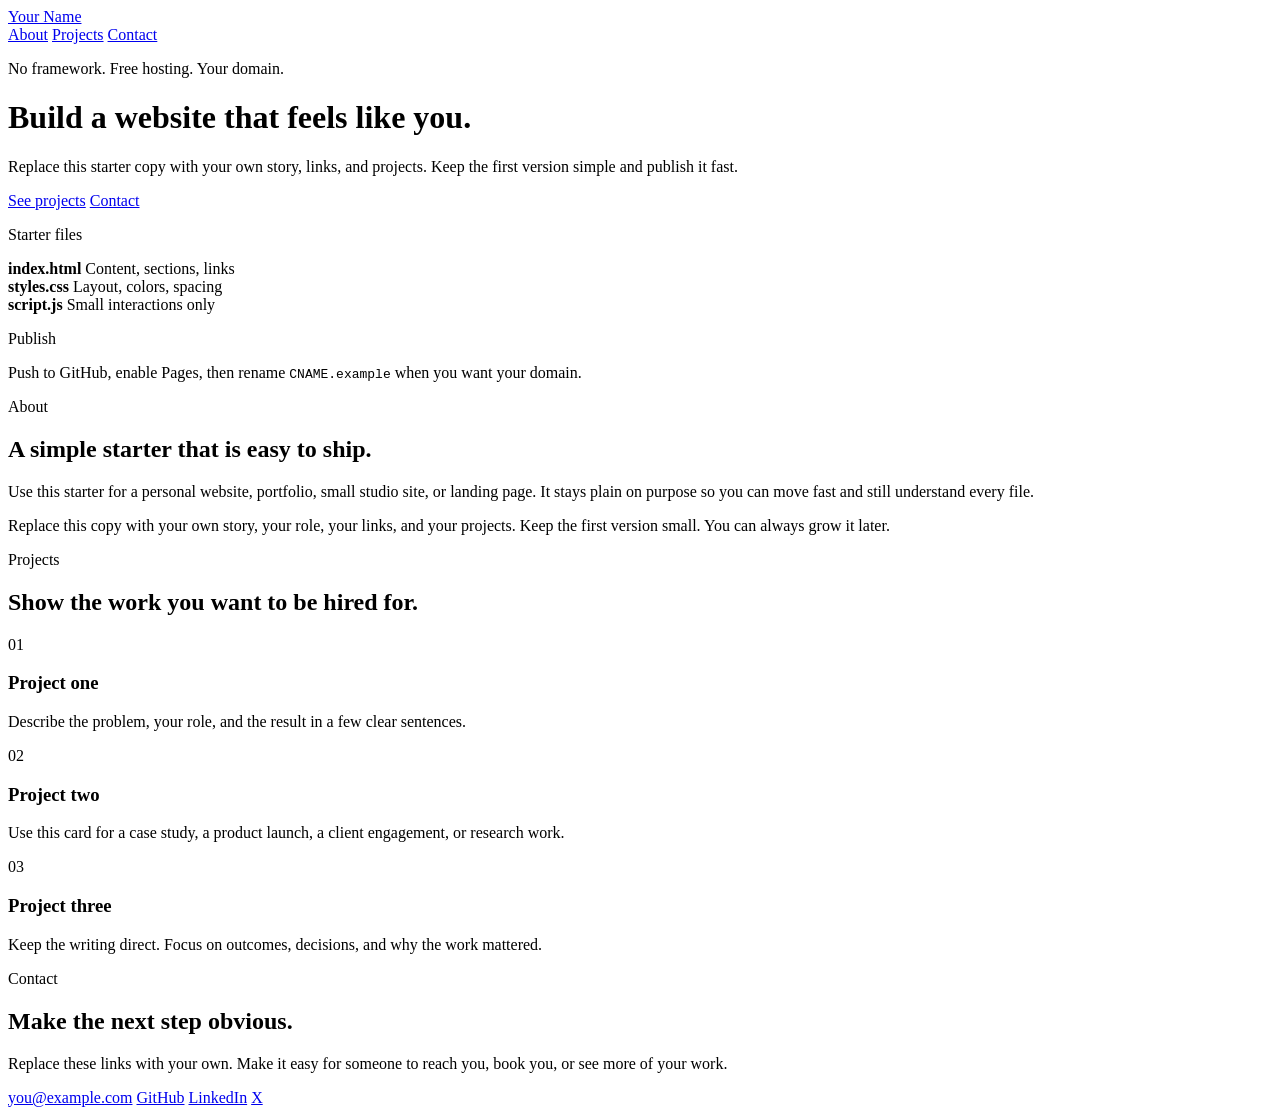
==== index.html @ 346dd12e "Simplify starter and docs further" ====
<!DOCTYPE html>
<html lang="en">
  <head>
    <meta charset="UTF-8" />
    <meta name="viewport" content="width=device-width, initial-scale=1.0" />
    <title>Your Name | Personal Website</title>
    <meta
      name="description"
      content="A simple personal website hosted for free with GitHub Pages."
    />
    <meta name="theme-color" content="#f5f5f7" />
    <meta property="og:title" content="Your Name | Personal Website" />
    <meta
      property="og:description"
      content="A simple personal website starter you can customize and host for free on GitHub Pages."
    />
    <meta property="og:type" content="website" />
    <meta property="og:url" content="https://danlex.github.io/codex-free-website/" />
    <meta
      property="og:image"
      content="https://danlex.github.io/codex-free-website/og-image.png"
    />
    <meta name="twitter:card" content="summary_large_image" />
    <meta name="twitter:title" content="Your Name | Personal Website" />
    <meta
      name="twitter:description"
      content="A simple personal website starter you can customize and host for free on GitHub Pages."
    />
    <meta
      name="twitter:image"
      content="https://danlex.github.io/codex-free-website/og-image.png"
    />
    <link rel="icon" href="favicon.svg" type="image/svg+xml" />
    <link rel="icon" href="favicon-32.png" sizes="32x32" type="image/png" />
    <link rel="icon" href="favicon-192.png" sizes="192x192" type="image/png" />
    <link rel="apple-touch-icon" href="apple-touch-icon.png" />
    <link rel="manifest" href="site.webmanifest" />
    <link rel="preconnect" href="https://fonts.googleapis.com" />
    <link rel="preconnect" href="https://fonts.gstatic.com" crossorigin />
    <link
      href="https://fonts.googleapis.com/css2?family=Inter:wght@400;500;600;700;800&amp;family=JetBrains+Mono:wght@400;500&amp;display=swap"
      rel="stylesheet"
    />
    <link rel="stylesheet" href="styles.css" />
  </head>
  <body>
    <div class="page-shell">
      <header class="hero" id="top">
        <nav class="topbar">
          <a class="brand" href="#top">Your Name</a>
          <div class="nav-links">
            <a href="#about">About</a>
            <a href="#projects">Projects</a>
            <a href="#contact">Contact</a>
          </div>
        </nav>

        <div class="hero-grid">
          <div class="hero-copy">
            <p class="eyebrow">No framework. Free hosting. Your domain.</p>
            <h1>Build a website that feels like you.</h1>
            <p class="lead">
              Replace this starter copy with your own story, links, and
              projects. Keep the first version simple and publish it fast.
            </p>
            <div class="hero-actions">
              <a class="button primary" href="#projects">See projects</a>
              <a class="button secondary" href="#contact">Contact</a>
            </div>
          </div>

          <aside class="starter-card">
            <p class="card-label">Starter files</p>
            <div class="file-list">
              <div class="file-row">
                <strong>index.html</strong>
                <span>Content, sections, links</span>
              </div>
              <div class="file-row">
                <strong>styles.css</strong>
                <span>Layout, colors, spacing</span>
              </div>
              <div class="file-row">
                <strong>script.js</strong>
                <span>Small interactions only</span>
              </div>
            </div>
            <div class="starter-note">
              <p class="card-label">Publish</p>
              <p>Push to GitHub, enable Pages, then rename <code>CNAME.example</code> when you want your domain.</p>
            </div>
          </aside>
        </div>
      </header>

      <main>
        <section class="panel reveal" id="about">
          <p class="section-label">About</p>
          <h2>A simple starter that is easy to ship.</h2>
          <div class="two-column">
            <p>
              Use this starter for a personal website, portfolio, small studio
              site, or landing page. It stays plain on purpose so you can move
              fast and still understand every file.
            </p>
            <p>
              Replace this copy with your own story, your role, your links, and
              your projects. Keep the first version small. You can always grow
              it later.
            </p>
          </div>
        </section>

        <section class="panel accent reveal" id="projects">
          <p class="section-label">Projects</p>
          <h2>Show the work you want to be hired for.</h2>
          <div class="cards">
            <article class="card">
              <p class="card-index">01</p>
              <h3>Project one</h3>
              <p>Describe the problem, your role, and the result in a few clear sentences.</p>
            </article>
            <article class="card">
              <p class="card-index">02</p>
              <h3>Project two</h3>
              <p>Use this card for a case study, a product launch, a client engagement, or research work.</p>
            </article>
            <article class="card">
              <p class="card-index">03</p>
              <h3>Project three</h3>
              <p>Keep the writing direct. Focus on outcomes, decisions, and why the work mattered.</p>
            </article>
          </div>
        </section>

        <section class="panel reveal" id="contact">
          <p class="section-label">Contact</p>
          <h2>Make the next step obvious.</h2>
          <div class="contact-box">
            <p>
              Replace these links with your own. Make it easy for someone to
              reach you, book you, or see more of your work.
            </p>
            <div class="contact-links">
              <a href="mailto:you@example.com">you@example.com</a>
              <a href="https://github.com/">GitHub</a>
              <a href="https://www.linkedin.com/">LinkedIn</a>
              <a href="https://x.com/">X</a>
            </div>
          </div>
        </section>
      </main>
    </div>

    <script src="script.js"></script>
  </body>
</html>
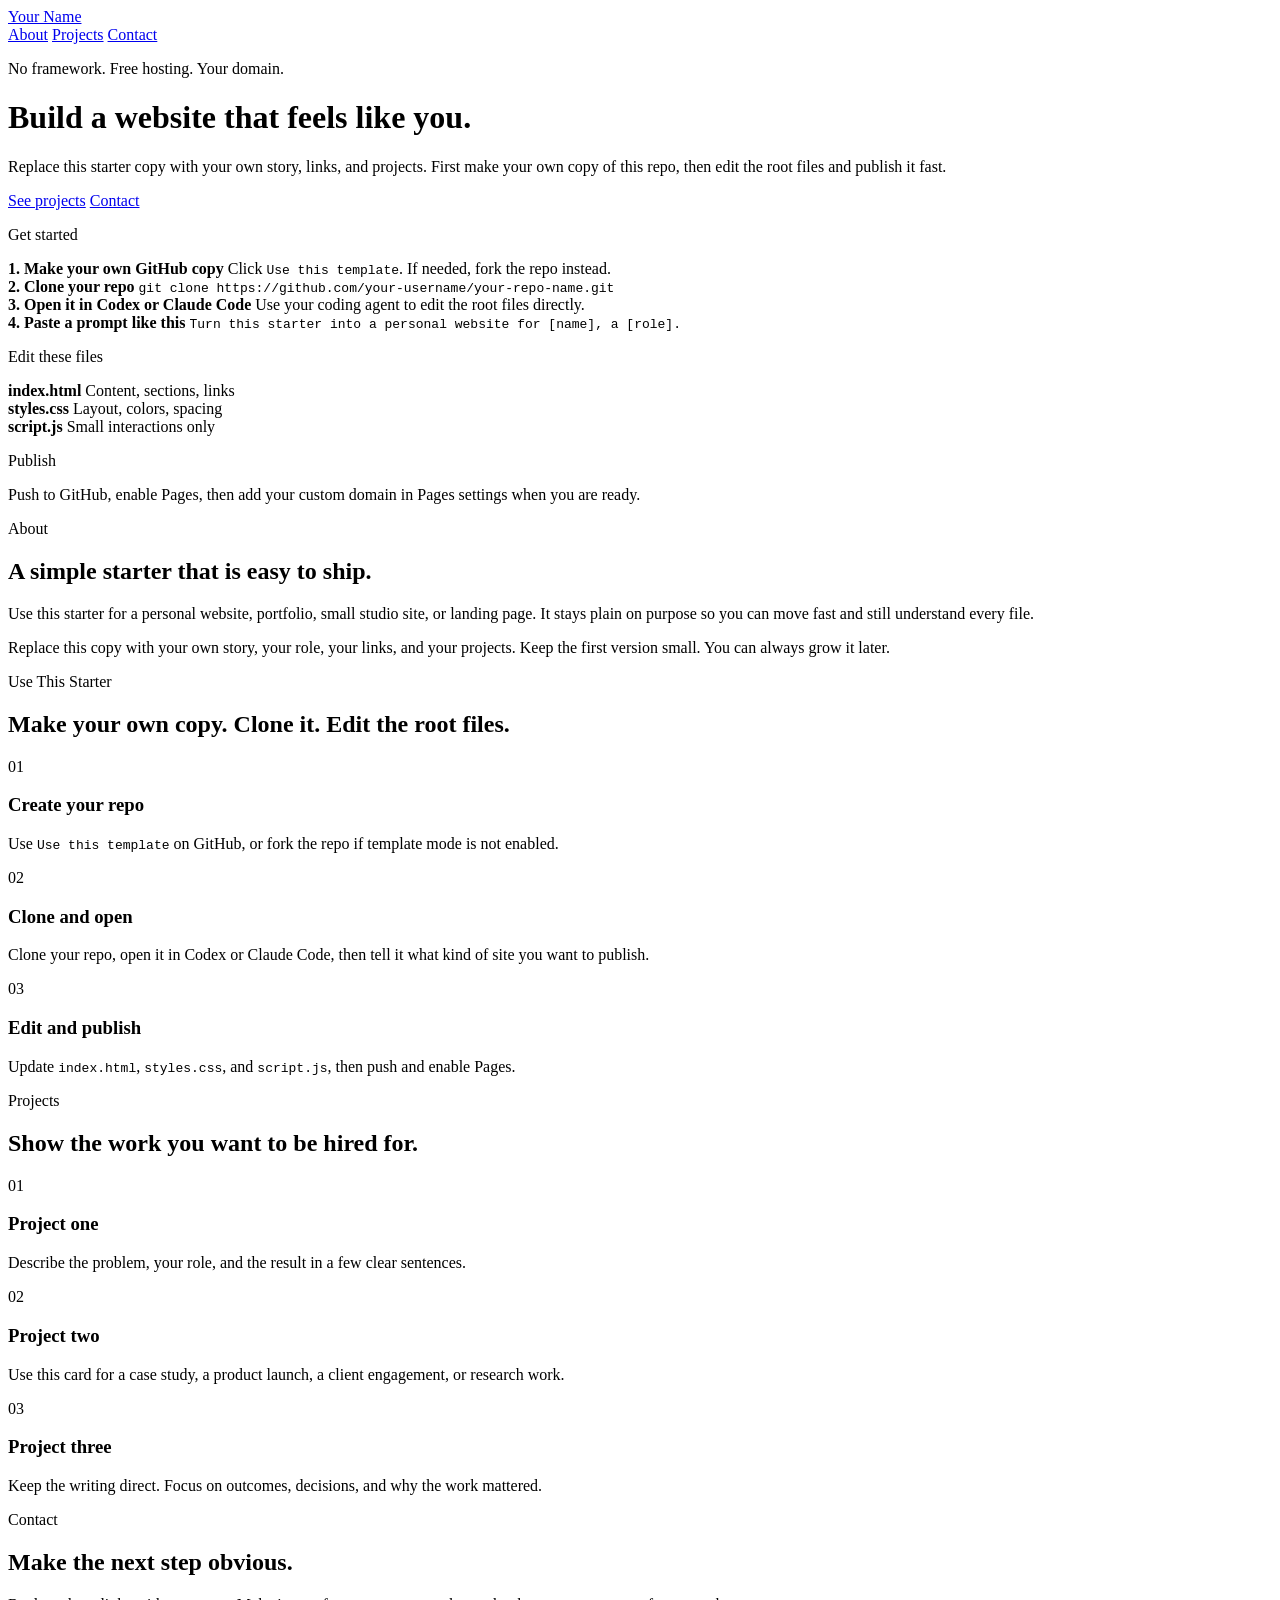
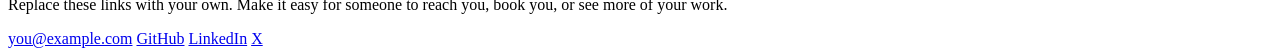
==== commit 9fd43c6f: "Simplify onboarding and fix repo flow" ====
--- a/index.html
+++ b/index.html
@@ -61,7 +61,8 @@
             <h1>Build a website that feels like you.</h1>
             <p class="lead">
               Replace this starter copy with your own story, links, and
-              projects. Keep the first version simple and publish it fast.
+              projects. First make your own copy of this repo, then edit the
+              root files and publish it fast.
             </p>
             <div class="hero-actions">
               <a class="button primary" href="#projects">See projects</a>
@@ -70,7 +71,26 @@
           </div>
 
           <aside class="starter-card">
-            <p class="card-label">Starter files</p>
+            <p class="card-label">Get started</p>
+            <div class="file-list">
+              <div class="file-row">
+                <strong>1. Make your own GitHub copy</strong>
+                <span>Click <code>Use this template</code>. If needed, fork the repo instead.</span>
+              </div>
+              <div class="file-row">
+                <strong>2. Clone your repo</strong>
+                <span><code>git clone https://github.com/your-username/your-repo-name.git</code></span>
+              </div>
+              <div class="file-row">
+                <strong>3. Open it in Codex or Claude Code</strong>
+                <span>Use your coding agent to edit the root files directly.</span>
+              </div>
+              <div class="file-row">
+                <strong>4. Paste a prompt like this</strong>
+                <span><code>Turn this starter into a personal website for [name], a [role].</code></span>
+              </div>
+            </div>
+            <p class="card-label card-label-files">Edit these files</p>
             <div class="file-list">
               <div class="file-row">
                 <strong>index.html</strong>
@@ -87,7 +107,7 @@
             </div>
             <div class="starter-note">
               <p class="card-label">Publish</p>
-              <p>Push to GitHub, enable Pages, then rename <code>CNAME.example</code> when you want your domain.</p>
+              <p>Push to GitHub, enable Pages, then add your custom domain in Pages settings when you are ready.</p>
             </div>
           </aside>
         </div>
@@ -108,6 +128,28 @@
               your projects. Keep the first version small. You can always grow
               it later.
             </p>
+          </div>
+        </section>
+
+        <section class="panel reveal" id="start">
+          <p class="section-label">Use This Starter</p>
+          <h2>Make your own copy. Clone it. Edit the root files.</h2>
+          <div class="cards onboarding-cards">
+            <article class="card">
+              <p class="card-index">01</p>
+              <h3>Create your repo</h3>
+              <p>Use <code>Use this template</code> on GitHub, or fork the repo if template mode is not enabled.</p>
+            </article>
+            <article class="card">
+              <p class="card-index">02</p>
+              <h3>Clone and open</h3>
+              <p>Clone your repo, open it in Codex or Claude Code, then tell it what kind of site you want to publish.</p>
+            </article>
+            <article class="card">
+              <p class="card-index">03</p>
+              <h3>Edit and publish</h3>
+              <p>Update <code>index.html</code>, <code>styles.css</code>, and <code>script.js</code>, then push and enable Pages.</p>
+            </article>
           </div>
         </section>
 
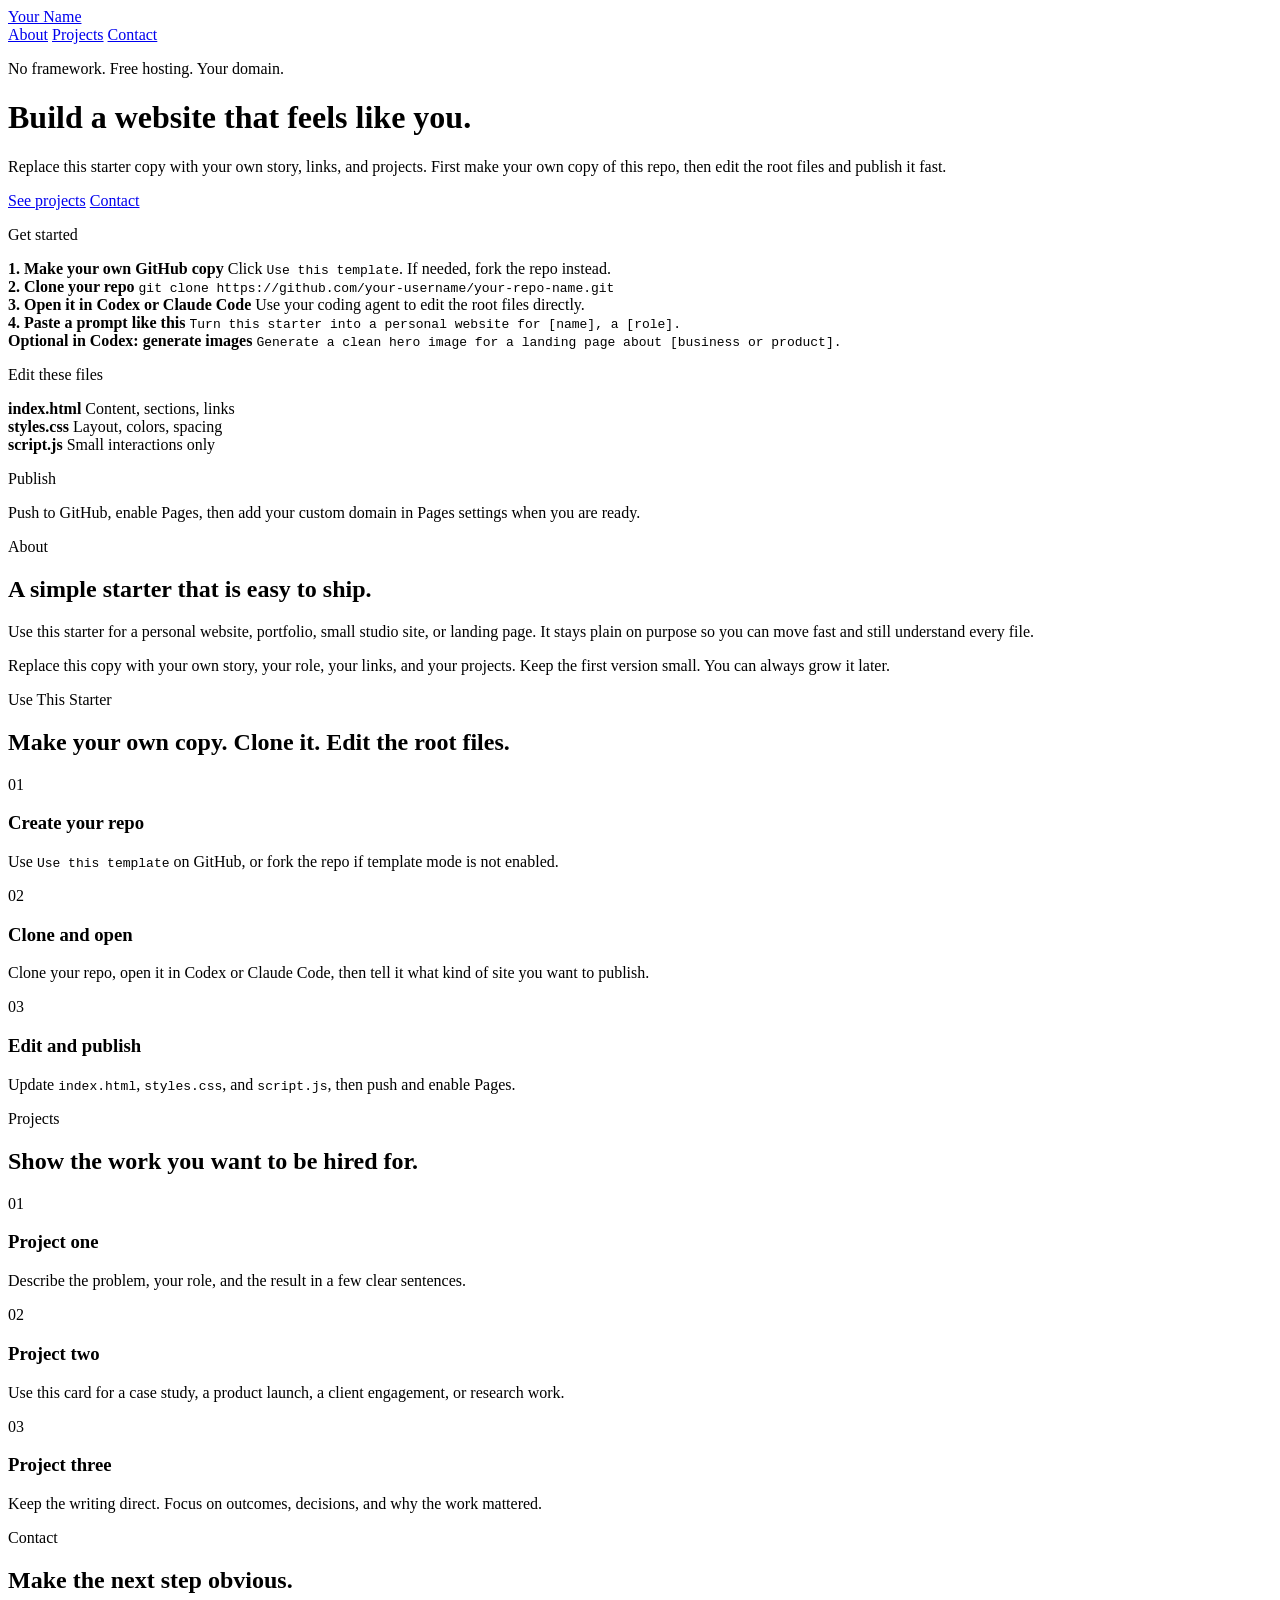
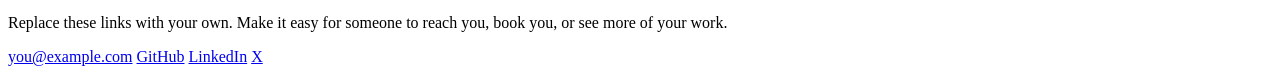
==== commit fecda235: "Mention Codex image generation" ====
--- a/index.html
+++ b/index.html
@@ -89,6 +89,10 @@
                 <strong>4. Paste a prompt like this</strong>
                 <span><code>Turn this starter into a personal website for [name], a [role].</code></span>
               </div>
+              <div class="file-row">
+                <strong>Optional in Codex: generate images</strong>
+                <span><code>Generate a clean hero image for a landing page about [business or product].</code></span>
+              </div>
             </div>
             <p class="card-label card-label-files">Edit these files</p>
             <div class="file-list">
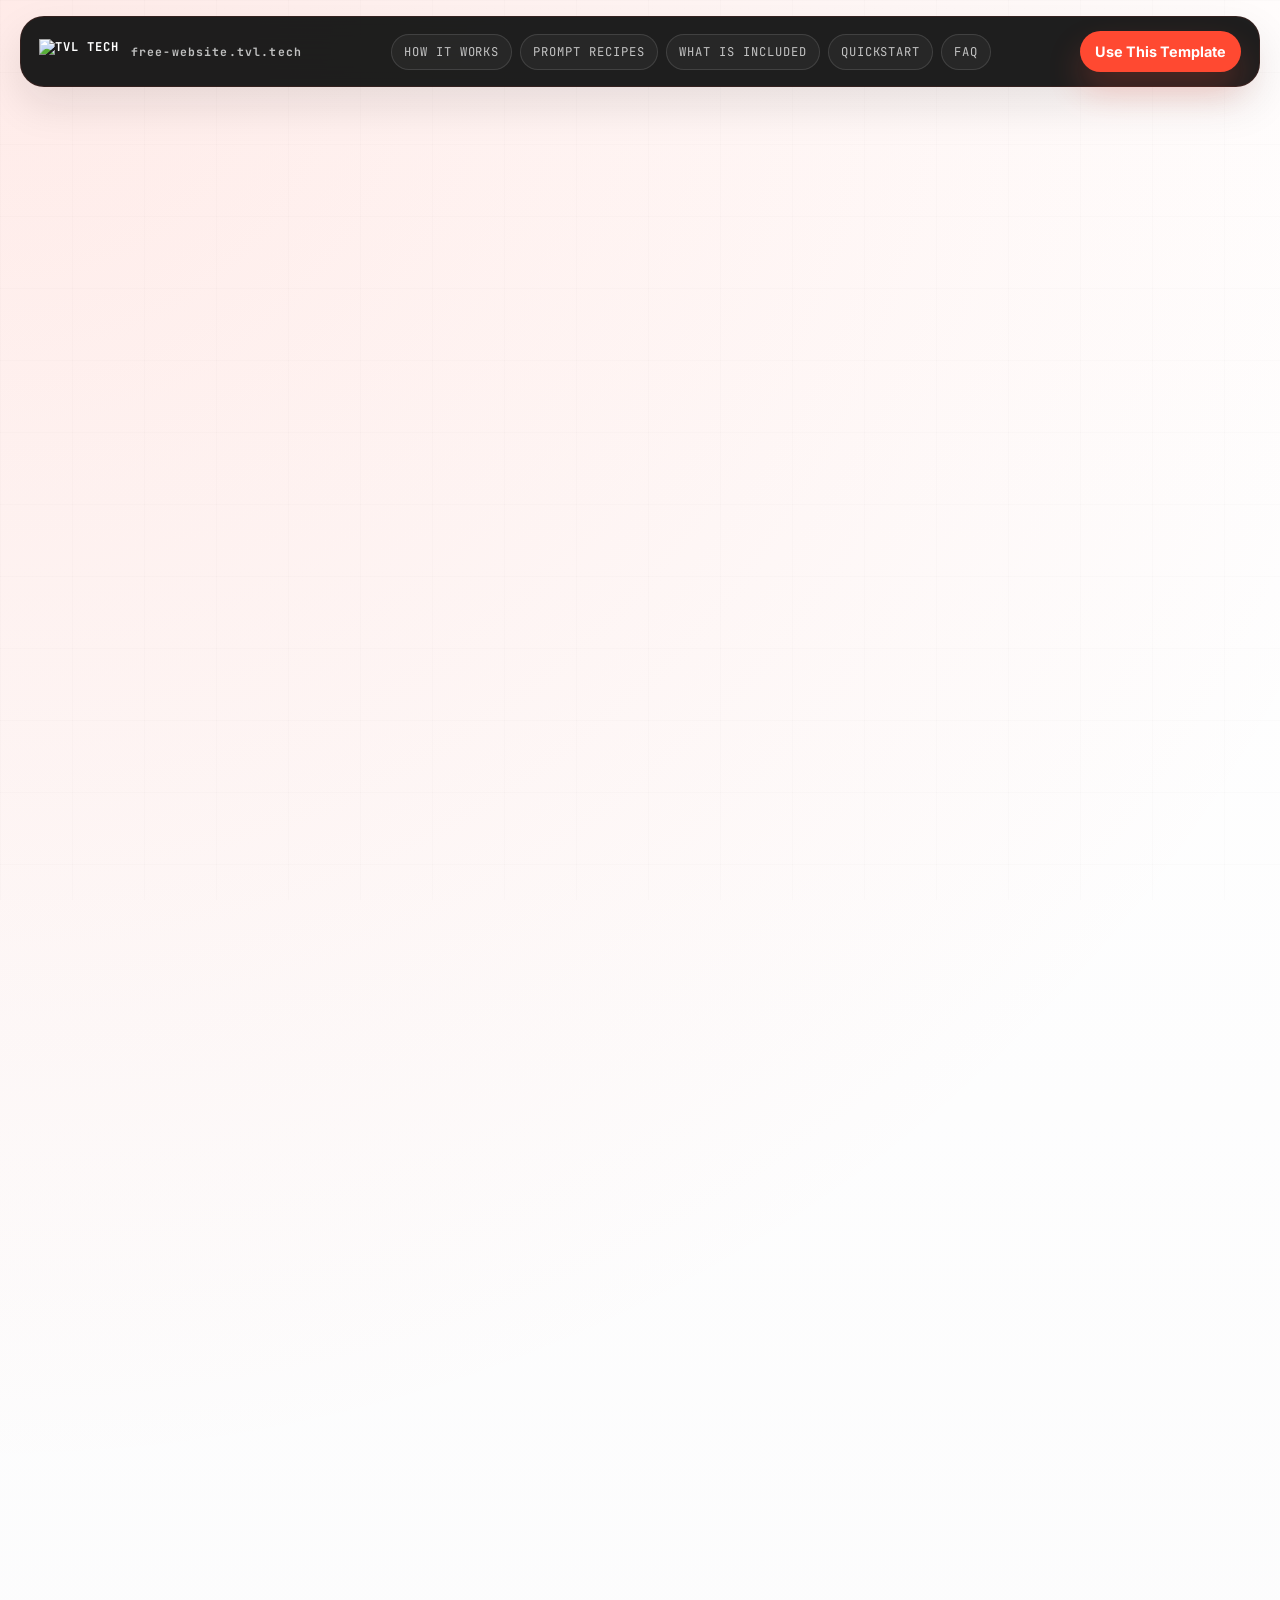
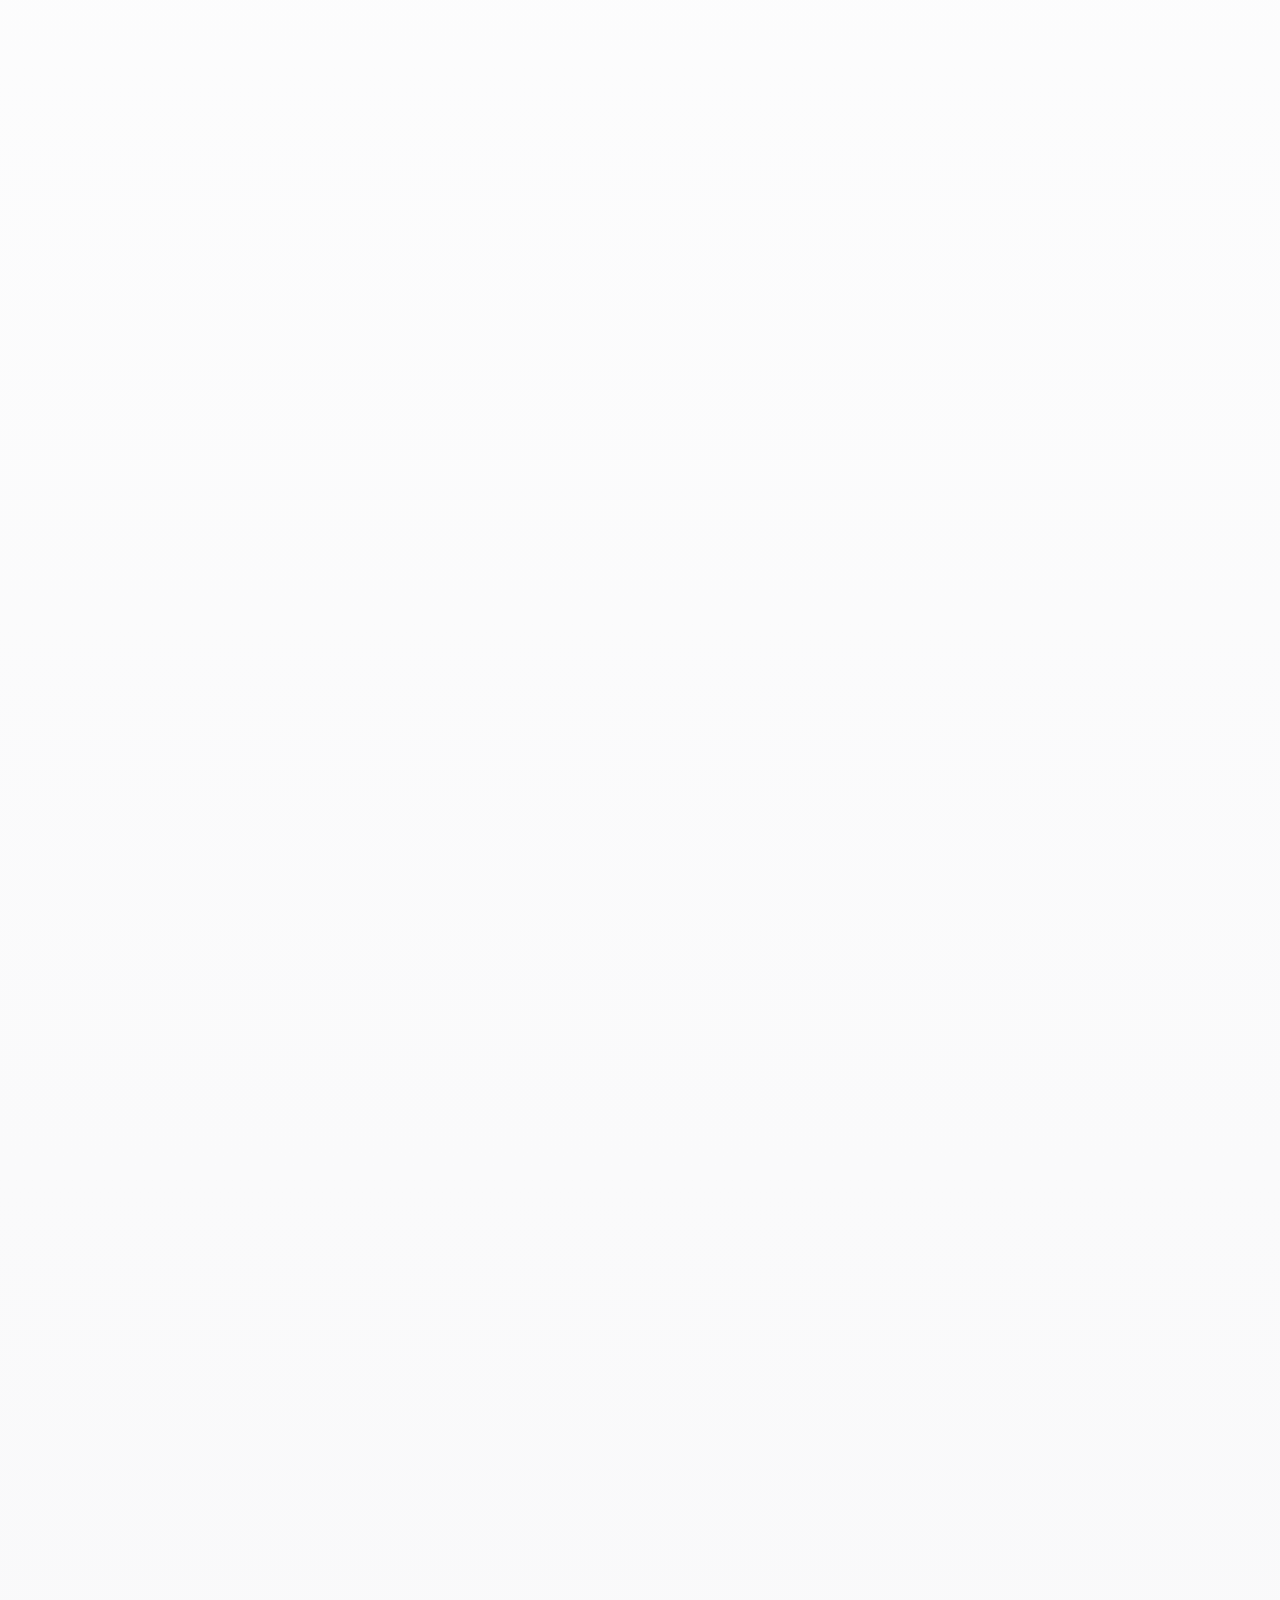
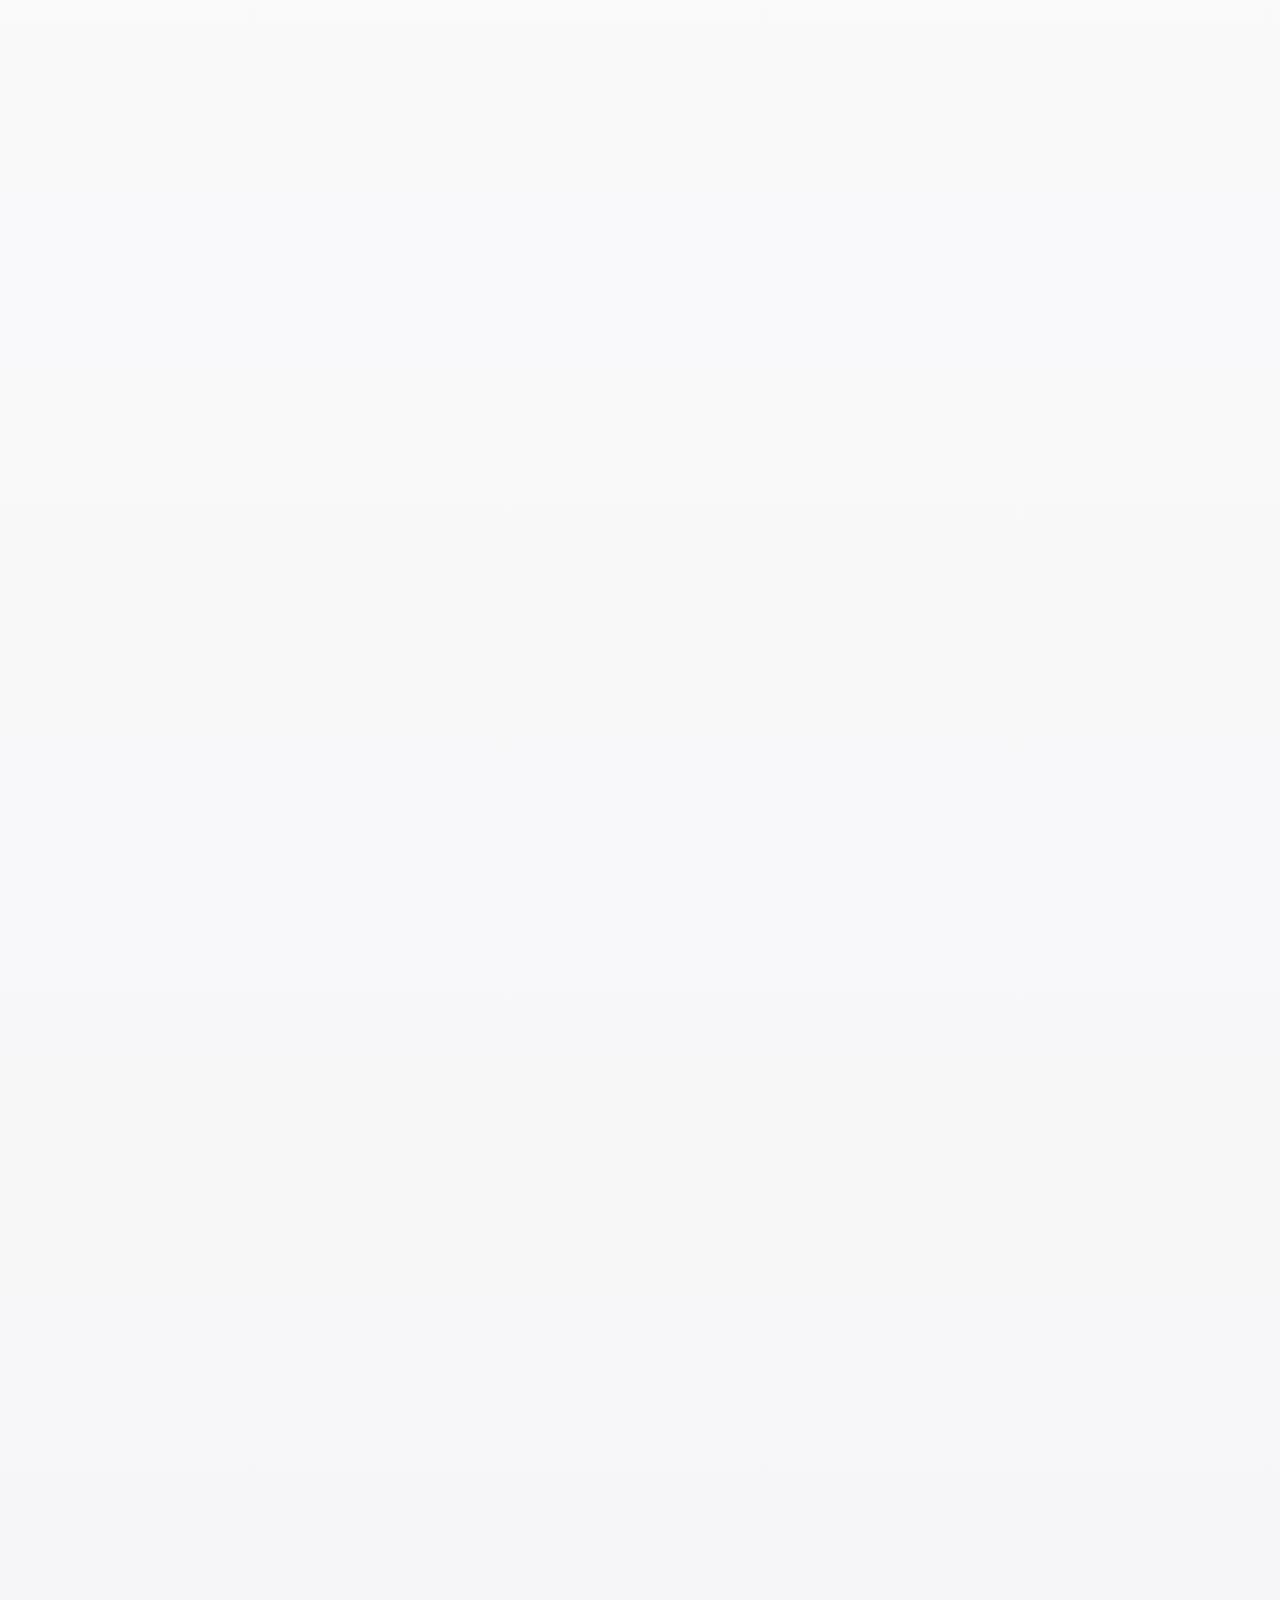
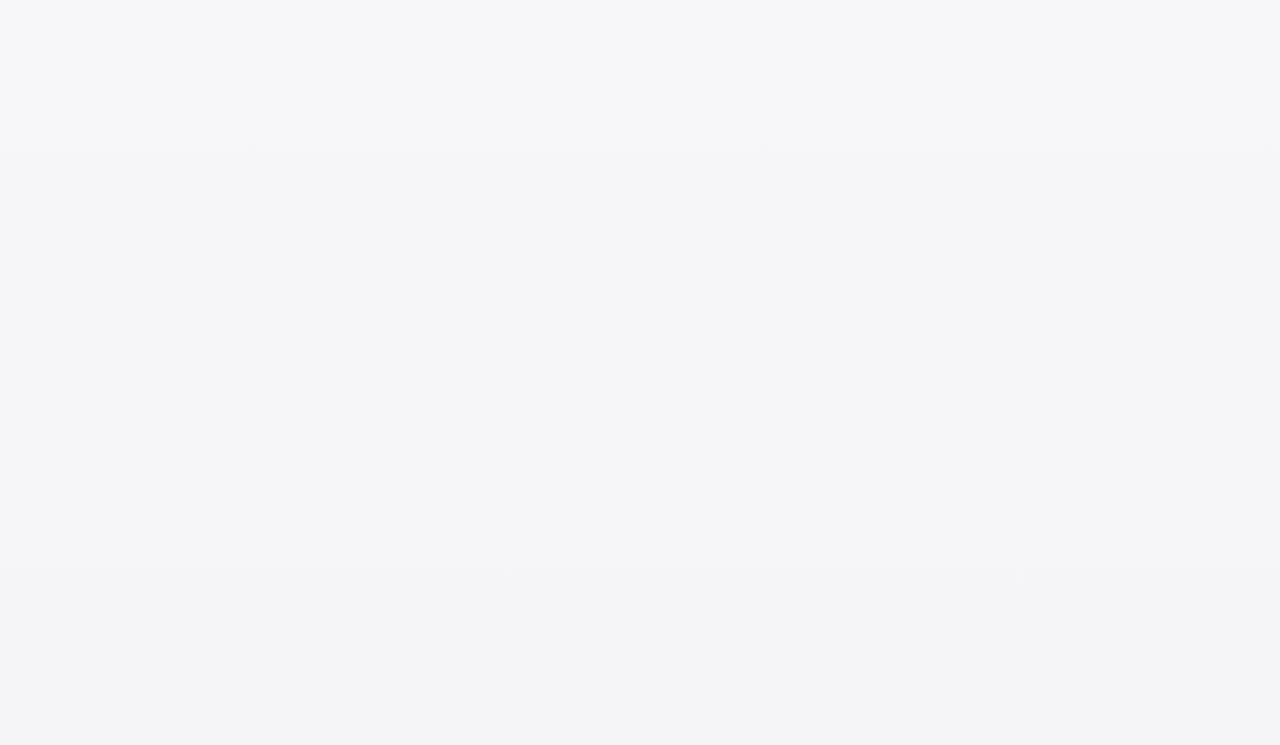
==== commit eb405956: "Add TVL Tech branding and domain" ====
--- a/index.html
+++ b/index.html
@@ -3,33 +3,40 @@
   <head>
     <meta charset="UTF-8" />
     <meta name="viewport" content="width=device-width, initial-scale=1.0" />
-    <title>Your Name | Personal Website</title>
+    <title>Build a Free Website with AI | TVL Tech</title>
     <meta
       name="description"
-      content="A simple personal website hosted for free with GitHub Pages."
-    />
-    <meta name="theme-color" content="#f5f5f7" />
-    <meta property="og:title" content="Your Name | Personal Website" />
+      content="Build a free website with AI using a static Codex-ready template, local preview, GitHub Pages publishing, and a custom domain."
+    />
+    <meta name="theme-color" content="#101010" />
+    <meta
+      property="og:title"
+      content="Build a Free Website with AI | TVL Tech"
+    />
     <meta
       property="og:description"
-      content="A simple personal website starter you can customize and host for free on GitHub Pages."
+      content="Use this template, customize it with Codex, preview locally, publish on GitHub Pages, and launch on your own domain."
     />
     <meta property="og:type" content="website" />
-    <meta property="og:url" content="https://danlex.github.io/codex-free-website/" />
+    <meta property="og:url" content="https://free-website.tvl.tech/" />
     <meta
       property="og:image"
-      content="https://danlex.github.io/codex-free-website/og-image.png"
+      content="https://free-website.tvl.tech/og-image.png"
     />
     <meta name="twitter:card" content="summary_large_image" />
-    <meta name="twitter:title" content="Your Name | Personal Website" />
+    <meta
+      name="twitter:title"
+      content="Build a Free Website with AI | TVL Tech"
+    />
     <meta
       name="twitter:description"
-      content="A simple personal website starter you can customize and host for free on GitHub Pages."
+      content="Use this template, customize it with Codex, preview locally, publish on GitHub Pages, and launch on your own domain."
     />
     <meta
       name="twitter:image"
-      content="https://danlex.github.io/codex-free-website/og-image.png"
-    />
+      content="https://free-website.tvl.tech/og-image.png"
+    />
+    <link rel="canonical" href="https://free-website.tvl.tech/" />
     <link rel="icon" href="favicon.svg" type="image/svg+xml" />
     <link rel="icon" href="favicon-32.png" sizes="32x32" type="image/png" />
     <link rel="icon" href="favicon-192.png" sizes="192x192" type="image/png" />
@@ -38,161 +45,330 @@
     <link rel="preconnect" href="https://fonts.googleapis.com" />
     <link rel="preconnect" href="https://fonts.gstatic.com" crossorigin />
     <link
-      href="https://fonts.googleapis.com/css2?family=Inter:wght@400;500;600;700;800&amp;family=JetBrains+Mono:wght@400;500&amp;display=swap"
+      href="https://fonts.googleapis.com/css2?family=Inter:wght@400;500;600;700;800&amp;family=JetBrains+Mono:wght@400;500;700&amp;display=swap"
       rel="stylesheet"
     />
     <link rel="stylesheet" href="styles.css" />
   </head>
   <body>
-    <div class="page-shell">
-      <header class="hero" id="top">
-        <nav class="topbar">
-          <a class="brand" href="#top">Your Name</a>
-          <div class="nav-links">
-            <a href="#about">About</a>
-            <a href="#projects">Projects</a>
-            <a href="#contact">Contact</a>
-          </div>
+    <div class="background-grid" aria-hidden="true"></div>
+
+    <div class="site-shell">
+      <header class="site-header">
+        <a class="brand" href="#top" aria-label="TVL Tech Free Website">
+          <img class="brand-logo" src="tvl-tech-wordmark.svg" alt="TVL Tech" />
+          <span class="brand-context">free-website.tvl.tech</span>
+        </a>
+        <nav class="site-nav">
+          <a href="#how-it-works">How It Works</a>
+          <a href="#prompts">Prompt Recipes</a>
+          <a href="#included">What Is Included</a>
+          <a href="#quickstart">Quickstart</a>
+          <a href="#faq">FAQ</a>
         </nav>
-
-        <div class="hero-grid">
+        <a class="button button-small button-primary" href="https://github.com/danlex/codex-free-website"
+          >Use This Template</a
+        >
+      </header>
+
+      <main id="top">
+        <section class="hero reveal">
           <div class="hero-copy">
-            <p class="eyebrow">No framework. Free hosting. Your domain.</p>
-            <h1>Build a website that feels like you.</h1>
+            <p class="eyebrow">TVL Tech. Template-first. GitHub Pages ready.</p>
+            <h1>Build a Free Website with AI</h1>
             <p class="lead">
-              Replace this starter copy with your own story, links, and
-              projects. First make your own copy of this repo, then edit the
-              root files and publish it fast.
+              Start with a simple template, customize it with Codex, preview it
+              locally, publish on GitHub Pages, and launch on your own domain.
             </p>
             <div class="hero-actions">
-              <a class="button primary" href="#projects">See projects</a>
-              <a class="button secondary" href="#contact">Contact</a>
+              <a class="button button-primary" href="https://github.com/danlex/codex-free-website"
+                >Use This Template</a
+              >
+              <a class="button button-secondary" href="#quickstart">View Quickstart</a>
             </div>
-          </div>
-
-          <aside class="starter-card">
-            <p class="card-label">Get started</p>
-            <div class="file-list">
-              <div class="file-row">
-                <strong>1. Make your own GitHub copy</strong>
-                <span>Click <code>Use this template</code>. If needed, fork the repo instead.</span>
-              </div>
-              <div class="file-row">
-                <strong>2. Clone your repo</strong>
-                <span><code>git clone https://github.com/your-username/your-repo-name.git</code></span>
-              </div>
-              <div class="file-row">
-                <strong>3. Open it in Codex or Claude Code</strong>
-                <span>Use your coding agent to edit the root files directly.</span>
-              </div>
-              <div class="file-row">
-                <strong>4. Paste a prompt like this</strong>
-                <span><code>Turn this starter into a personal website for [name], a [role].</code></span>
-              </div>
-              <div class="file-row">
-                <strong>Optional in Codex: generate images</strong>
-                <span><code>Generate a clean hero image for a landing page about [business or product].</code></span>
-              </div>
+            <p class="hero-note">
+              The primary path is template-first. If template mode is not
+              enabled on GitHub, fork the repo instead.
+            </p>
+            <div class="pill-row">
+              <span class="pill">Static HTML/CSS/JS</span>
+              <span class="pill">Local preview</span>
+              <span class="pill">GitHub Pages</span>
+              <span class="pill">Custom domain</span>
             </div>
-            <p class="card-label card-label-files">Edit these files</p>
-            <div class="file-list">
-              <div class="file-row">
-                <strong>index.html</strong>
-                <span>Content, sections, links</span>
-              </div>
-              <div class="file-row">
-                <strong>styles.css</strong>
-                <span>Layout, colors, spacing</span>
-              </div>
-              <div class="file-row">
-                <strong>script.js</strong>
-                <span>Small interactions only</span>
-              </div>
-            </div>
-            <div class="starter-note">
-              <p class="card-label">Publish</p>
-              <p>Push to GitHub, enable Pages, then add your custom domain in Pages settings when you are ready.</p>
+          </div>
+
+          <aside class="hero-panel">
+            <p class="panel-label">The path</p>
+            <ol class="path-list">
+              <li>Use template</li>
+              <li>Prompt Codex</li>
+              <li>Preview locally</li>
+              <li>Push to GitHub</li>
+              <li>Enable Pages</li>
+              <li>Add domain</li>
+            </ol>
+            <div class="panel-command">
+              <p class="panel-command-label">Local preview</p>
+              <code>sh scripts/preview.sh</code>
             </div>
           </aside>
-        </div>
-      </header>
-
-      <main>
-        <section class="panel reveal" id="about">
-          <p class="section-label">About</p>
-          <h2>A simple starter that is easy to ship.</h2>
-          <div class="two-column">
-            <p>
-              Use this starter for a personal website, portfolio, small studio
-              site, or landing page. It stays plain on purpose so you can move
-              fast and still understand every file.
-            </p>
-            <p>
-              Replace this copy with your own story, your role, your links, and
-              your projects. Keep the first version small. You can always grow
-              it later.
-            </p>
-          </div>
-        </section>
-
-        <section class="panel reveal" id="start">
-          <p class="section-label">Use This Starter</p>
-          <h2>Make your own copy. Clone it. Edit the root files.</h2>
-          <div class="cards onboarding-cards">
+        </section>
+
+        <section class="section workflow-section reveal" id="how-it-works">
+          <div class="section-heading">
+            <p class="section-label">How It Works</p>
+            <h2>The full path in one screen.</h2>
+          </div>
+          <div class="workflow-grid">
+            <article class="workflow-card">
+              <span class="workflow-step">1</span>
+              <h3>Use This Template</h3>
+              <p>Create your own copy of the repo on GitHub. Fork only if template mode is unavailable.</p>
+            </article>
+            <article class="workflow-card">
+              <span class="workflow-step">2</span>
+              <h3>Prompt Codex</h3>
+              <p>Open the repo in Codex and tell it what site you want to build.</p>
+            </article>
+            <article class="workflow-card">
+              <span class="workflow-step">3</span>
+              <h3>Preview Locally</h3>
+              <p>Run the preview script and check the site in your browser before you publish.</p>
+            </article>
+            <article class="workflow-card">
+              <span class="workflow-step">4</span>
+              <h3>Push to GitHub</h3>
+              <p>Commit your edits and push them to your copy of the repository.</p>
+            </article>
+            <article class="workflow-card">
+              <span class="workflow-step">5</span>
+              <h3>Enable Pages</h3>
+              <p>Publish from the root of the <code>main</code> branch with no build step.</p>
+            </article>
+            <article class="workflow-card">
+              <span class="workflow-step">6</span>
+              <h3>Add Your Domain</h3>
+              <p>Connect a custom domain in GitHub Pages settings and finish with HTTPS.</p>
+            </article>
+          </div>
+        </section>
+
+        <section class="section reveal" id="what-it-is">
+          <div class="section-heading">
+            <p class="section-label">What This Repo Is</p>
+            <h2>A template-first launch kit, not a framework.</h2>
+          </div>
+          <div class="split-grid">
             <article class="card">
-              <p class="card-index">01</p>
-              <h3>Create your repo</h3>
-              <p>Use <code>Use this template</code> on GitHub, or fork the repo if template mode is not enabled.</p>
+              <h3>What it is</h3>
+              <p>
+                This repo is a reusable static website template designed for
+                Codex and GitHub Pages. The root files are the starter.
+              </p>
+              <ul class="check-list">
+                <li>One static site</li>
+                <li>No framework or build step</li>
+                <li>Made for GitHub Pages branch publishing</li>
+              </ul>
             </article>
             <article class="card">
-              <p class="card-index">02</p>
-              <h3>Clone and open</h3>
-              <p>Clone your repo, open it in Codex or Claude Code, then tell it what kind of site you want to publish.</p>
-            </article>
-            <article class="card">
-              <p class="card-index">03</p>
-              <h3>Edit and publish</h3>
-              <p>Update <code>index.html</code>, <code>styles.css</code>, and <code>script.js</code>, then push and enable Pages.</p>
-            </article>
-          </div>
-        </section>
-
-        <section class="panel accent reveal" id="projects">
-          <p class="section-label">Projects</p>
-          <h2>Show the work you want to be hired for.</h2>
-          <div class="cards">
-            <article class="card">
-              <p class="card-index">01</p>
-              <h3>Project one</h3>
-              <p>Describe the problem, your role, and the result in a few clear sentences.</p>
-            </article>
-            <article class="card">
-              <p class="card-index">02</p>
-              <h3>Project two</h3>
-              <p>Use this card for a case study, a product launch, a client engagement, or research work.</p>
-            </article>
-            <article class="card">
-              <p class="card-index">03</p>
-              <h3>Project three</h3>
-              <p>Keep the writing direct. Focus on outcomes, decisions, and why the work mattered.</p>
-            </article>
-          </div>
-        </section>
-
-        <section class="panel reveal" id="contact">
-          <p class="section-label">Contact</p>
-          <h2>Make the next step obvious.</h2>
-          <div class="contact-box">
-            <p>
-              Replace these links with your own. Make it easy for someone to
-              reach you, book you, or see more of your work.
-            </p>
-            <div class="contact-links">
-              <a href="mailto:you@example.com">you@example.com</a>
-              <a href="https://github.com/">GitHub</a>
-              <a href="https://www.linkedin.com/">LinkedIn</a>
-              <a href="https://x.com/">X</a>
-            </div>
+              <h3>What it helps you do</h3>
+              <p>
+                Go from zero to a live website quickly, with one clear flow and
+                a standard custom-domain step built into the product.
+              </p>
+              <ul class="check-list">
+                <li>Get started from a template</li>
+                <li>Edit with Codex and preview locally</li>
+                <li>Publish and connect your domain</li>
+              </ul>
+            </article>
+          </div>
+        </section>
+
+        <section class="section reveal" id="prompts">
+          <div class="section-heading">
+            <p class="section-label">Prompt Recipes</p>
+            <h2>Three prompts ready to copy into Codex.</h2>
+          </div>
+          <div class="recipe-grid">
+            <article class="recipe-card">
+              <div class="recipe-top">
+                <div>
+                  <p class="recipe-kicker">Prompt 01</p>
+                  <h3>Personal Website</h3>
+                </div>
+                <button class="copy-button" type="button" data-copy-target="prompt-personal">
+                  Copy
+                </button>
+              </div>
+              <pre id="prompt-personal">Turn this repository into a personal website for [name], a [role].
+Keep it static HTML, CSS, and vanilla JavaScript only.
+Use a clean responsive layout, update the hero, about, proof, and contact sections, and keep GitHub Pages compatibility.</pre>
+              <a class="text-link" href="prompts/personal-website.md">Open full prompt</a>
+            </article>
+
+            <article class="recipe-card">
+              <div class="recipe-top">
+                <div>
+                  <p class="recipe-kicker">Prompt 02</p>
+                  <h3>Portfolio</h3>
+                </div>
+                <button class="copy-button" type="button" data-copy-target="prompt-portfolio">
+                  Copy
+                </button>
+              </div>
+              <pre id="prompt-portfolio">Turn this repository into a portfolio website for [name or studio].
+Keep it static HTML, CSS, and vanilla JavaScript only.
+Create a strong hero, selected work grid, case-study summaries, services, and contact section with responsive layout.</pre>
+              <a class="text-link" href="prompts/portfolio.md">Open full prompt</a>
+            </article>
+
+            <article class="recipe-card">
+              <div class="recipe-top">
+                <div>
+                  <p class="recipe-kicker">Prompt 03</p>
+                  <h3>Landing Page</h3>
+                </div>
+                <button class="copy-button" type="button" data-copy-target="prompt-landing">
+                  Copy
+                </button>
+              </div>
+              <pre id="prompt-landing">Turn this repository into a landing page for [product or business].
+Keep it static HTML, CSS, and vanilla JavaScript only.
+Create a clear hero, benefits, proof, CTA, FAQ, and contact section with a modern responsive design.</pre>
+              <a class="text-link" href="prompts/landing-page.md">Open full prompt</a>
+            </article>
+          </div>
+        </section>
+
+        <section class="section reveal" id="included">
+          <div class="section-heading">
+            <p class="section-label">What Is Included</p>
+            <h2>Everything needed for the default path.</h2>
+          </div>
+          <div class="included-grid">
+            <article class="included-card">
+              <h3>Root starter files</h3>
+              <p><code>index.html</code>, <code>styles.css</code>, and <code>script.js</code> stay simple and editable.</p>
+            </article>
+            <article class="included-card">
+              <h3>Preview script</h3>
+              <p><code>scripts/preview.sh</code> starts a local preview with one command.</p>
+            </article>
+            <article class="included-card">
+              <h3>Prompt recipes</h3>
+              <p>Three ready-to-copy Codex prompts live in <code>prompts/</code>.</p>
+            </article>
+            <article class="included-card">
+              <h3>Screenshot guide</h3>
+              <p><code>QUICKSTART.md</code> walks through the exact template-to-domain flow.</p>
+            </article>
+            <article class="included-card">
+              <h3>Domain setup</h3>
+              <p><code>CNAME.example</code> and GitHub Pages guidance are built into the repo.</p>
+            </article>
+            <article class="included-card">
+              <h3>Codex guidance</h3>
+              <p><code>AGENTS.md</code> and a repo-local skill keep future edits on the right path.</p>
+            </article>
+          </div>
+        </section>
+
+        <section class="section reveal" id="quickstart">
+          <div class="section-heading">
+            <p class="section-label">Quickstart Screenshots</p>
+            <h2>See the guide before you even open the docs.</h2>
+          </div>
+          <div class="screenshot-grid">
+            <article class="shot-card">
+              <img src="assets/screenshots/01-use-this-template.svg" alt="Placeholder for using this template on GitHub" />
+              <h3>1. Use This Template</h3>
+            </article>
+            <article class="shot-card">
+              <img src="assets/screenshots/02-clone-repository.svg" alt="Placeholder for cloning the repository" />
+              <h3>2. Clone the repository</h3>
+            </article>
+            <article class="shot-card">
+              <img src="assets/screenshots/03-open-codex.svg" alt="Placeholder for opening Codex in the repository" />
+              <h3>3. Open Codex</h3>
+            </article>
+            <article class="shot-card">
+              <img src="assets/screenshots/04-paste-prompt.svg" alt="Placeholder for pasting a prompt recipe into Codex" />
+              <h3>4. Paste a prompt</h3>
+            </article>
+            <article class="shot-card">
+              <img src="assets/screenshots/05-run-preview.svg" alt="Placeholder for running the local preview" />
+              <h3>5. Run local preview</h3>
+            </article>
+            <article class="shot-card">
+              <img src="assets/screenshots/06-push-changes.svg" alt="Placeholder for committing and pushing changes" />
+              <h3>6. Push changes</h3>
+            </article>
+            <article class="shot-card">
+              <img src="assets/screenshots/07-enable-pages.svg" alt="Placeholder for enabling GitHub Pages" />
+              <h3>7. Enable Pages</h3>
+            </article>
+            <article class="shot-card">
+              <img src="assets/screenshots/08-add-custom-domain.svg" alt="Placeholder for adding a custom domain" />
+              <h3>8. Add domain</h3>
+            </article>
+            <article class="shot-card">
+              <img src="assets/screenshots/09-verify-https.svg" alt="Placeholder for verifying HTTPS is active" />
+              <h3>9. Verify HTTPS</h3>
+            </article>
+          </div>
+          <div class="quickstart-actions">
+            <a
+              class="button button-secondary"
+              href="https://github.com/danlex/codex-free-website/blob/main/QUICKSTART.md"
+              >Open QUICKSTART.md on GitHub</a
+            >
+          </div>
+        </section>
+
+        <section class="section reveal" id="faq">
+          <div class="section-heading">
+            <p class="section-label">FAQ</p>
+            <h2>Short answers for the obvious questions.</h2>
+          </div>
+          <div class="faq-list">
+            <details class="faq-item">
+              <summary>Is this really static?</summary>
+              <p>Yes. This repo uses plain HTML, CSS, and vanilla JavaScript only.</p>
+            </details>
+            <details class="faq-item">
+              <summary>Do I need a build step?</summary>
+              <p>No. The default flow is branch-based GitHub Pages publishing with no build tooling.</p>
+            </details>
+            <details class="faq-item">
+              <summary>Can I preview the site before I publish?</summary>
+              <p>Yes. Run <code>sh scripts/preview.sh</code> and open <code>http://localhost:8000</code>.</p>
+            </details>
+            <details class="faq-item">
+              <summary>Is the custom domain optional?</summary>
+              <p>The product promise includes a custom domain. GitHub Pages hosting can stay free, but the domain itself is usually a separate purchase.</p>
+            </details>
+            <details class="faq-item">
+              <summary>What should I ask Codex to do first?</summary>
+              <p>Use one of the prompt recipes in <code>prompts/</code> and tell Codex what kind of site you want to publish.</p>
+            </details>
+          </div>
+        </section>
+
+        <section class="final-cta reveal">
+          <p class="section-label">Ready To Start?</p>
+          <h2>Use the template. Edit with Codex. Put your domain on it.</h2>
+          <p>
+            This repo is built to get someone from zero to a live website with
+            the minimum possible setup.
+          </p>
+          <div class="hero-actions">
+            <a class="button button-primary" href="https://github.com/danlex/codex-free-website"
+              >Use This Template</a
+            >
+            <a class="button button-secondary" href="#quickstart">View Quickstart</a>
           </div>
         </section>
       </main>
--- a/styles.css
+++ b/styles.css
@@ -0,0 +1,657 @@
+:root {
+  --bg: #f5f5f7;
+  --surface: rgba(255, 255, 255, 0.9);
+  --surface-strong: #ffffff;
+  --surface-soft: #f4f4f6;
+  --ink: #101010;
+  --muted: #5e6168;
+  --line: rgba(16, 16, 16, 0.08);
+  --line-strong: rgba(16, 16, 16, 0.14);
+  --accent: #ff4931;
+  --accent-strong: #d53d28;
+  --accent-soft: #fff2ee;
+  --shadow: 0 24px 64px rgba(16, 16, 16, 0.08);
+  --max-width: 1240px;
+  --sans: "Inter", sans-serif;
+  --mono: "JetBrains Mono", monospace;
+}
+
+* {
+  box-sizing: border-box;
+}
+
+html {
+  scroll-behavior: smooth;
+}
+
+body {
+  margin: 0;
+  font-family: var(--sans);
+  color: var(--ink);
+  background:
+    radial-gradient(circle at top left, rgba(255, 73, 49, 0.11), transparent 26%),
+    linear-gradient(180deg, #ffffff 0%, var(--bg) 100%);
+}
+
+a {
+  color: inherit;
+}
+
+img {
+  display: block;
+  max-width: 100%;
+}
+
+code,
+pre,
+.eyebrow,
+.section-label,
+.panel-label,
+.pill,
+.workflow-step,
+.recipe-kicker,
+.brand,
+.site-nav a,
+.copy-button {
+  font-family: var(--mono);
+}
+
+code {
+  font-size: 0.95em;
+}
+
+p code,
+li code,
+summary code {
+  padding: 0.12rem 0.38rem;
+  border-radius: 8px;
+  border: 1px solid var(--line);
+  background: #f1f2f4;
+  overflow-wrap: anywhere;
+}
+
+.background-grid {
+  position: fixed;
+  inset: 0;
+  pointer-events: none;
+  background-image:
+    linear-gradient(rgba(16, 16, 16, 0.028) 1px, transparent 1px),
+    linear-gradient(90deg, rgba(16, 16, 16, 0.028) 1px, transparent 1px);
+  background-size: 72px 72px;
+  opacity: 0.5;
+}
+
+.site-shell {
+  width: min(calc(100% - 32px), var(--max-width));
+  margin: 0 auto 56px;
+}
+
+.site-header {
+  position: sticky;
+  top: 16px;
+  z-index: 20;
+  display: grid;
+  grid-template-columns: auto 1fr auto;
+  align-items: center;
+  gap: 18px;
+  margin-top: 16px;
+  padding: 14px 18px;
+  border-radius: 24px;
+  border: 1px solid rgba(255, 73, 49, 0.1);
+  background: rgba(16, 16, 16, 0.94);
+  backdrop-filter: blur(18px);
+  box-shadow: 0 18px 42px rgba(16, 16, 16, 0.1);
+}
+
+.brand,
+.site-nav a {
+  text-decoration: none;
+  text-transform: uppercase;
+  letter-spacing: 0.08em;
+  font-size: 0.76rem;
+}
+
+.brand {
+  display: inline-flex;
+  align-items: center;
+  gap: 12px;
+  color: #ffffff;
+  font-weight: 700;
+}
+
+.brand-logo {
+  display: block;
+  width: auto;
+  height: 26px;
+}
+
+.brand-context {
+  color: rgba(255, 255, 255, 0.72);
+  font-size: 0.72rem;
+  letter-spacing: 0.1em;
+  text-transform: none;
+}
+
+.site-nav {
+  display: flex;
+  justify-content: center;
+  flex-wrap: wrap;
+  gap: 8px;
+}
+
+.site-nav a {
+  padding: 9px 12px;
+  color: rgba(255, 255, 255, 0.72);
+  border-radius: 999px;
+  border: 1px solid rgba(255, 255, 255, 0.12);
+  background: rgba(255, 255, 255, 0.04);
+}
+
+.site-nav a:hover,
+.site-nav a:focus-visible {
+  color: #101010;
+  background: var(--accent);
+  border-color: var(--accent);
+}
+
+.hero,
+.section,
+.final-cta {
+  border: 1px solid var(--line);
+  border-radius: 32px;
+  background: var(--surface);
+  backdrop-filter: blur(18px);
+  box-shadow: var(--shadow);
+}
+
+.hero {
+  display: grid;
+  grid-template-columns: minmax(0, 1.05fr) minmax(320px, 0.82fr);
+  gap: 28px;
+  margin-top: 22px;
+  padding: 40px;
+}
+
+.eyebrow,
+.section-label,
+.panel-label,
+.recipe-kicker {
+  margin: 0 0 12px;
+  color: var(--accent);
+  text-transform: uppercase;
+  letter-spacing: 0.1em;
+  font-size: 0.78rem;
+}
+
+h1,
+h2,
+h3 {
+  margin: 0;
+  line-height: 0.96;
+  letter-spacing: -0.05em;
+}
+
+h1 {
+  font-size: clamp(3.4rem, 8vw, 6.6rem);
+  max-width: 7.2ch;
+}
+
+h2 {
+  font-size: clamp(2.3rem, 5vw, 4.2rem);
+  max-width: 12ch;
+}
+
+h3 {
+  font-size: 1.45rem;
+}
+
+.lead,
+.workflow-card p,
+.card p,
+.included-card p,
+.shot-card p,
+.faq-item p,
+.final-cta p,
+.hero-note,
+.text-link,
+.path-list li {
+  color: var(--muted);
+  line-height: 1.7;
+  font-size: 1.02rem;
+}
+
+.lead {
+  max-width: 60ch;
+  margin-top: 18px;
+}
+
+.hero-actions {
+  display: flex;
+  flex-wrap: wrap;
+  gap: 14px;
+  margin-top: 26px;
+}
+
+.button {
+  display: inline-flex;
+  align-items: center;
+  justify-content: center;
+  min-width: 168px;
+  padding: 14px 20px;
+  border-radius: 999px;
+  font-weight: 700;
+  text-decoration: none;
+  border: 1px solid transparent;
+  transition:
+    transform 180ms ease,
+    box-shadow 180ms ease,
+    background 180ms ease,
+    border-color 180ms ease;
+}
+
+.button:hover,
+.button:focus-visible,
+.copy-button:hover,
+.copy-button:focus-visible {
+  transform: translateY(-2px);
+}
+
+.button-primary {
+  color: #ffffff;
+  background: var(--accent);
+  box-shadow: 0 18px 34px rgba(255, 73, 49, 0.22);
+}
+
+.button-primary:hover,
+.button-primary:focus-visible {
+  background: var(--accent-strong);
+}
+
+.button-secondary {
+  color: var(--ink);
+  border-color: var(--line-strong);
+  background: rgba(255, 255, 255, 0.85);
+}
+
+.button-small {
+  min-width: auto;
+  padding: 11px 14px;
+  font-size: 0.9rem;
+}
+
+.hero-note {
+  margin: 18px 0 0;
+  max-width: 56ch;
+}
+
+.pill-row {
+  display: flex;
+  flex-wrap: wrap;
+  gap: 10px;
+  margin-top: 18px;
+}
+
+.pill {
+  display: inline-flex;
+  padding: 10px 12px;
+  border-radius: 999px;
+  border: 1px solid rgba(255, 73, 49, 0.16);
+  background: rgba(255, 73, 49, 0.05);
+  color: #6c3a31;
+  text-transform: uppercase;
+  letter-spacing: 0.08em;
+  font-size: 0.72rem;
+}
+
+.hero-panel {
+  padding: 24px;
+  border-radius: 28px;
+  border: 1px solid var(--line);
+  background:
+    linear-gradient(180deg, rgba(255, 73, 49, 0.08), rgba(255, 255, 255, 0.95)),
+    #ffffff;
+}
+
+.path-list {
+  display: grid;
+  gap: 10px;
+  margin: 0;
+  padding-left: 22px;
+}
+
+.path-list li::marker {
+  color: var(--accent);
+  font-weight: 700;
+}
+
+.panel-command {
+  margin-top: 22px;
+  padding: 16px;
+  border-radius: 20px;
+  border: 1px solid rgba(255, 73, 49, 0.12);
+  background: var(--accent-soft);
+}
+
+.panel-command-label {
+  margin: 0 0 8px;
+  color: var(--accent);
+  text-transform: uppercase;
+  letter-spacing: 0.08em;
+  font-size: 0.74rem;
+}
+
+.panel-command code {
+  display: block;
+  color: var(--ink);
+  font-size: 0.92rem;
+  overflow-wrap: anywhere;
+}
+
+.section,
+.final-cta {
+  margin-top: 24px;
+  padding: 32px;
+}
+
+.section-heading {
+  margin-bottom: 24px;
+}
+
+.workflow-grid,
+.split-grid,
+.recipe-grid,
+.included-grid,
+.screenshot-grid {
+  display: grid;
+  gap: 18px;
+}
+
+.workflow-grid {
+  grid-template-columns: repeat(6, minmax(0, 1fr));
+}
+
+.workflow-card,
+.card,
+.recipe-card,
+.included-card,
+.shot-card {
+  padding: 22px;
+  border-radius: 24px;
+  border: 1px solid var(--line);
+  background: rgba(255, 255, 255, 0.8);
+}
+
+.workflow-step {
+  display: inline-flex;
+  width: 34px;
+  height: 34px;
+  align-items: center;
+  justify-content: center;
+  margin-bottom: 14px;
+  border-radius: 999px;
+  background: #101010;
+  color: #ffffff;
+  font-size: 0.84rem;
+}
+
+.split-grid {
+  grid-template-columns: repeat(2, minmax(0, 1fr));
+}
+
+.check-list {
+  display: grid;
+  gap: 10px;
+  margin: 18px 0 0;
+  padding: 0;
+  list-style: none;
+}
+
+.check-list li {
+  padding-left: 18px;
+  position: relative;
+  color: var(--muted);
+}
+
+.check-list li::before {
+  content: "";
+  position: absolute;
+  left: 0;
+  top: 0.7em;
+  width: 8px;
+  height: 8px;
+  border-radius: 999px;
+  background: var(--accent);
+}
+
+.recipe-grid {
+  grid-template-columns: repeat(3, minmax(0, 1fr));
+}
+
+.recipe-card {
+  display: grid;
+  gap: 14px;
+}
+
+.recipe-top {
+  display: flex;
+  justify-content: space-between;
+  align-items: flex-start;
+  gap: 16px;
+}
+
+.copy-button {
+  border: 1px solid var(--line);
+  background: #ffffff;
+  color: var(--ink);
+  padding: 10px 12px;
+  border-radius: 999px;
+  font-weight: 700;
+  cursor: pointer;
+}
+
+.recipe-card pre {
+  margin: 0;
+  padding: 18px;
+  border-radius: 20px;
+  border: 1px solid var(--line);
+  background: #101010;
+  color: #f4f4f7;
+  font-size: 0.9rem;
+  line-height: 1.65;
+  white-space: pre-wrap;
+}
+
+.text-link {
+  font-weight: 700;
+  text-decoration: none;
+}
+
+.text-link:hover,
+.text-link:focus-visible {
+  color: var(--accent);
+}
+
+.included-grid {
+  grid-template-columns: repeat(3, minmax(0, 1fr));
+}
+
+.screenshot-grid {
+  grid-template-columns: repeat(3, minmax(0, 1fr));
+  align-items: start;
+}
+
+.shot-card {
+  display: grid;
+  gap: 14px;
+}
+
+.shot-card img {
+  width: 100%;
+  border-radius: 20px;
+  border: 1px solid var(--line);
+  background: var(--surface-soft);
+}
+
+.shot-card h3 {
+  font-size: 1.12rem;
+}
+
+.quickstart-actions {
+  display: flex;
+  justify-content: flex-start;
+  margin-top: 22px;
+}
+
+.faq-list {
+  display: grid;
+  gap: 16px;
+}
+
+.faq-item {
+  padding: 18px 20px;
+  border-radius: 22px;
+  border: 1px solid var(--line);
+  background: rgba(255, 255, 255, 0.8);
+}
+
+.faq-item summary {
+  cursor: pointer;
+  font-weight: 700;
+  list-style: none;
+}
+
+.faq-item summary::-webkit-details-marker {
+  display: none;
+}
+
+.faq-item p {
+  margin: 12px 0 0;
+}
+
+.final-cta {
+  text-align: center;
+  background:
+    linear-gradient(180deg, rgba(255, 73, 49, 0.08), rgba(255, 255, 255, 0.96)),
+    #ffffff;
+}
+
+.final-cta h2,
+.final-cta p {
+  margin-left: auto;
+  margin-right: auto;
+}
+
+.final-cta h2 {
+  max-width: 10ch;
+}
+
+.final-cta p {
+  max-width: 52ch;
+}
+
+.reveal {
+  opacity: 0;
+  transform: translateY(18px);
+  transition:
+    opacity 480ms ease,
+    transform 480ms ease;
+}
+
+.reveal.visible {
+  opacity: 1;
+  transform: translateY(0);
+}
+
+@media (max-width: 1180px) {
+  .site-header {
+    grid-template-columns: 1fr;
+    justify-items: start;
+  }
+
+  .site-nav {
+    justify-content: flex-start;
+  }
+
+  .hero,
+  .split-grid,
+  .recipe-grid,
+  .included-grid {
+    grid-template-columns: 1fr;
+  }
+
+  .workflow-grid {
+    grid-template-columns: repeat(3, minmax(0, 1fr));
+  }
+
+  .screenshot-grid {
+    grid-template-columns: repeat(2, minmax(0, 1fr));
+  }
+}
+
+@media (max-width: 860px) {
+  .site-shell {
+    width: min(calc(100% - 20px), var(--max-width));
+  }
+
+  .hero,
+  .section,
+  .final-cta {
+    padding: 24px;
+    border-radius: 24px;
+  }
+
+  .workflow-grid,
+  .screenshot-grid {
+    grid-template-columns: 1fr;
+  }
+
+  h1,
+  h2 {
+    max-width: none;
+  }
+}
+
+@media (max-width: 620px) {
+  .site-header {
+    padding: 14px;
+  }
+
+  .brand {
+    flex-wrap: wrap;
+  }
+
+  .brand-context {
+    width: 100%;
+  }
+
+  .site-nav {
+    gap: 6px;
+  }
+
+  .site-nav a {
+    padding: 8px 10px;
+  }
+
+  .hero {
+    padding-top: 28px;
+  }
+
+  .hero-actions {
+    flex-direction: column;
+    align-items: stretch;
+  }
+
+  .button,
+  .button-small {
+    width: 100%;
+  }
+
+  .recipe-top {
+    flex-direction: column;
+    align-items: stretch;
+  }
+
+  .copy-button {
+    width: 100%;
+  }
+}
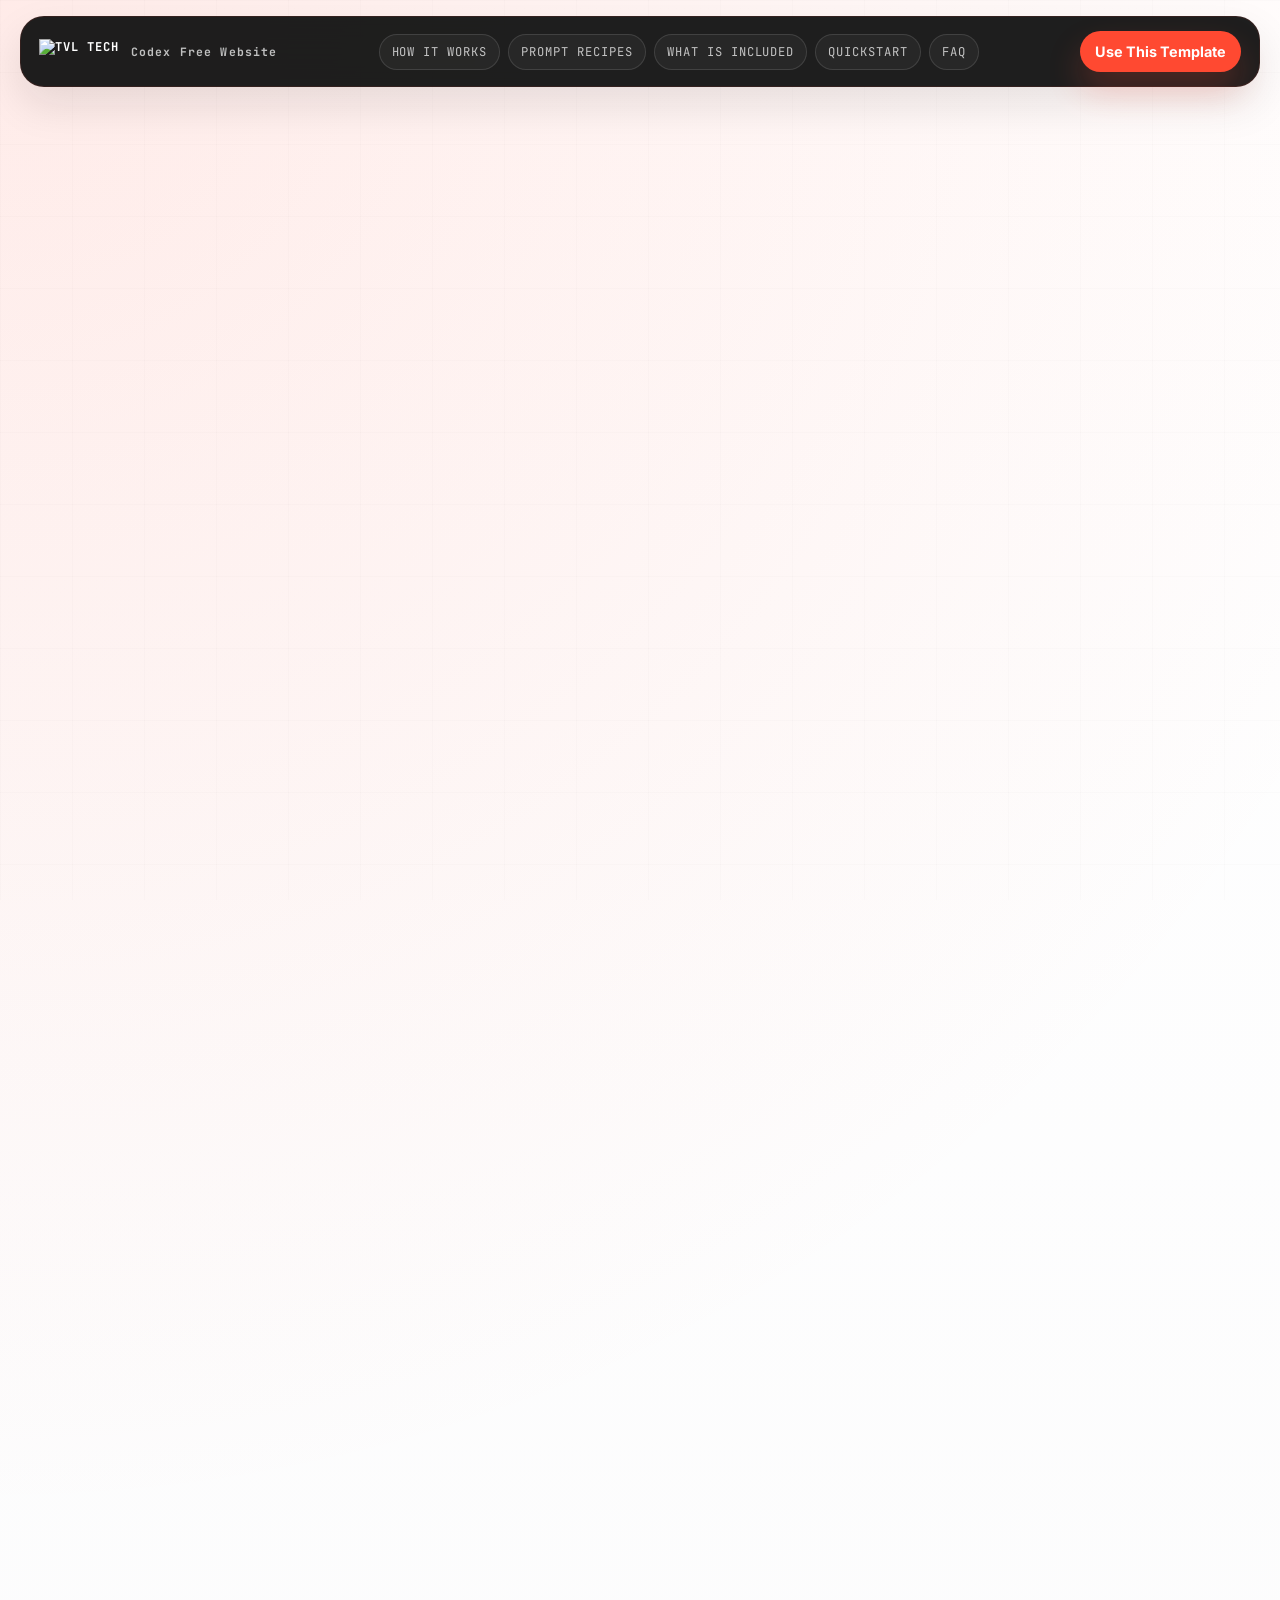
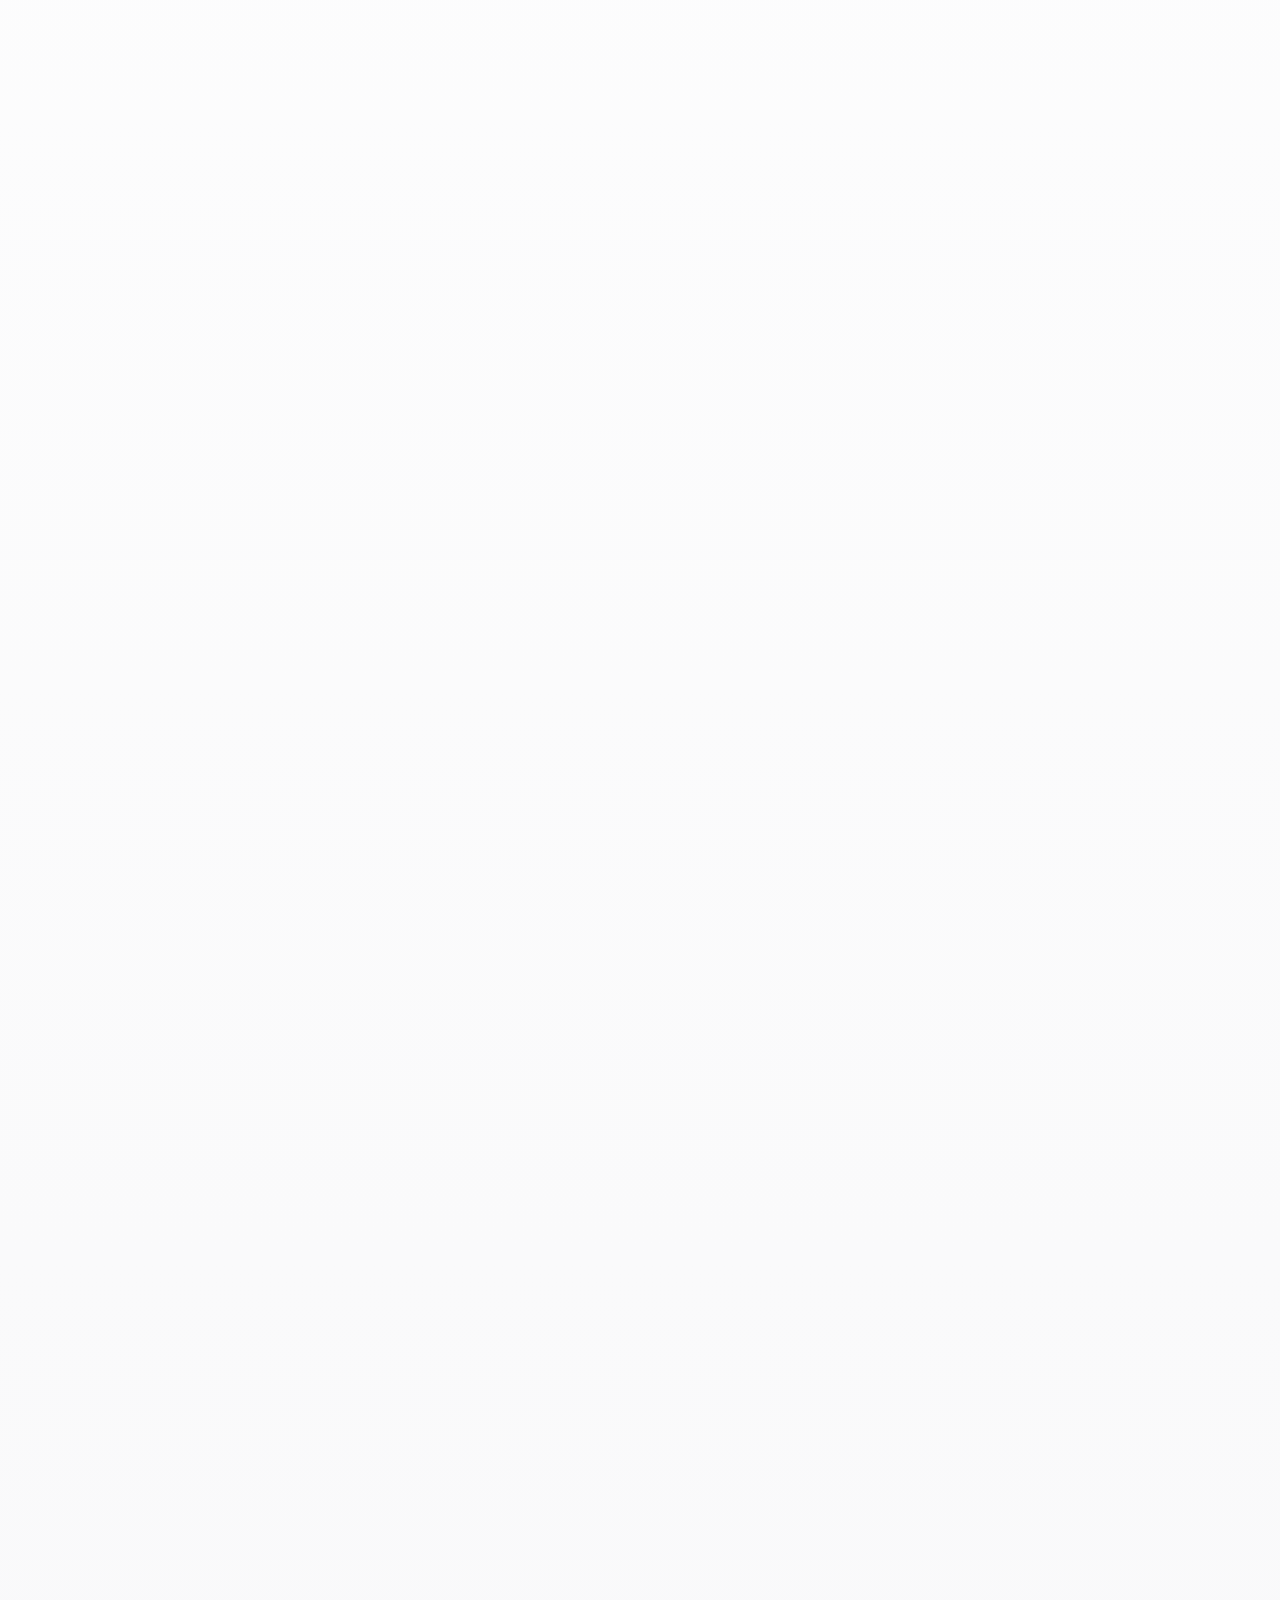
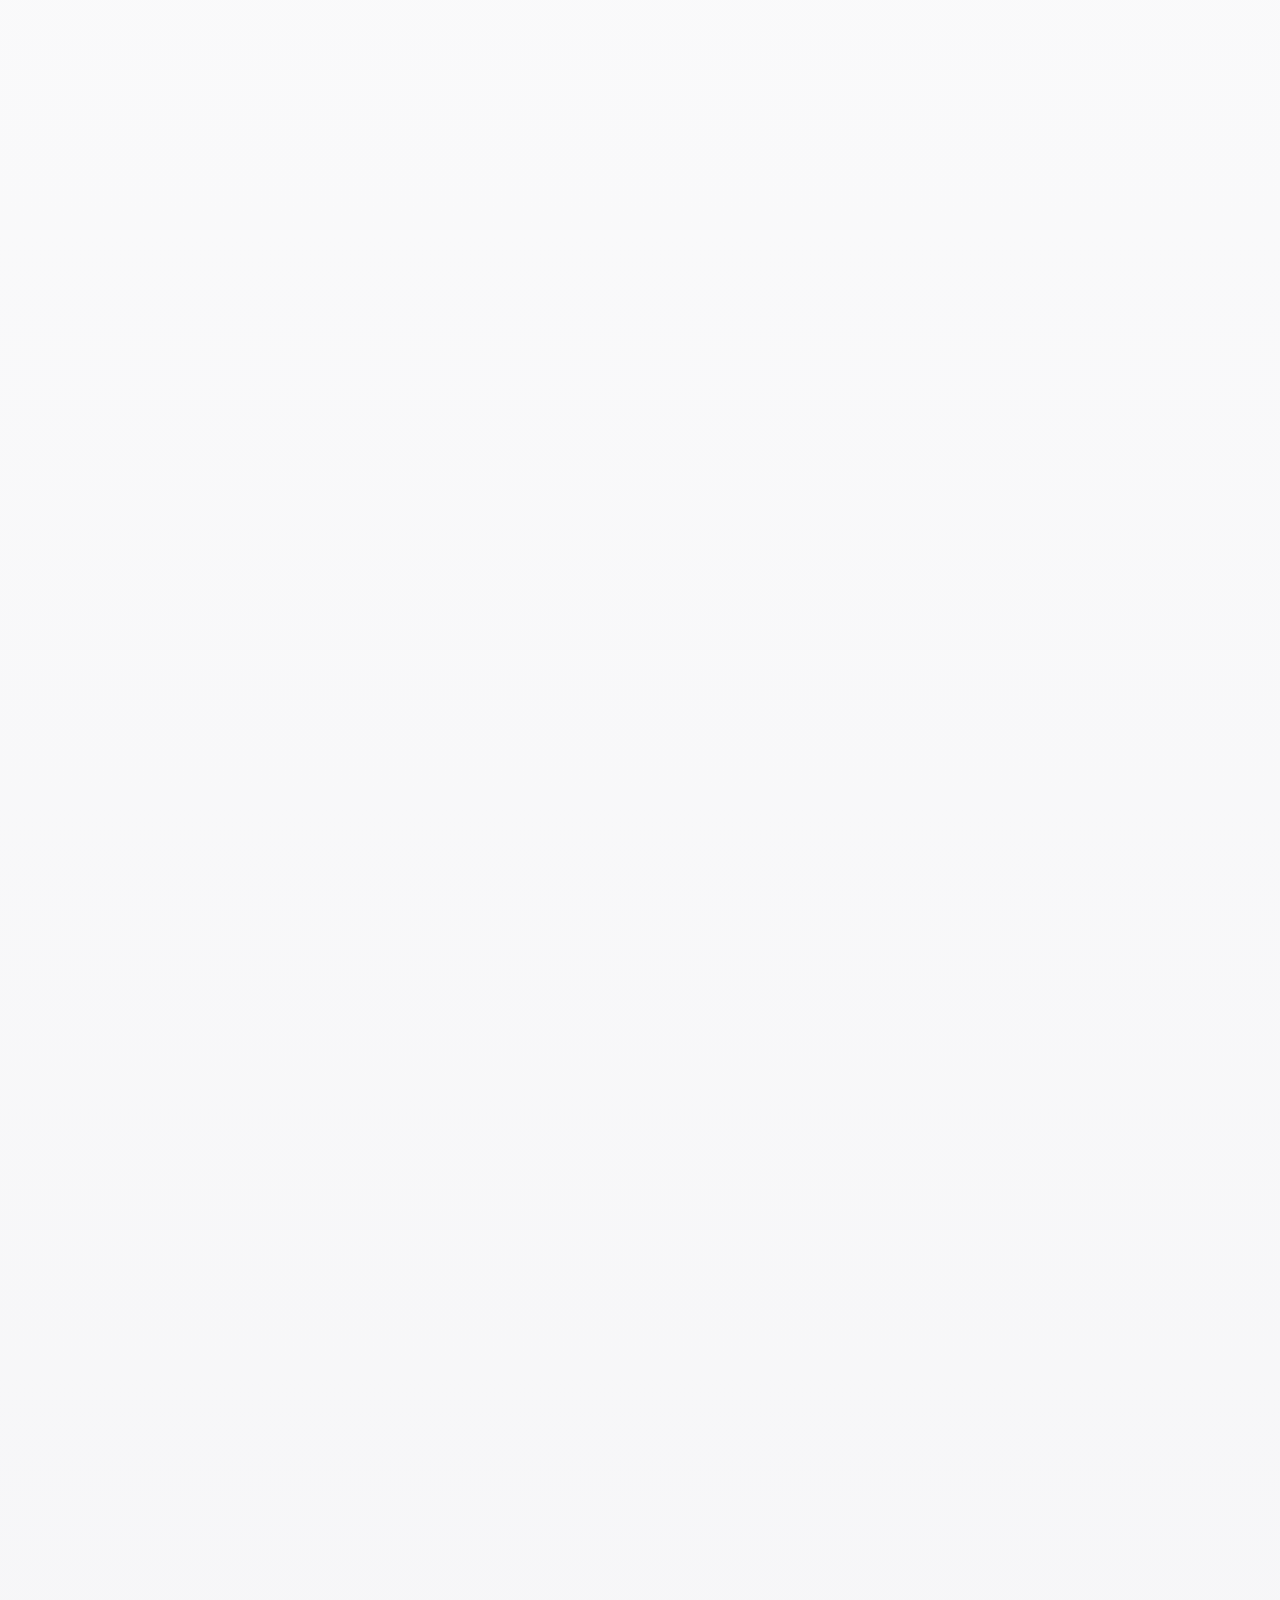
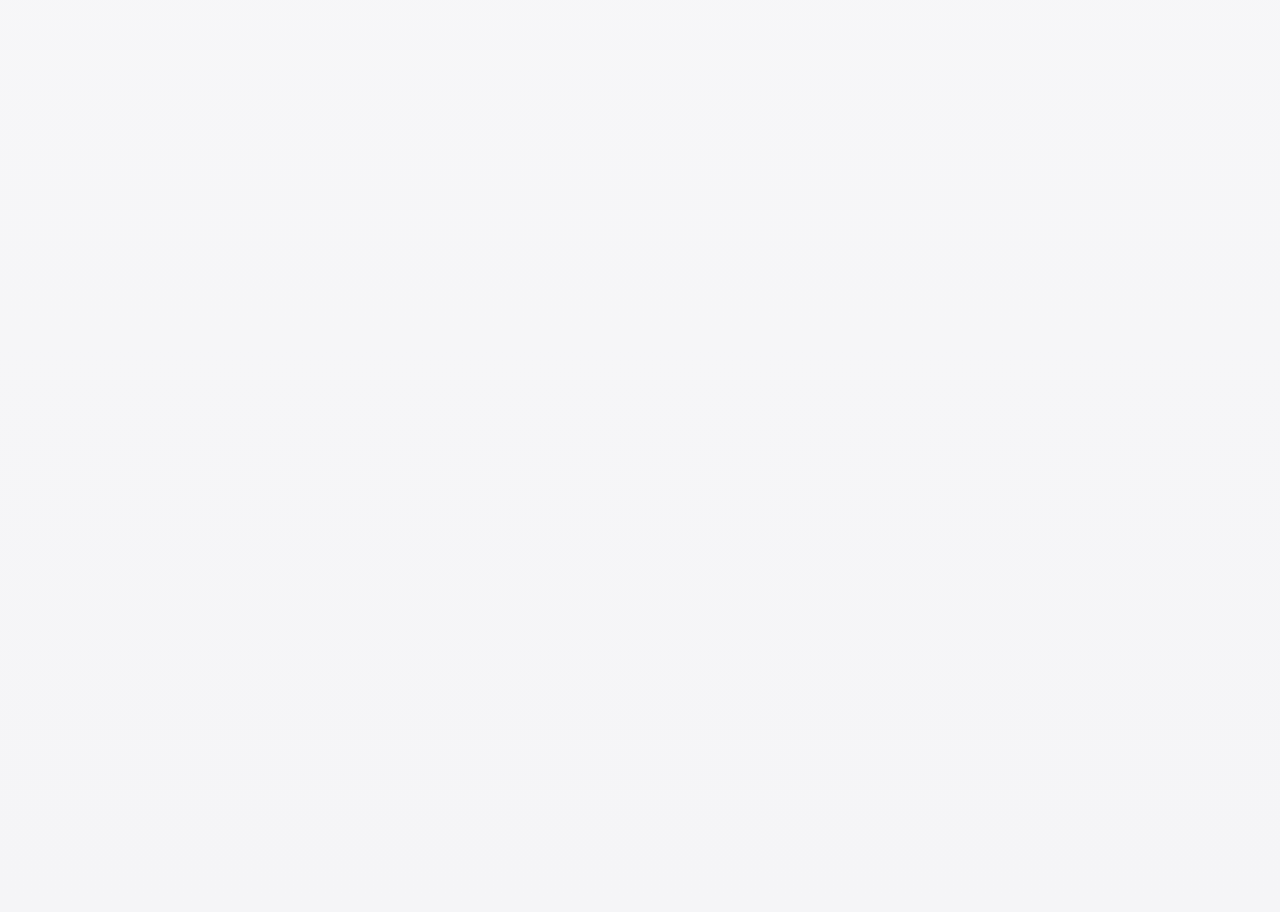
==== commit 888c579b: "Rename site paths to free-website" ====
--- a/index.html
+++ b/index.html
@@ -3,7 +3,7 @@
   <head>
     <meta charset="UTF-8" />
     <meta name="viewport" content="width=device-width, initial-scale=1.0" />
-    <title>Build a Free Website with AI | TVL Tech</title>
+    <title>Build a Free Website with AI | Codex + GitHub Pages Template</title>
     <meta
       name="description"
       content="Build a free website with AI using a static Codex-ready template, local preview, GitHub Pages publishing, and a custom domain."
@@ -11,22 +11,22 @@
     <meta name="theme-color" content="#101010" />
     <meta
       property="og:title"
-      content="Build a Free Website with AI | TVL Tech"
+      content="Build a Free Website with AI | Codex + GitHub Pages Template"
     />
     <meta
       property="og:description"
       content="Use this template, customize it with Codex, preview locally, publish on GitHub Pages, and launch on your own domain."
     />
     <meta property="og:type" content="website" />
-    <meta property="og:url" content="https://free-website.tvl.tech/" />
+    <meta property="og:url" content="https://danlex.github.io/free-website/" />
     <meta
       property="og:image"
-      content="https://free-website.tvl.tech/og-image.png"
+      content="https://danlex.github.io/free-website/og-image.png"
     />
     <meta name="twitter:card" content="summary_large_image" />
     <meta
       name="twitter:title"
-      content="Build a Free Website with AI | TVL Tech"
+      content="Build a Free Website with AI | Codex + GitHub Pages Template"
     />
     <meta
       name="twitter:description"
@@ -34,9 +34,8 @@
     />
     <meta
       name="twitter:image"
-      content="https://free-website.tvl.tech/og-image.png"
-    />
-    <link rel="canonical" href="https://free-website.tvl.tech/" />
+      content="https://danlex.github.io/free-website/og-image.png"
+    />
     <link rel="icon" href="favicon.svg" type="image/svg+xml" />
     <link rel="icon" href="favicon-32.png" sizes="32x32" type="image/png" />
     <link rel="icon" href="favicon-192.png" sizes="192x192" type="image/png" />
@@ -55,9 +54,9 @@
 
     <div class="site-shell">
       <header class="site-header">
-        <a class="brand" href="#top" aria-label="TVL Tech Free Website">
+        <a class="brand" href="#top" aria-label="TVL Tech Codex Free Website">
           <img class="brand-logo" src="tvl-tech-wordmark.svg" alt="TVL Tech" />
-          <span class="brand-context">free-website.tvl.tech</span>
+          <span class="brand-context">Codex Free Website</span>
         </a>
         <nav class="site-nav">
           <a href="#how-it-works">How It Works</a>
@@ -66,7 +65,7 @@
           <a href="#quickstart">Quickstart</a>
           <a href="#faq">FAQ</a>
         </nav>
-        <a class="button button-small button-primary" href="https://github.com/danlex/codex-free-website"
+        <a class="button button-small button-primary" href="https://github.com/danlex/free-website"
           >Use This Template</a
         >
       </header>
@@ -74,14 +73,14 @@
       <main id="top">
         <section class="hero reveal">
           <div class="hero-copy">
-            <p class="eyebrow">TVL Tech. Template-first. GitHub Pages ready.</p>
+            <p class="eyebrow">Template-first. Static. GitHub Pages ready.</p>
             <h1>Build a Free Website with AI</h1>
             <p class="lead">
               Start with a simple template, customize it with Codex, preview it
               locally, publish on GitHub Pages, and launch on your own domain.
             </p>
             <div class="hero-actions">
-              <a class="button button-primary" href="https://github.com/danlex/codex-free-website"
+              <a class="button button-primary" href="https://github.com/danlex/free-website"
                 >Use This Template</a
               >
               <a class="button button-secondary" href="#quickstart">View Quickstart</a>
@@ -322,7 +321,7 @@
           <div class="quickstart-actions">
             <a
               class="button button-secondary"
-              href="https://github.com/danlex/codex-free-website/blob/main/QUICKSTART.md"
+              href="https://github.com/danlex/free-website/blob/main/QUICKSTART.md"
               >Open QUICKSTART.md on GitHub</a
             >
           </div>
@@ -365,7 +364,7 @@
             the minimum possible setup.
           </p>
           <div class="hero-actions">
-            <a class="button button-primary" href="https://github.com/danlex/codex-free-website"
+            <a class="button button-primary" href="https://github.com/danlex/free-website"
               >Use This Template</a
             >
             <a class="button button-secondary" href="#quickstart">View Quickstart</a>
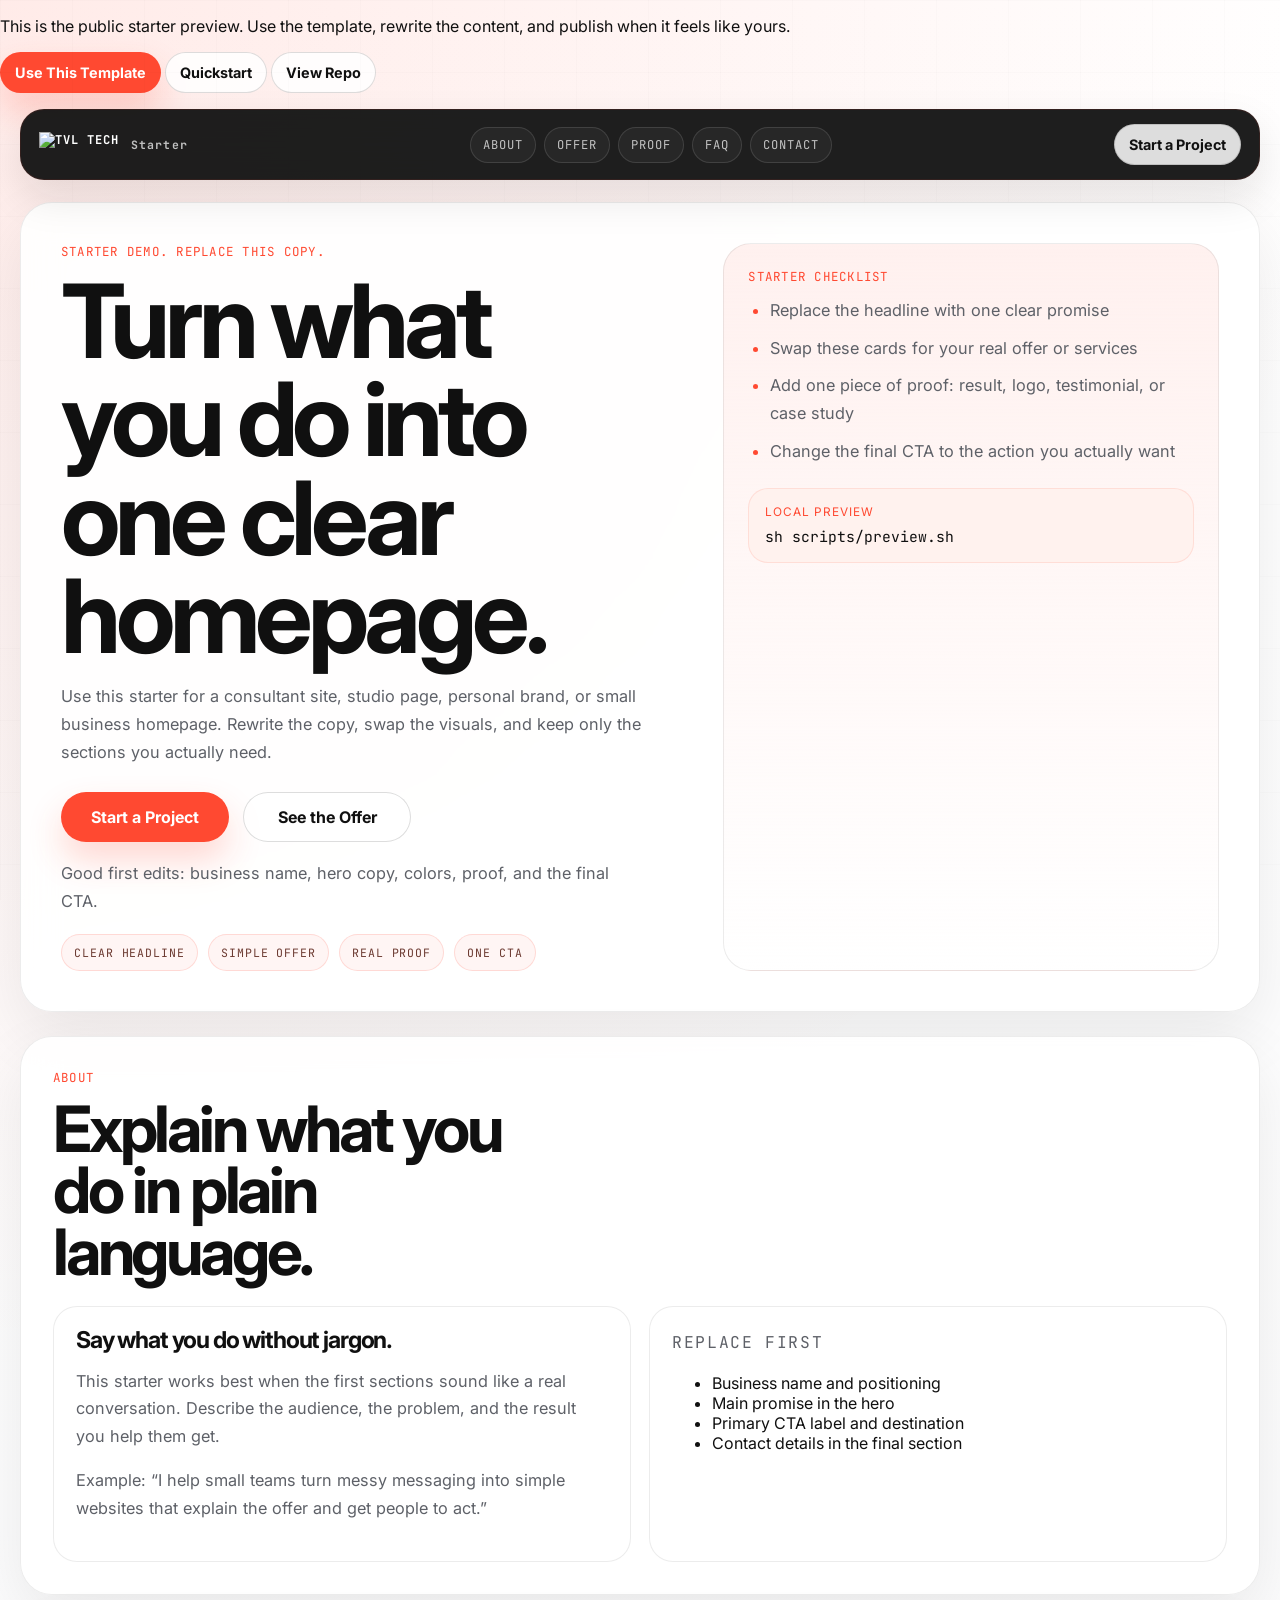
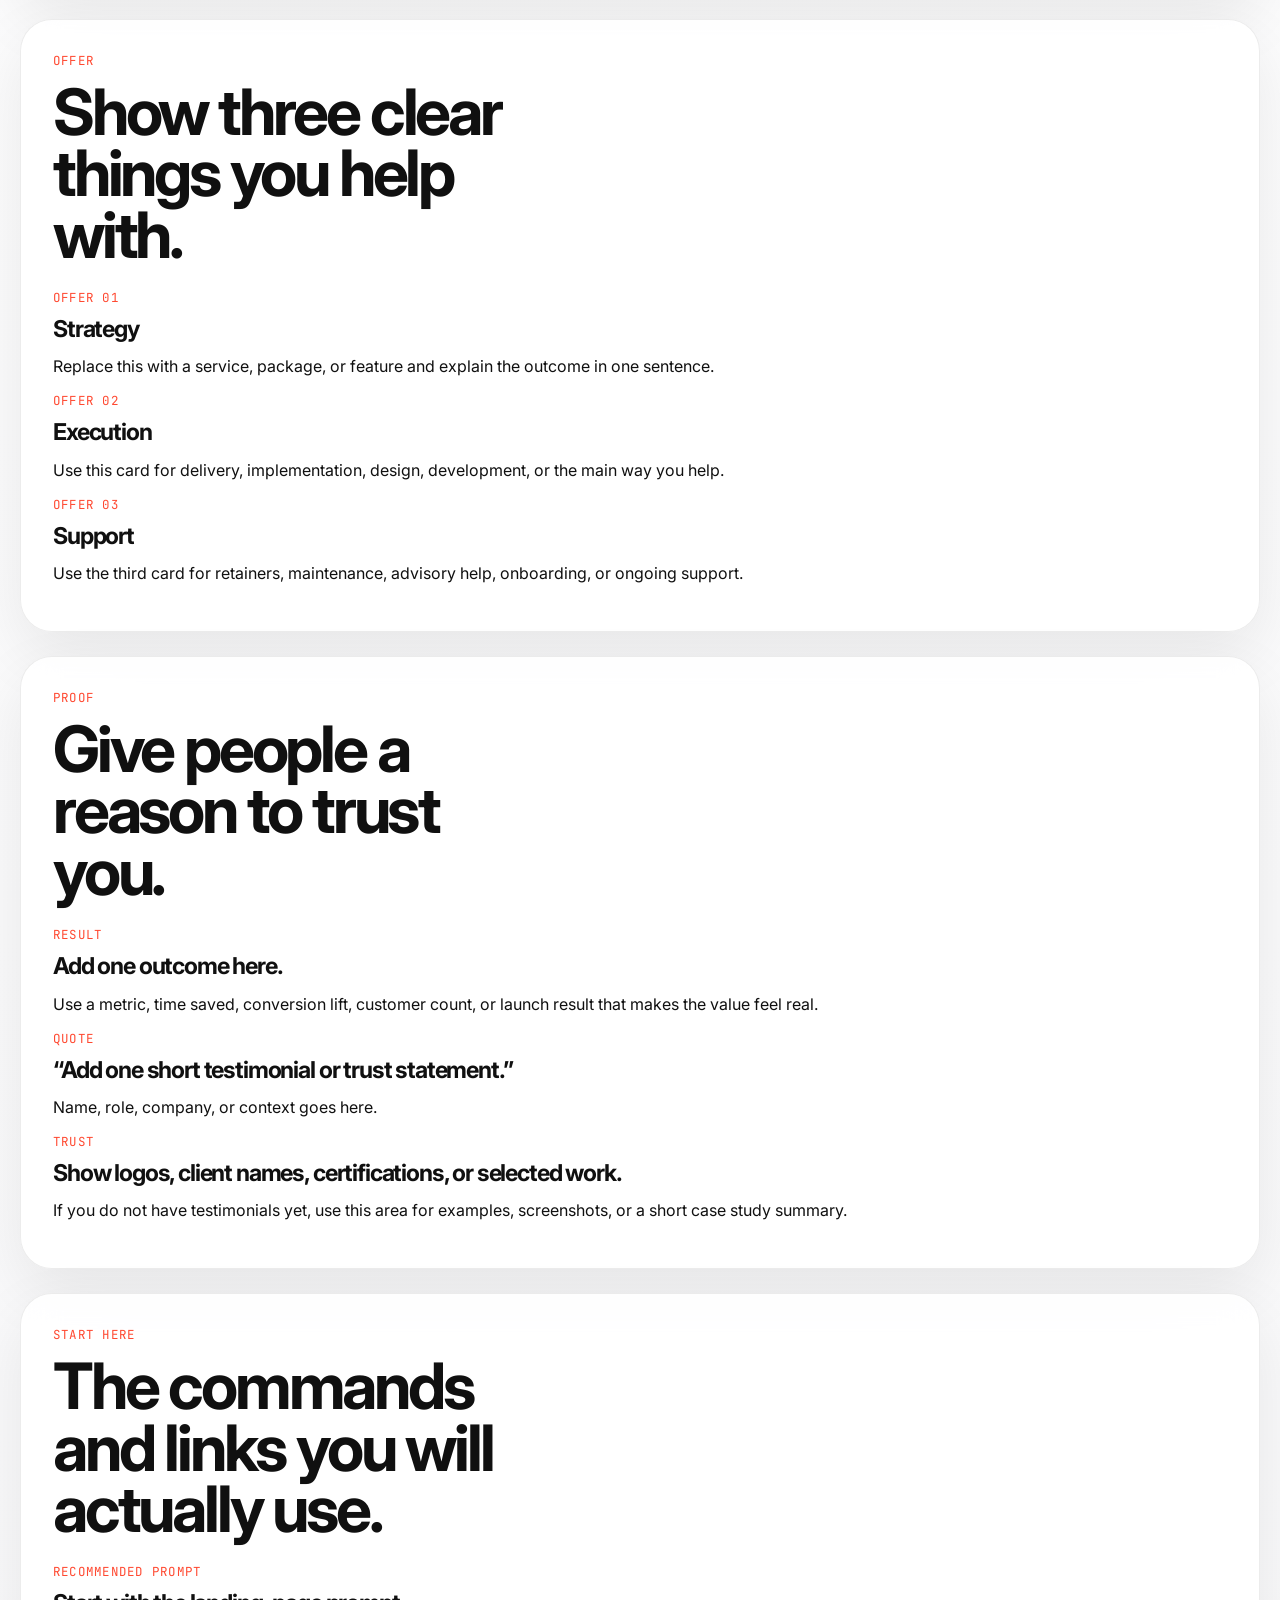
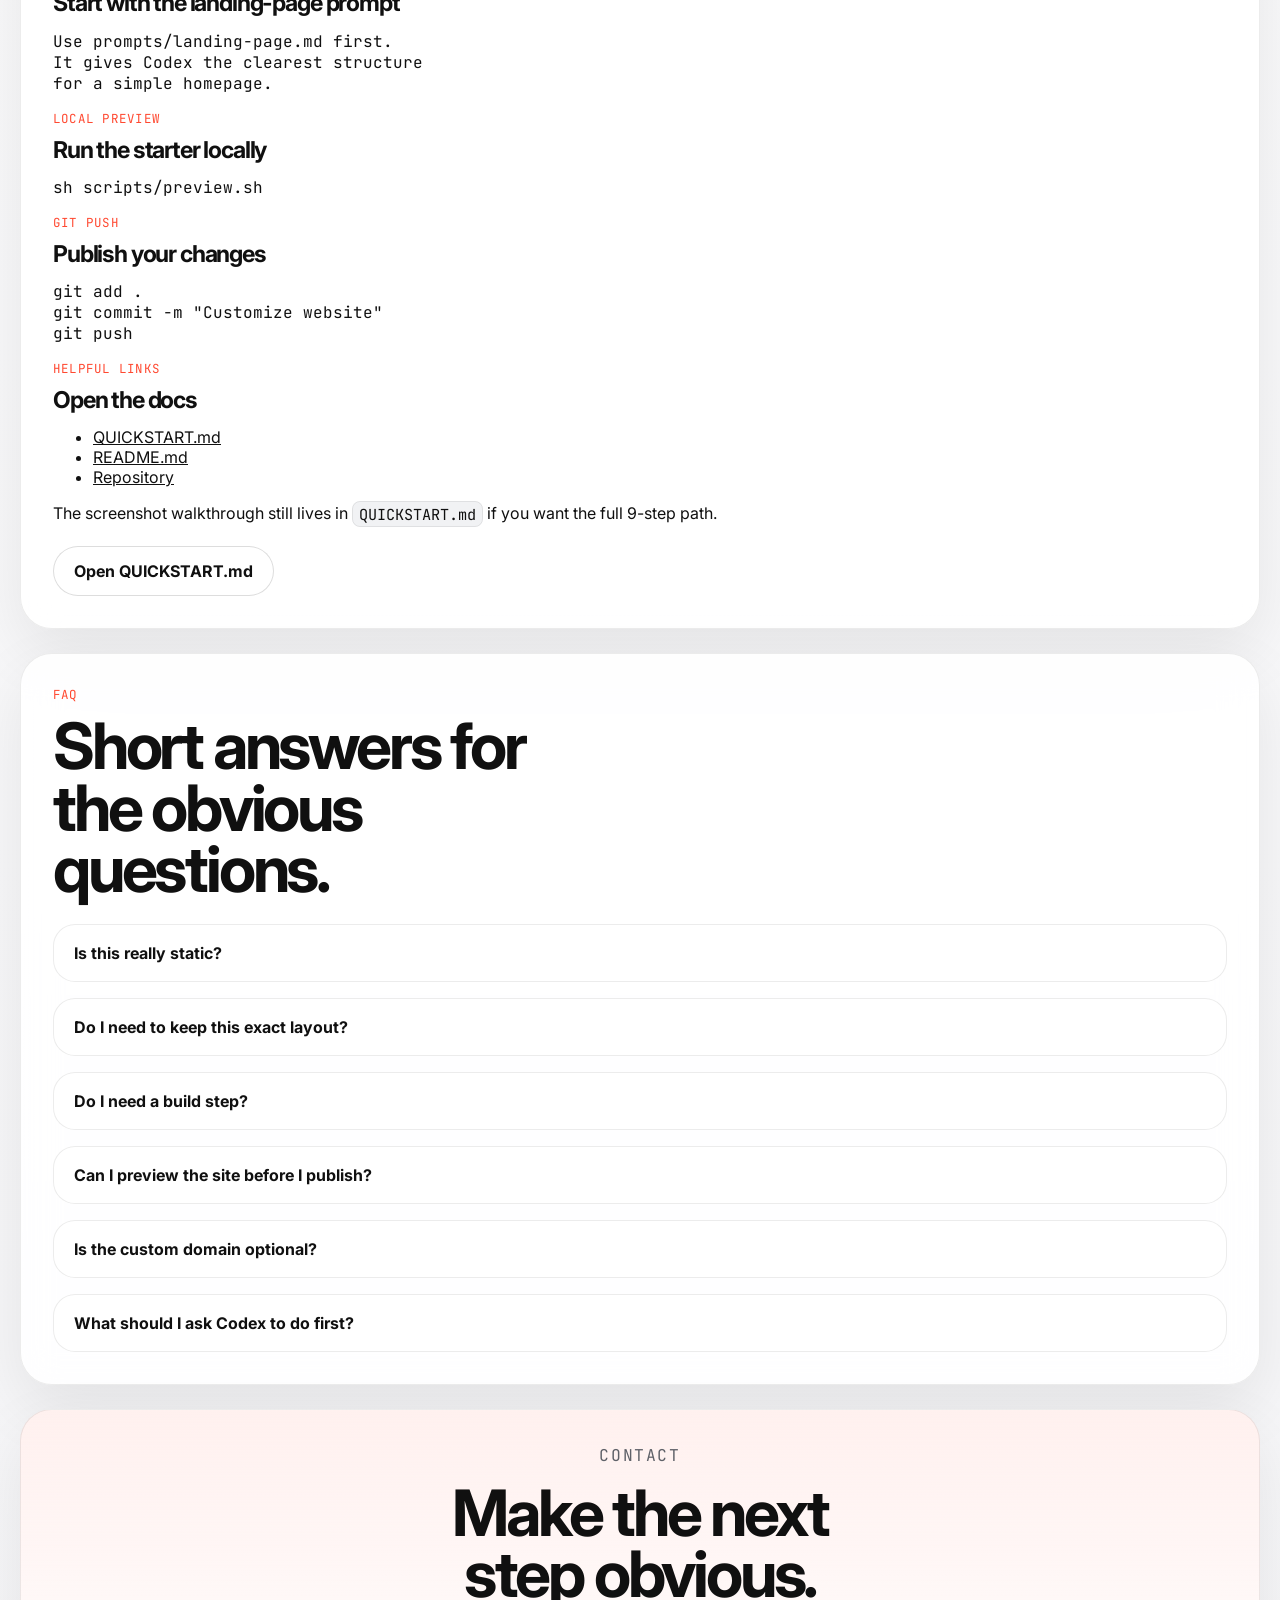
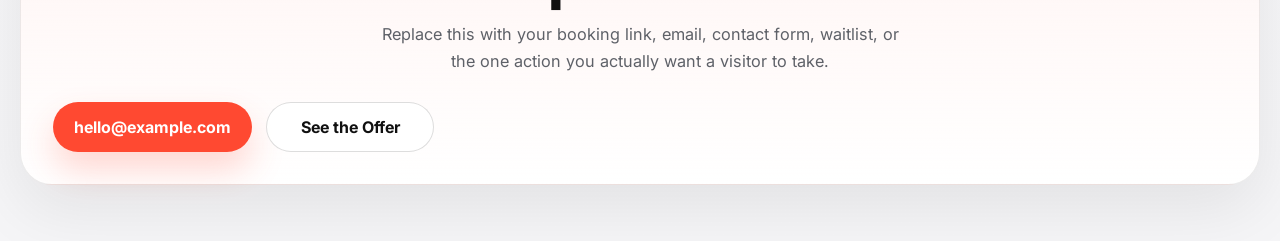
==== commit 9ac3e347: "Align site with custom domain" ====
--- a/index.html
+++ b/index.html
@@ -3,39 +3,28 @@
   <head>
     <meta charset="UTF-8" />
     <meta name="viewport" content="width=device-width, initial-scale=1.0" />
-    <title>Build a Free Website with AI | Codex + GitHub Pages Template</title>
+    <title>Free Website Starter | Codex + GitHub Pages</title>
     <meta
       name="description"
-      content="Build a free website with AI using a static Codex-ready template, local preview, GitHub Pages publishing, and a custom domain."
+      content="A static website starter you can rewrite with Codex, preview locally, publish on GitHub Pages, and connect to your own domain."
     />
     <meta name="theme-color" content="#101010" />
-    <meta
-      property="og:title"
-      content="Build a Free Website with AI | Codex + GitHub Pages Template"
-    />
+    <meta property="og:title" content="Free Website Starter | Codex + GitHub Pages" />
     <meta
       property="og:description"
-      content="Use this template, customize it with Codex, preview locally, publish on GitHub Pages, and launch on your own domain."
+      content="Use this starter, rewrite it with Codex, preview locally, publish on GitHub Pages, and connect your own domain."
     />
     <meta property="og:type" content="website" />
-    <meta property="og:url" content="https://danlex.github.io/free-website/" />
-    <meta
-      property="og:image"
-      content="https://danlex.github.io/free-website/og-image.png"
-    />
+    <meta property="og:url" content="https://free-website.tvl.tech/" />
+    <meta property="og:image" content="https://free-website.tvl.tech/og-image.png" />
     <meta name="twitter:card" content="summary_large_image" />
-    <meta
-      name="twitter:title"
-      content="Build a Free Website with AI | Codex + GitHub Pages Template"
-    />
+    <meta name="twitter:title" content="Free Website Starter | Codex + GitHub Pages" />
     <meta
       name="twitter:description"
-      content="Use this template, customize it with Codex, preview locally, publish on GitHub Pages, and launch on your own domain."
-    />
-    <meta
-      name="twitter:image"
-      content="https://danlex.github.io/free-website/og-image.png"
-    />
+      content="Use this starter, rewrite it with Codex, preview locally, publish on GitHub Pages, and connect your own domain."
+    />
+    <meta name="twitter:image" content="https://free-website.tvl.tech/og-image.png" />
+    <link rel="canonical" href="https://free-website.tvl.tech/" />
     <link rel="icon" href="favicon.svg" type="image/svg+xml" />
     <link rel="icon" href="favicon-32.png" sizes="32x32" type="image/png" />
     <link rel="icon" href="favicon-192.png" sizes="192x192" type="image/png" />
@@ -52,61 +41,69 @@
   <body>
     <div class="background-grid" aria-hidden="true"></div>
 
+    <div class="repo-banner" aria-label="Repository actions">
+      <div class="repo-banner-inner">
+        <p class="repo-banner-copy">
+          This is the public starter preview. Use the template, rewrite the content, and publish when it feels like yours.
+        </p>
+        <div class="repo-banner-actions">
+          <a class="button button-small button-primary" href="https://github.com/danlex/free-website/generate">Use This Template</a>
+          <a class="button button-small button-secondary" href="https://github.com/danlex/free-website/blob/main/QUICKSTART.md">Quickstart</a>
+          <a class="button button-small button-secondary" href="https://github.com/danlex/free-website">View Repo</a>
+        </div>
+      </div>
+    </div>
+
     <div class="site-shell">
       <header class="site-header">
-        <a class="brand" href="#top" aria-label="TVL Tech Codex Free Website">
+        <a class="brand" href="#top" aria-label="TVL Tech Free Website Starter">
           <img class="brand-logo" src="tvl-tech-wordmark.svg" alt="TVL Tech" />
-          <span class="brand-context">Codex Free Website</span>
+          <span class="brand-context">Starter</span>
         </a>
         <nav class="site-nav">
-          <a href="#how-it-works">How It Works</a>
-          <a href="#prompts">Prompt Recipes</a>
-          <a href="#included">What Is Included</a>
-          <a href="#quickstart">Quickstart</a>
+          <a href="#about">About</a>
+          <a href="#offer">Offer</a>
+          <a href="#proof">Proof</a>
           <a href="#faq">FAQ</a>
+          <a href="#contact">Contact</a>
         </nav>
-        <a class="button button-small button-primary" href="https://github.com/danlex/free-website"
-          >Use This Template</a
-        >
+        <a class="button button-small button-secondary" href="#contact">Start a Project</a>
       </header>
 
       <main id="top">
+        <!-- Replace this hero with your actual audience, promise, and CTA. -->
         <section class="hero reveal">
           <div class="hero-copy">
-            <p class="eyebrow">Template-first. Static. GitHub Pages ready.</p>
-            <h1>Build a Free Website with AI</h1>
+            <p class="eyebrow">Starter demo. Replace this copy.</p>
+            <h1>Turn what you do into one clear homepage.</h1>
             <p class="lead">
-              Start with a simple template, customize it with Codex, preview it
-              locally, publish on GitHub Pages, and launch on your own domain.
+              Use this starter for a consultant site, studio page, personal brand,
+              or small business homepage. Rewrite the copy, swap the visuals,
+              and keep only the sections you actually need.
             </p>
             <div class="hero-actions">
-              <a class="button button-primary" href="https://github.com/danlex/free-website"
-                >Use This Template</a
-              >
-              <a class="button button-secondary" href="#quickstart">View Quickstart</a>
+              <a class="button button-primary" href="#contact">Start a Project</a>
+              <a class="button button-secondary" href="#offer">See the Offer</a>
             </div>
             <p class="hero-note">
-              The primary path is template-first. If template mode is not
-              enabled on GitHub, fork the repo instead.
+              Good first edits: business name, hero copy, colors, proof, and the final CTA.
             </p>
             <div class="pill-row">
-              <span class="pill">Static HTML/CSS/JS</span>
-              <span class="pill">Local preview</span>
-              <span class="pill">GitHub Pages</span>
-              <span class="pill">Custom domain</span>
+              <span class="pill">Clear headline</span>
+              <span class="pill">Simple offer</span>
+              <span class="pill">Real proof</span>
+              <span class="pill">One CTA</span>
             </div>
           </div>
 
           <aside class="hero-panel">
-            <p class="panel-label">The path</p>
-            <ol class="path-list">
-              <li>Use template</li>
-              <li>Prompt Codex</li>
-              <li>Preview locally</li>
-              <li>Push to GitHub</li>
-              <li>Enable Pages</li>
-              <li>Add domain</li>
-            </ol>
+            <p class="panel-label">Starter checklist</p>
+            <ul class="path-list helper-list">
+              <li>Replace the headline with one clear promise</li>
+              <li>Swap these cards for your real offer or services</li>
+              <li>Add one piece of proof: result, logo, testimonial, or case study</li>
+              <li>Change the final CTA to the action you actually want</li>
+            </ul>
             <div class="panel-command">
               <p class="panel-command-label">Local preview</p>
               <code>sh scripts/preview.sh</code>
@@ -114,215 +111,126 @@
           </aside>
         </section>
 
-        <section class="section workflow-section reveal" id="how-it-works">
-          <div class="section-heading">
-            <p class="section-label">How It Works</p>
-            <h2>The full path in one screen.</h2>
-          </div>
-          <div class="workflow-grid">
-            <article class="workflow-card">
-              <span class="workflow-step">1</span>
-              <h3>Use This Template</h3>
-              <p>Create your own copy of the repo on GitHub. Fork only if template mode is unavailable.</p>
-            </article>
-            <article class="workflow-card">
-              <span class="workflow-step">2</span>
-              <h3>Prompt Codex</h3>
-              <p>Open the repo in Codex and tell it what site you want to build.</p>
-            </article>
-            <article class="workflow-card">
-              <span class="workflow-step">3</span>
-              <h3>Preview Locally</h3>
-              <p>Run the preview script and check the site in your browser before you publish.</p>
-            </article>
-            <article class="workflow-card">
-              <span class="workflow-step">4</span>
-              <h3>Push to GitHub</h3>
-              <p>Commit your edits and push them to your copy of the repository.</p>
-            </article>
-            <article class="workflow-card">
-              <span class="workflow-step">5</span>
-              <h3>Enable Pages</h3>
-              <p>Publish from the root of the <code>main</code> branch with no build step.</p>
-            </article>
-            <article class="workflow-card">
-              <span class="workflow-step">6</span>
-              <h3>Add Your Domain</h3>
-              <p>Connect a custom domain in GitHub Pages settings and finish with HTTPS.</p>
-            </article>
-          </div>
-        </section>
-
-        <section class="section reveal" id="what-it-is">
-          <div class="section-heading">
-            <p class="section-label">What This Repo Is</p>
-            <h2>A template-first launch kit, not a framework.</h2>
+        <!-- Replace this section with your own explanation, positioning, or about copy. -->
+        <section class="section reveal" id="about">
+          <div class="section-heading">
+            <p class="section-label">About</p>
+            <h2>Explain what you do in plain language.</h2>
           </div>
           <div class="split-grid">
+            <article class="card card-large">
+              <h3>Say what you do without jargon.</h3>
+              <p>
+                This starter works best when the first sections sound like a real conversation.
+                Describe the audience, the problem, and the result you help them get.
+              </p>
+              <p>
+                Example: “I help small teams turn messy messaging into simple websites
+                that explain the offer and get people to act.”
+              </p>
+            </article>
             <article class="card">
-              <h3>What it is</h3>
-              <p>
-                This repo is a reusable static website template designed for
-                Codex and GitHub Pages. The root files are the starter.
-              </p>
-              <ul class="check-list">
-                <li>One static site</li>
-                <li>No framework or build step</li>
-                <li>Made for GitHub Pages branch publishing</li>
+              <p class="panel-label">Replace first</p>
+              <ul class="helper-list">
+                <li>Business name and positioning</li>
+                <li>Main promise in the hero</li>
+                <li>Primary CTA label and destination</li>
+                <li>Contact details in the final section</li>
               </ul>
             </article>
-            <article class="card">
-              <h3>What it helps you do</h3>
-              <p>
-                Go from zero to a live website quickly, with one clear flow and
-                a standard custom-domain step built into the product.
-              </p>
-              <ul class="check-list">
-                <li>Get started from a template</li>
-                <li>Edit with Codex and preview locally</li>
-                <li>Publish and connect your domain</li>
+          </div>
+        </section>
+
+        <!-- Replace these cards with your services, offers, plans, or feature list. -->
+        <section class="section reveal" id="offer">
+          <div class="section-heading">
+            <p class="section-label">Offer</p>
+            <h2>Show three clear things you help with.</h2>
+          </div>
+          <div class="feature-grid">
+            <article class="feature-card">
+              <p class="recipe-kicker">Offer 01</p>
+              <h3>Strategy</h3>
+              <p>Replace this with a service, package, or feature and explain the outcome in one sentence.</p>
+            </article>
+            <article class="feature-card">
+              <p class="recipe-kicker">Offer 02</p>
+              <h3>Execution</h3>
+              <p>Use this card for delivery, implementation, design, development, or the main way you help.</p>
+            </article>
+            <article class="feature-card">
+              <p class="recipe-kicker">Offer 03</p>
+              <h3>Support</h3>
+              <p>Use the third card for retainers, maintenance, advisory help, onboarding, or ongoing support.</p>
+            </article>
+          </div>
+        </section>
+
+        <!-- Replace this with testimonials, results, logos, numbers, or examples of work. -->
+        <section class="section reveal" id="proof">
+          <div class="section-heading">
+            <p class="section-label">Proof</p>
+            <h2>Give people a reason to trust you.</h2>
+          </div>
+          <div class="proof-grid">
+            <article class="proof-card">
+              <p class="recipe-kicker">Result</p>
+              <h3>Add one outcome here.</h3>
+              <p>Use a metric, time saved, conversion lift, customer count, or launch result that makes the value feel real.</p>
+            </article>
+            <article class="proof-card">
+              <p class="recipe-kicker">Quote</p>
+              <h3>“Add one short testimonial or trust statement.”</h3>
+              <p>Name, role, company, or context goes here.</p>
+            </article>
+            <article class="proof-card">
+              <p class="recipe-kicker">Trust</p>
+              <h3>Show logos, client names, certifications, or selected work.</h3>
+              <p>If you do not have testimonials yet, use this area for examples, screenshots, or a short case study summary.</p>
+            </article>
+          </div>
+        </section>
+
+        <!-- These blocks are useful on the public repo demo without becoming the main story of a cloned site. -->
+        <section class="section reveal" id="quickstart">
+          <div class="section-heading">
+            <p class="section-label">Start Here</p>
+            <h2>The commands and links you will actually use.</h2>
+          </div>
+          <div class="command-grid">
+            <article class="command-card">
+              <p class="recipe-kicker">Recommended Prompt</p>
+              <h3>Start with the landing-page prompt</h3>
+              <pre>Use prompts/landing-page.md first.
+It gives Codex the clearest structure
+for a simple homepage.</pre>
+            </article>
+            <article class="command-card">
+              <p class="recipe-kicker">Local Preview</p>
+              <h3>Run the starter locally</h3>
+              <pre>sh scripts/preview.sh</pre>
+            </article>
+            <article class="command-card">
+              <p class="recipe-kicker">Git Push</p>
+              <h3>Publish your changes</h3>
+              <pre>git add .
+git commit -m "Customize website"
+git push</pre>
+            </article>
+            <article class="command-card">
+              <p class="recipe-kicker">Helpful Links</p>
+              <h3>Open the docs</h3>
+              <ul class="resource-links">
+                <li><a href="https://github.com/danlex/free-website/blob/main/QUICKSTART.md">QUICKSTART.md</a></li>
+                <li><a href="https://github.com/danlex/free-website/blob/main/README.md">README.md</a></li>
+                <li><a href="https://github.com/danlex/free-website">Repository</a></li>
               </ul>
             </article>
           </div>
-        </section>
-
-        <section class="section reveal" id="prompts">
-          <div class="section-heading">
-            <p class="section-label">Prompt Recipes</p>
-            <h2>Three prompts ready to copy into Codex.</h2>
-          </div>
-          <div class="recipe-grid">
-            <article class="recipe-card">
-              <div class="recipe-top">
-                <div>
-                  <p class="recipe-kicker">Prompt 01</p>
-                  <h3>Personal Website</h3>
-                </div>
-                <button class="copy-button" type="button" data-copy-target="prompt-personal">
-                  Copy
-                </button>
-              </div>
-              <pre id="prompt-personal">Turn this repository into a personal website for [name], a [role].
-Keep it static HTML, CSS, and vanilla JavaScript only.
-Use a clean responsive layout, update the hero, about, proof, and contact sections, and keep GitHub Pages compatibility.</pre>
-              <a class="text-link" href="prompts/personal-website.md">Open full prompt</a>
-            </article>
-
-            <article class="recipe-card">
-              <div class="recipe-top">
-                <div>
-                  <p class="recipe-kicker">Prompt 02</p>
-                  <h3>Portfolio</h3>
-                </div>
-                <button class="copy-button" type="button" data-copy-target="prompt-portfolio">
-                  Copy
-                </button>
-              </div>
-              <pre id="prompt-portfolio">Turn this repository into a portfolio website for [name or studio].
-Keep it static HTML, CSS, and vanilla JavaScript only.
-Create a strong hero, selected work grid, case-study summaries, services, and contact section with responsive layout.</pre>
-              <a class="text-link" href="prompts/portfolio.md">Open full prompt</a>
-            </article>
-
-            <article class="recipe-card">
-              <div class="recipe-top">
-                <div>
-                  <p class="recipe-kicker">Prompt 03</p>
-                  <h3>Landing Page</h3>
-                </div>
-                <button class="copy-button" type="button" data-copy-target="prompt-landing">
-                  Copy
-                </button>
-              </div>
-              <pre id="prompt-landing">Turn this repository into a landing page for [product or business].
-Keep it static HTML, CSS, and vanilla JavaScript only.
-Create a clear hero, benefits, proof, CTA, FAQ, and contact section with a modern responsive design.</pre>
-              <a class="text-link" href="prompts/landing-page.md">Open full prompt</a>
-            </article>
-          </div>
-        </section>
-
-        <section class="section reveal" id="included">
-          <div class="section-heading">
-            <p class="section-label">What Is Included</p>
-            <h2>Everything needed for the default path.</h2>
-          </div>
-          <div class="included-grid">
-            <article class="included-card">
-              <h3>Root starter files</h3>
-              <p><code>index.html</code>, <code>styles.css</code>, and <code>script.js</code> stay simple and editable.</p>
-            </article>
-            <article class="included-card">
-              <h3>Preview script</h3>
-              <p><code>scripts/preview.sh</code> starts a local preview with one command.</p>
-            </article>
-            <article class="included-card">
-              <h3>Prompt recipes</h3>
-              <p>Three ready-to-copy Codex prompts live in <code>prompts/</code>.</p>
-            </article>
-            <article class="included-card">
-              <h3>Screenshot guide</h3>
-              <p><code>QUICKSTART.md</code> walks through the exact template-to-domain flow.</p>
-            </article>
-            <article class="included-card">
-              <h3>Domain setup</h3>
-              <p><code>CNAME.example</code> and GitHub Pages guidance are built into the repo.</p>
-            </article>
-            <article class="included-card">
-              <h3>Codex guidance</h3>
-              <p><code>AGENTS.md</code> and a repo-local skill keep future edits on the right path.</p>
-            </article>
-          </div>
-        </section>
-
-        <section class="section reveal" id="quickstart">
-          <div class="section-heading">
-            <p class="section-label">Quickstart Screenshots</p>
-            <h2>See the guide before you even open the docs.</h2>
-          </div>
-          <div class="screenshot-grid">
-            <article class="shot-card">
-              <img src="assets/screenshots/01-use-this-template.svg" alt="Placeholder for using this template on GitHub" />
-              <h3>1. Use This Template</h3>
-            </article>
-            <article class="shot-card">
-              <img src="assets/screenshots/02-clone-repository.svg" alt="Placeholder for cloning the repository" />
-              <h3>2. Clone the repository</h3>
-            </article>
-            <article class="shot-card">
-              <img src="assets/screenshots/03-open-codex.svg" alt="Placeholder for opening Codex in the repository" />
-              <h3>3. Open Codex</h3>
-            </article>
-            <article class="shot-card">
-              <img src="assets/screenshots/04-paste-prompt.svg" alt="Placeholder for pasting a prompt recipe into Codex" />
-              <h3>4. Paste a prompt</h3>
-            </article>
-            <article class="shot-card">
-              <img src="assets/screenshots/05-run-preview.svg" alt="Placeholder for running the local preview" />
-              <h3>5. Run local preview</h3>
-            </article>
-            <article class="shot-card">
-              <img src="assets/screenshots/06-push-changes.svg" alt="Placeholder for committing and pushing changes" />
-              <h3>6. Push changes</h3>
-            </article>
-            <article class="shot-card">
-              <img src="assets/screenshots/07-enable-pages.svg" alt="Placeholder for enabling GitHub Pages" />
-              <h3>7. Enable Pages</h3>
-            </article>
-            <article class="shot-card">
-              <img src="assets/screenshots/08-add-custom-domain.svg" alt="Placeholder for adding a custom domain" />
-              <h3>8. Add domain</h3>
-            </article>
-            <article class="shot-card">
-              <img src="assets/screenshots/09-verify-https.svg" alt="Placeholder for verifying HTTPS is active" />
-              <h3>9. Verify HTTPS</h3>
-            </article>
-          </div>
+          <p class="quickstart-note">The screenshot walkthrough still lives in <code>QUICKSTART.md</code> if you want the full 9-step path.</p>
           <div class="quickstart-actions">
-            <a
-              class="button button-secondary"
-              href="https://github.com/danlex/free-website/blob/main/QUICKSTART.md"
-              >Open QUICKSTART.md on GitHub</a
+            <a class="button button-secondary" href="https://github.com/danlex/free-website/blob/main/QUICKSTART.md"
+              >Open QUICKSTART.md</a
             >
           </div>
         </section>
@@ -338,6 +246,10 @@
               <p>Yes. This repo uses plain HTML, CSS, and vanilla JavaScript only.</p>
             </details>
             <details class="faq-item">
+              <summary>Do I need to keep this exact layout?</summary>
+              <p>No. This page is the starter. Replace sections, remove what you do not need, and rearrange it however you want.</p>
+            </details>
+            <details class="faq-item">
               <summary>Do I need a build step?</summary>
               <p>No. The default flow is branch-based GitHub Pages publishing with no build tooling.</p>
             </details>
@@ -351,23 +263,22 @@
             </details>
             <details class="faq-item">
               <summary>What should I ask Codex to do first?</summary>
-              <p>Use one of the prompt recipes in <code>prompts/</code> and tell Codex what kind of site you want to publish.</p>
-            </details>
-          </div>
-        </section>
-
-        <section class="final-cta reveal">
-          <p class="section-label">Ready To Start?</p>
-          <h2>Use the template. Edit with Codex. Put your domain on it.</h2>
+              <p>Start with <code>prompts/landing-page.md</code> unless you already know you want a portfolio or personal website structure.</p>
+            </details>
+          </div>
+        </section>
+
+        <!-- Replace this final section with your own contact or conversion block. -->
+        <section class="final-cta reveal" id="contact">
+          <p class="section-label">Contact</p>
+          <h2>Make the next step obvious.</h2>
           <p>
-            This repo is built to get someone from zero to a live website with
-            the minimum possible setup.
+            Replace this with your booking link, email, contact form, waitlist,
+            or the one action you actually want a visitor to take.
           </p>
           <div class="hero-actions">
-            <a class="button button-primary" href="https://github.com/danlex/free-website"
-              >Use This Template</a
-            >
-            <a class="button button-secondary" href="#quickstart">View Quickstart</a>
+            <a class="button button-primary" href="mailto:hello@example.com">hello@example.com</a>
+            <a class="button button-secondary" href="#offer">See the Offer</a>
           </div>
         </section>
       </main>
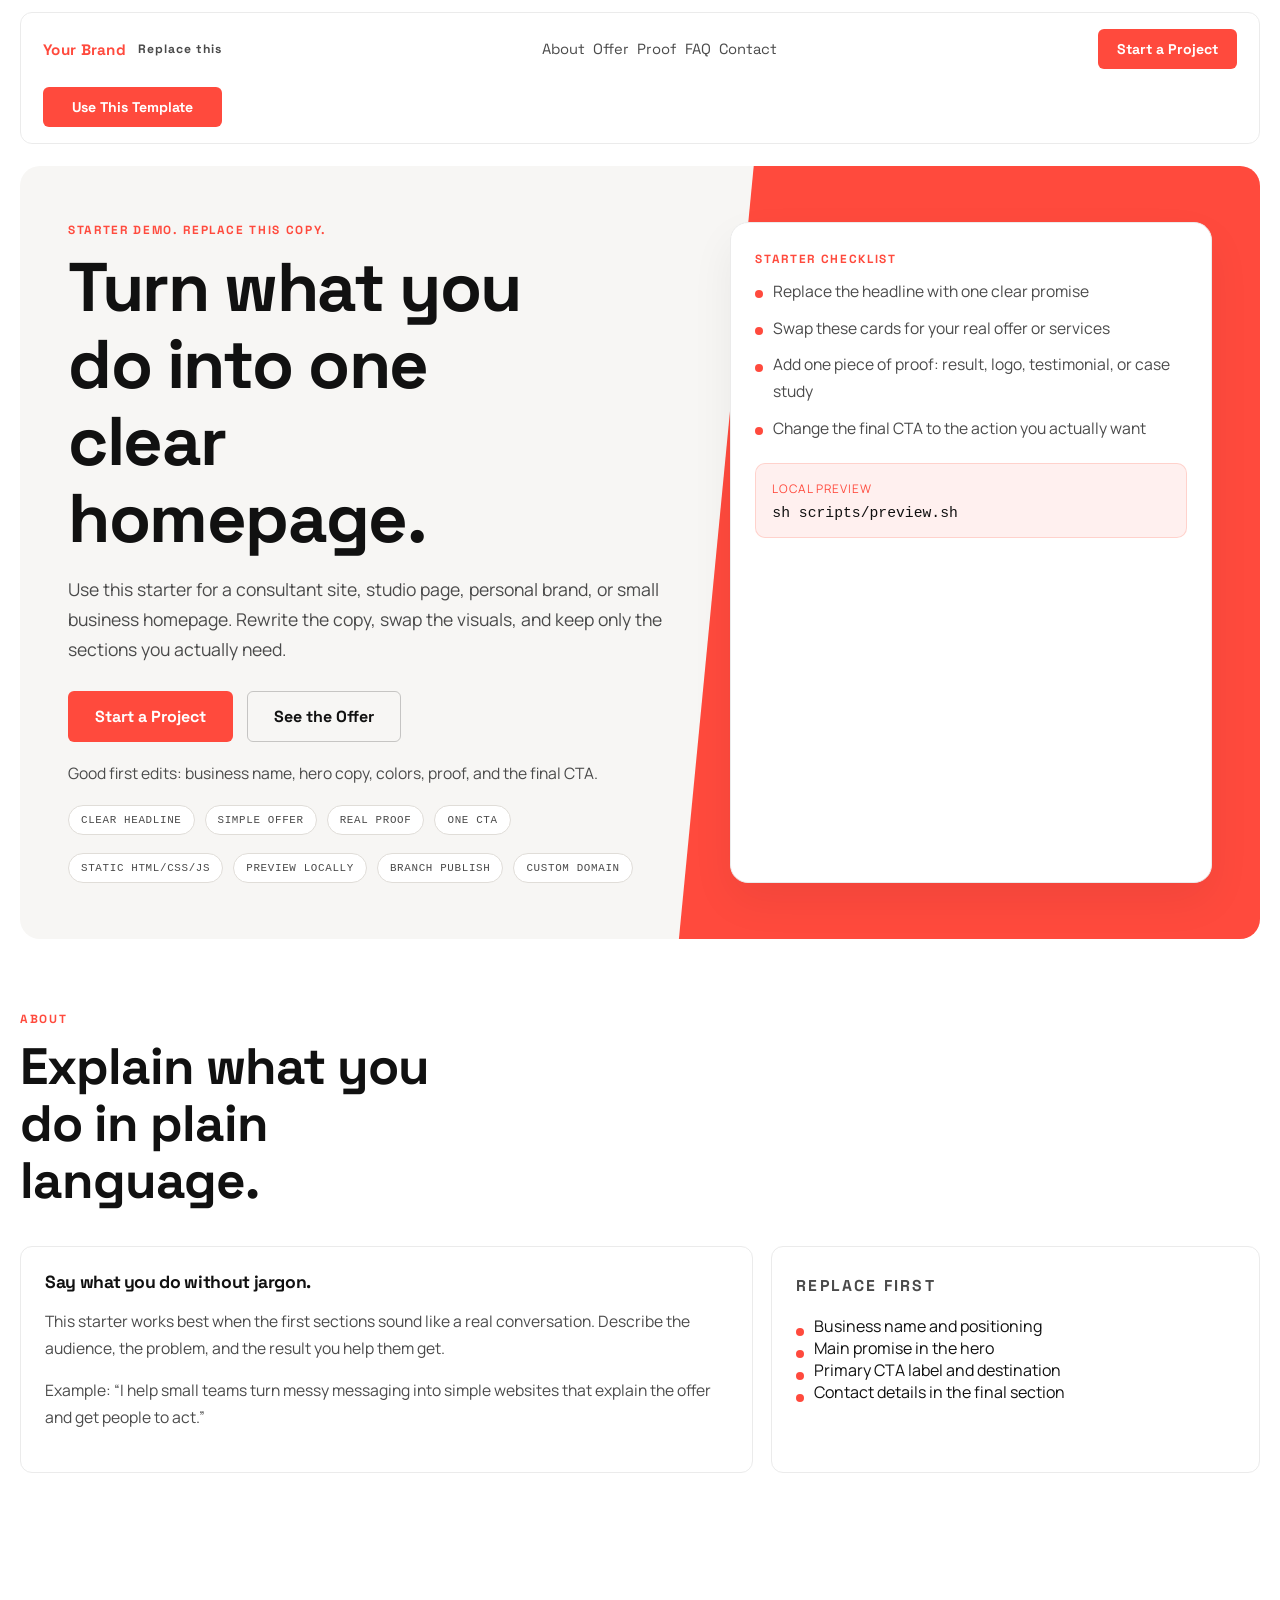
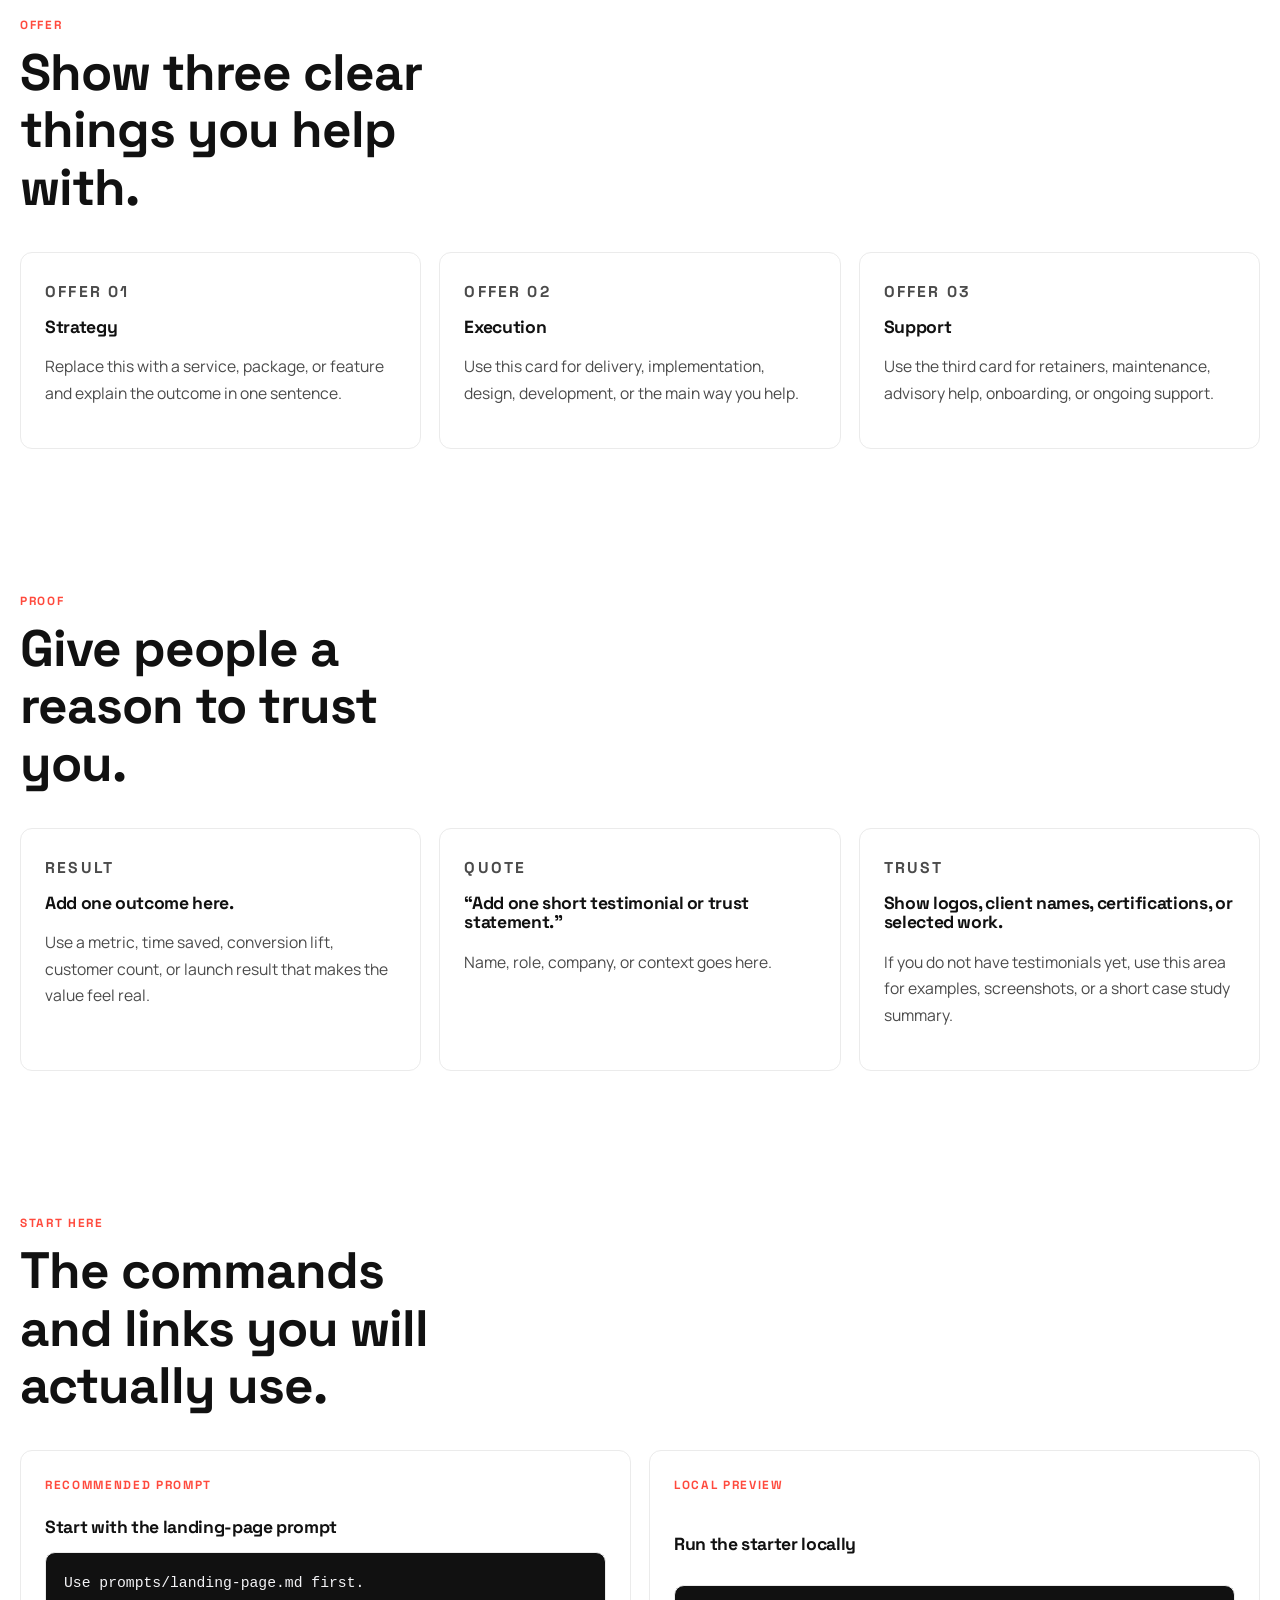
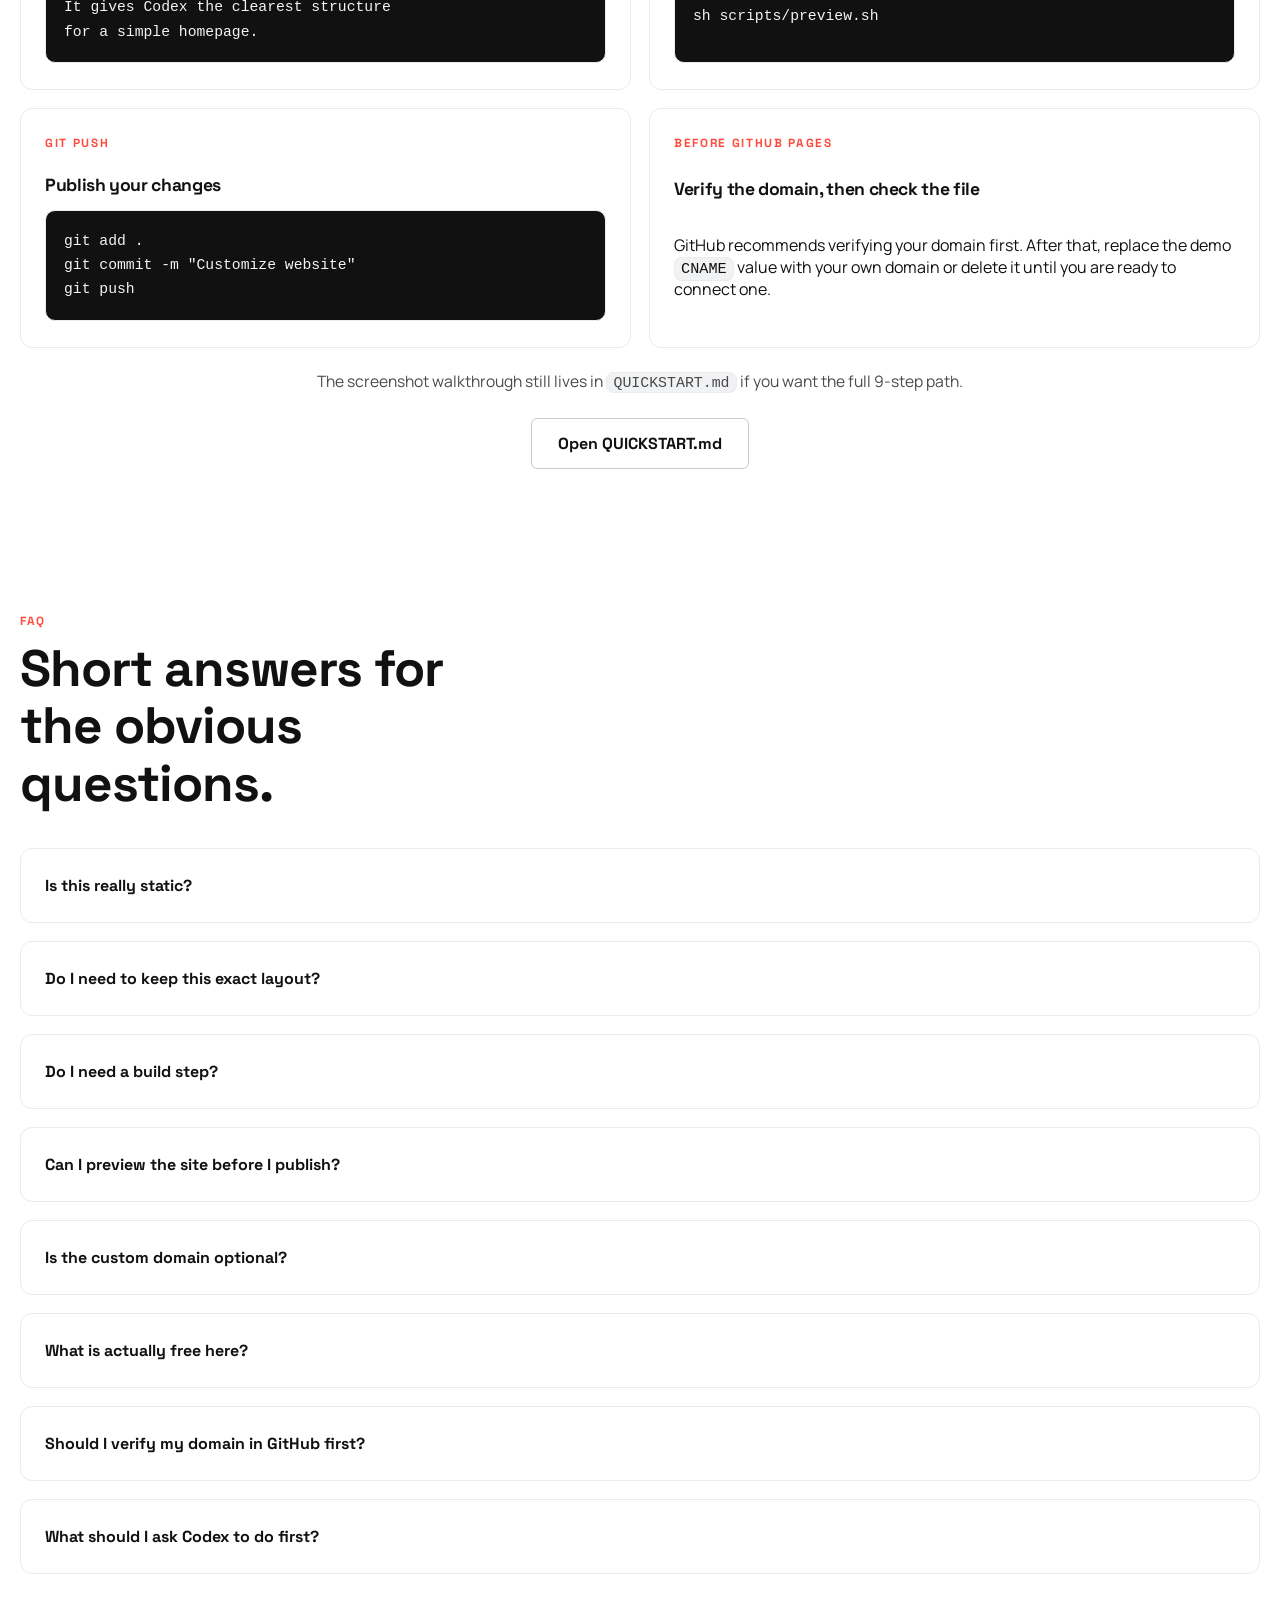
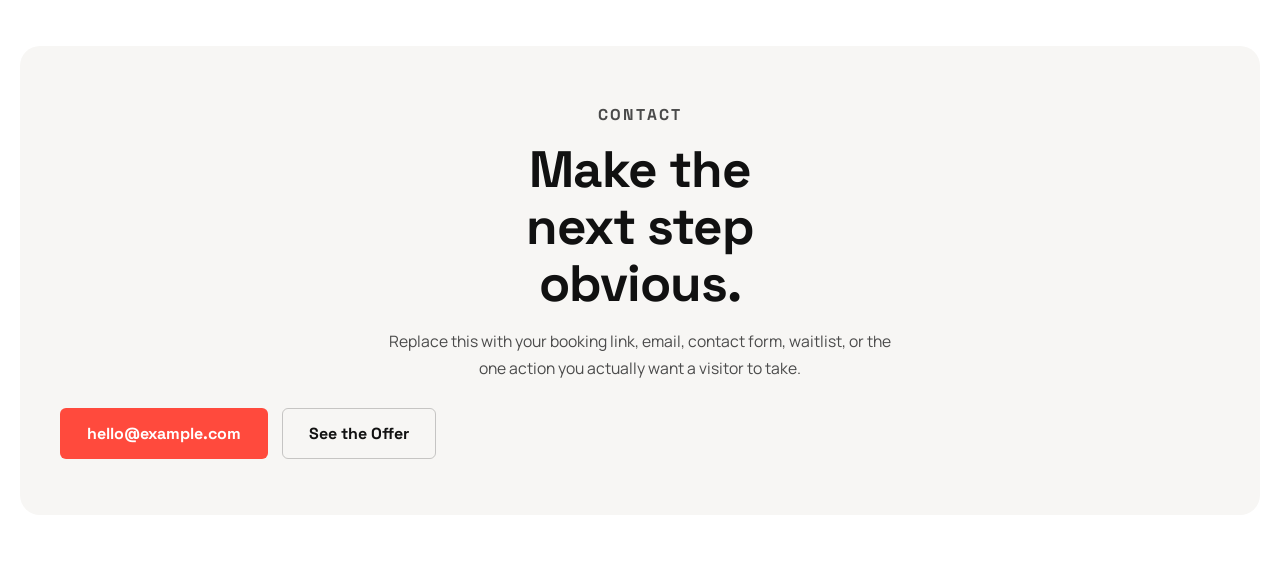
==== commit e773ebc1: "Clarify demo flow and Pages guidance" ====
--- a/index.html
+++ b/index.html
@@ -33,7 +33,7 @@
     <link rel="preconnect" href="https://fonts.googleapis.com" />
     <link rel="preconnect" href="https://fonts.gstatic.com" crossorigin />
     <link
-      href="https://fonts.googleapis.com/css2?family=Inter:wght@400;500;600;700;800&amp;family=JetBrains+Mono:wght@400;500;700&amp;display=swap"
+      href="https://fonts.googleapis.com/css2?family=Space+Grotesk:wght@400;500;700&amp;family=Manrope:wght@300;400;500;600;700&amp;display=swap"
       rel="stylesheet"
     />
     <link rel="stylesheet" href="styles.css" />
@@ -56,9 +56,16 @@
 
     <div class="site-shell">
       <header class="site-header">
-        <a class="brand" href="#top" aria-label="TVL Tech Free Website Starter">
-          <img class="brand-logo" src="tvl-tech-wordmark.svg" alt="TVL Tech" />
-          <span class="brand-context">Starter</span>
+        <a class="brand" href="#top" aria-label="Website starter brand">
+          <span class="brand-template">
+            <span class="brand-name">Your Brand</span>
+            <span class="brand-context">Replace this</span>
+          </span>
+          <span class="brand-demo">
+            <img class="brand-logo" src="favicon.svg" alt="TVL Academy" />
+            <span class="brand-demo-text">Academy</span>
+            <span class="brand-context">Starter</span>
+          </span>
         </a>
         <nav class="site-nav">
           <a href="#about">About</a>
@@ -67,46 +74,81 @@
           <a href="#faq">FAQ</a>
           <a href="#contact">Contact</a>
         </nav>
-        <a class="button button-small button-secondary" href="#contact">Start a Project</a>
+        <a class="button button-small button-primary template-only" href="#contact">Start a Project</a>
+        <a class="button button-small button-primary demo-only demo-inline-flex" href="https://github.com/danlex/free-website/generate">Use This Template</a>
       </header>
 
       <main id="top">
         <!-- Replace this hero with your actual audience, promise, and CTA. -->
         <section class="hero reveal">
           <div class="hero-copy">
-            <p class="eyebrow">Starter demo. Replace this copy.</p>
-            <h1>Turn what you do into one clear homepage.</h1>
-            <p class="lead">
+            <p class="eyebrow template-only">Starter demo. Replace this copy.</p>
+            <p class="eyebrow demo-only">Build a Free Website with AI</p>
+            <h1 class="template-only">Turn what you do into one clear homepage.</h1>
+            <h1 class="demo-only">Use this template, edit with Codex, and publish on GitHub Pages.</h1>
+            <p class="lead template-only">
               Use this starter for a consultant site, studio page, personal brand,
               or small business homepage. Rewrite the copy, swap the visuals,
               and keep only the sections you actually need.
             </p>
-            <div class="hero-actions">
+            <p class="lead demo-only">
+              The public demo shows the full path: use the template, rewrite the root files, preview locally, push to GitHub, turn on Pages, and connect your own domain.
+            </p>
+            <div class="hero-actions template-only">
               <a class="button button-primary" href="#contact">Start a Project</a>
               <a class="button button-secondary" href="#offer">See the Offer</a>
             </div>
-            <p class="hero-note">
+            <div class="hero-actions demo-only">
+              <a class="button button-primary" href="https://github.com/danlex/free-website/generate">Use This Template</a>
+              <a class="button button-secondary" href="https://github.com/danlex/free-website/blob/main/QUICKSTART.md">View Quickstart</a>
+            </div>
+            <p class="hero-note template-only">
               Good first edits: business name, hero copy, colors, proof, and the final CTA.
             </p>
-            <div class="pill-row">
+            <p class="hero-note demo-only">
+              Hosting can stay free. Your domain is usually a separate purchase.
+            </p>
+            <div class="pill-row template-only">
               <span class="pill">Clear headline</span>
               <span class="pill">Simple offer</span>
               <span class="pill">Real proof</span>
               <span class="pill">One CTA</span>
             </div>
+            <div class="pill-row demo-only">
+              <span class="pill">Static HTML/CSS/JS</span>
+              <span class="pill">Preview locally</span>
+              <span class="pill">Branch publish</span>
+              <span class="pill">Custom domain</span>
+            </div>
           </div>
 
           <aside class="hero-panel">
-            <p class="panel-label">Starter checklist</p>
-            <ul class="path-list helper-list">
-              <li>Replace the headline with one clear promise</li>
-              <li>Swap these cards for your real offer or services</li>
-              <li>Add one piece of proof: result, logo, testimonial, or case study</li>
-              <li>Change the final CTA to the action you actually want</li>
-            </ul>
-            <div class="panel-command">
-              <p class="panel-command-label">Local preview</p>
-              <code>sh scripts/preview.sh</code>
+            <div class="template-only">
+              <p class="panel-label">Starter checklist</p>
+              <ul class="path-list helper-list">
+                <li>Replace the headline with one clear promise</li>
+                <li>Swap these cards for your real offer or services</li>
+                <li>Add one piece of proof: result, logo, testimonial, or case study</li>
+                <li>Change the final CTA to the action you actually want</li>
+              </ul>
+              <div class="panel-command">
+                <p class="panel-command-label">Local preview</p>
+                <code>sh scripts/preview.sh</code>
+              </div>
+            </div>
+            <div class="demo-only">
+              <p class="panel-label">How it works</p>
+              <ul class="path-list helper-list">
+                <li>Use the template on GitHub</li>
+                <li>Edit <code>index.html</code>, <code>styles.css</code>, and <code>script.js</code> in Codex</li>
+                <li>Run a local preview before you publish</li>
+                <li>Push to GitHub and enable Pages from <code>main</code></li>
+                <li>Verify your domain, then replace <code>CNAME</code></li>
+              </ul>
+              <div class="panel-command">
+                <p class="panel-command-label">Best first prompt</p>
+                <code>Use prompts/landing-page.md first</code>
+              </div>
             </div>
           </aside>
         </section>
@@ -194,8 +236,10 @@
         <!-- These blocks are useful on the public repo demo without becoming the main story of a cloned site. -->
         <section class="section reveal" id="quickstart">
           <div class="section-heading">
-            <p class="section-label">Start Here</p>
-            <h2>The commands and links you will actually use.</h2>
+            <p class="section-label template-only">Start Here</p>
+            <p class="section-label demo-only">How It Works</p>
+            <h2 class="template-only">The commands and links you will actually use.</h2>
+            <h2 class="demo-only">The shortest path from template to live site.</h2>
           </div>
           <div class="command-grid">
             <article class="command-card">
@@ -218,13 +262,13 @@
 git push</pre>
             </article>
             <article class="command-card">
-              <p class="recipe-kicker">Helpful Links</p>
-              <h3>Open the docs</h3>
-              <ul class="resource-links">
-                <li><a href="https://github.com/danlex/free-website/blob/main/QUICKSTART.md">QUICKSTART.md</a></li>
-                <li><a href="https://github.com/danlex/free-website/blob/main/README.md">README.md</a></li>
-                <li><a href="https://github.com/danlex/free-website">Repository</a></li>
-              </ul>
+              <p class="recipe-kicker">Before GitHub Pages</p>
+              <h3>Verify the domain, then check the file</h3>
+              <p>
+                GitHub recommends verifying your domain first. After that,
+                replace the demo <code>CNAME</code> value with your own domain
+                or delete it until you are ready to connect one.
+              </p>
             </article>
           </div>
           <p class="quickstart-note">The screenshot walkthrough still lives in <code>QUICKSTART.md</code> if you want the full 9-step path.</p>
@@ -260,6 +304,14 @@
             <details class="faq-item">
               <summary>Is the custom domain optional?</summary>
               <p>The product promise includes a custom domain. GitHub Pages hosting can stay free, but the domain itself is usually a separate purchase.</p>
+            </details>
+            <details class="faq-item">
+              <summary>What is actually free here?</summary>
+              <p>The starter, GitHub repo, and GitHub Pages hosting can stay free. What usually costs money is the domain you want to connect.</p>
+            </details>
+            <details class="faq-item">
+              <summary>Should I verify my domain in GitHub first?</summary>
+              <p>Yes. GitHub recommends verifying the custom domain before you add it to the repository so you reduce takeover risk and keep ownership clearer.</p>
             </details>
             <details class="faq-item">
               <summary>What should I ask Codex to do first?</summary>
--- a/styles.css
+++ b/styles.css
@@ -1,18 +1,19 @@
 :root {
-  --bg: #f5f5f7;
-  --surface: rgba(255, 255, 255, 0.9);
+  --bg: #ffffff;
+  --surface: #ffffff;
   --surface-strong: #ffffff;
-  --surface-soft: #f4f4f6;
-  --ink: #101010;
-  --muted: #5e6168;
-  --line: rgba(16, 16, 16, 0.08);
-  --line-strong: rgba(16, 16, 16, 0.14);
-  --accent: #ff4931;
-  --accent-strong: #d53d28;
-  --accent-soft: #fff2ee;
-  --shadow: 0 24px 64px rgba(16, 16, 16, 0.08);
+  --surface-soft: #f7f6f4;
+  --ink: #111111;
+  --muted: #4a4a4a;
+  --line: #ebebeb;
+  --line-strong: #dcd8d3;
+  --accent: #ff4a3d;
+  --accent-strong: #d63a2a;
+  --accent-soft: rgba(255, 73, 49, 0.08);
+  --shadow: 0 18px 44px rgba(17, 24, 39, 0.06);
   --max-width: 1240px;
-  --sans: "Inter", sans-serif;
+  --sans: "Manrope", sans-serif;
+  --display: "Space Grotesk", sans-serif;
   --mono: "JetBrains Mono", monospace;
 }
 
@@ -28,9 +29,7 @@
   margin: 0;
   font-family: var(--sans);
   color: var(--ink);
-  background:
-    radial-gradient(circle at top left, rgba(255, 73, 49, 0.11), transparent 26%),
-    linear-gradient(180deg, #ffffff 0%, var(--bg) 100%);
+  background: var(--bg);
 }
 
 a {
@@ -44,15 +43,8 @@
 
 code,
 pre,
-.eyebrow,
-.section-label,
-.panel-label,
 .pill,
-.workflow-step,
-.recipe-kicker,
-.brand,
-.site-nav a,
-.copy-button {
+.recipe-kicker {
   font-family: var(--mono);
 }
 
@@ -71,64 +63,137 @@
 }
 
 .background-grid {
-  position: fixed;
-  inset: 0;
-  pointer-events: none;
-  background-image:
-    linear-gradient(rgba(16, 16, 16, 0.028) 1px, transparent 1px),
-    linear-gradient(90deg, rgba(16, 16, 16, 0.028) 1px, transparent 1px);
-  background-size: 72px 72px;
-  opacity: 0.5;
+  display: none;
+}
+
+.repo-banner {
+  display: none;
+  background: var(--surface-soft);
+  border-bottom: 1px solid var(--line);
+}
+
+body.is-repo-demo .repo-banner {
+  display: block;
+}
+
+.repo-banner-inner {
+  width: min(calc(100% - 32px), var(--max-width));
+  margin: 0 auto;
+  padding: 14px 0;
+  display: flex;
+  align-items: center;
+  justify-content: space-between;
+  gap: 18px;
+}
+
+.repo-banner-copy {
+  margin: 0;
+  color: var(--muted);
+  line-height: 1.6;
+}
+
+.repo-banner-actions {
+  display: flex;
+  flex-wrap: wrap;
+  gap: 10px;
 }
 
 .site-shell {
   width: min(calc(100% - 32px), var(--max-width));
-  margin: 0 auto 56px;
+  margin: 0 auto 72px;
 }
 
 .site-header {
   position: sticky;
-  top: 16px;
+  top: 0;
   z-index: 20;
   display: grid;
   grid-template-columns: auto 1fr auto;
   align-items: center;
   gap: 18px;
-  margin-top: 16px;
-  padding: 14px 18px;
-  border-radius: 24px;
-  border: 1px solid rgba(255, 73, 49, 0.1);
-  background: rgba(16, 16, 16, 0.94);
-  backdrop-filter: blur(18px);
-  box-shadow: 0 18px 42px rgba(16, 16, 16, 0.1);
+  margin-top: 12px;
+  padding: 16px 22px;
+  border-radius: 12px;
+  border: 1px solid var(--line);
+  background: rgba(255, 255, 255, 0.96);
+  backdrop-filter: blur(12px);
+  box-shadow: none;
 }
 
 .brand,
 .site-nav a {
   text-decoration: none;
-  text-transform: uppercase;
-  letter-spacing: 0.08em;
-  font-size: 0.76rem;
+  font-family: var(--display);
 }
 
 .brand {
   display: inline-flex;
   align-items: center;
+  gap: 10px;
+  color: var(--ink);
+  font-weight: 700;
+  letter-spacing: 0.02em;
+}
+
+.brand-template,
+.brand-demo {
+  display: inline-flex;
+  align-items: center;
   gap: 12px;
-  color: #ffffff;
-  font-weight: 700;
+}
+
+.brand-demo {
+  display: none;
+}
+
+.demo-only {
+  display: none;
+}
+
+body.is-repo-demo .template-only {
+  display: none;
+}
+
+body.is-repo-demo .demo-only {
+  display: block;
+}
+
+body.is-repo-demo .demo-inline-flex {
+  display: inline-flex;
+}
+
+body.is-repo-demo .brand-template {
+  display: none;
+}
+
+body.is-repo-demo .brand-demo {
+  display: inline-flex;
+}
+
+.brand-name {
+  font-size: 0.95rem;
+  letter-spacing: 0.02em;
+  color: var(--accent);
+}
+
+.brand-demo-text {
+  font-size: 0.95rem;
+  letter-spacing: 0.12em;
+  text-transform: uppercase;
+  color: var(--accent);
 }
 
 .brand-logo {
   display: block;
   width: auto;
-  height: 26px;
+  height: 32px;
+  flex: 0 0 auto;
 }
 
 .brand-context {
-  color: rgba(255, 255, 255, 0.72);
-  font-size: 0.72rem;
-  letter-spacing: 0.1em;
+  color: var(--muted);
+  font-size: 0.76rem;
+  letter-spacing: 0.08em;
   text-transform: none;
 }
 
@@ -140,36 +205,56 @@
 }
 
 .site-nav a {
-  padding: 9px 12px;
-  color: rgba(255, 255, 255, 0.72);
-  border-radius: 999px;
-  border: 1px solid rgba(255, 255, 255, 0.12);
-  background: rgba(255, 255, 255, 0.04);
+  padding: 4px 0;
+  color: var(--muted);
+  font-size: 0.92rem;
+  font-weight: 400;
+  border: 0;
+  background: transparent;
 }
 
 .site-nav a:hover,
 .site-nav a:focus-visible {
-  color: #101010;
-  background: var(--accent);
-  border-color: var(--accent);
+  color: var(--accent);
 }
 
 .hero,
 .section,
 .final-cta {
-  border: 1px solid var(--line);
-  border-radius: 32px;
-  background: var(--surface);
-  backdrop-filter: blur(18px);
-  box-shadow: var(--shadow);
+  box-shadow: none;
 }
 
 .hero {
   display: grid;
-  grid-template-columns: minmax(0, 1.05fr) minmax(320px, 0.82fr);
+  grid-template-columns: minmax(0, 1.08fr) minmax(320px, 0.82fr);
   gap: 28px;
   margin-top: 22px;
-  padding: 40px;
+  padding: 56px 48px;
+  border: 0;
+  border-radius: 20px;
+  background: var(--surface-soft);
+  position: relative;
+  overflow: hidden;
+}
+
+.hero::before {
+  content: "";
+  position: absolute;
+  top: -80px;
+  right: -56px;
+  bottom: -80px;
+  width: 52%;
+  background: var(--accent);
+  border-radius: 40px 0 0 40px;
+  clip-path: polygon(14% 0, 100% 0, 100% 100%, 0 100%);
+  box-shadow: 0 40px 120px rgba(255, 73, 49, 0.28);
+  z-index: 0;
+}
+
+.hero-copy,
+.hero-panel {
+  position: relative;
+  z-index: 1;
 }
 
 .eyebrow,
@@ -179,50 +264,54 @@
   margin: 0 0 12px;
   color: var(--accent);
   text-transform: uppercase;
-  letter-spacing: 0.1em;
-  font-size: 0.78rem;
+  letter-spacing: 0.14em;
+  font-size: 0.74rem;
+  font-family: var(--display);
+  font-weight: 700;
 }
 
 h1,
 h2,
 h3 {
   margin: 0;
-  line-height: 0.96;
-  letter-spacing: -0.05em;
+  line-height: 1.12;
+  letter-spacing: -0.02em;
+  font-family: var(--display);
 }
 
 h1 {
-  font-size: clamp(3.4rem, 8vw, 6.6rem);
-  max-width: 7.2ch;
+  font-size: clamp(2.8rem, 6vw, 4.3rem);
+  max-width: 11ch;
 }
 
 h2 {
-  font-size: clamp(2.3rem, 5vw, 4.2rem);
-  max-width: 12ch;
+  font-size: clamp(2rem, 4vw, 3.2rem);
+  max-width: 14ch;
 }
 
 h3 {
-  font-size: 1.45rem;
+  font-size: 1.1rem;
 }
 
 .lead,
-.workflow-card p,
 .card p,
-.included-card p,
-.shot-card p,
+.feature-card p,
+.proof-card p,
 .faq-item p,
 .final-cta p,
 .hero-note,
-.text-link,
-.path-list li {
+.path-list li,
+.repo-banner-copy,
+.quickstart-note {
   color: var(--muted);
   line-height: 1.7;
-  font-size: 1.02rem;
+  font-size: 0.98rem;
 }
 
 .lead {
   max-width: 60ch;
   margin-top: 18px;
+  font-size: 1.1rem;
 }
 
 .hero-actions {
@@ -236,9 +325,10 @@
   display: inline-flex;
   align-items: center;
   justify-content: center;
-  min-width: 168px;
-  padding: 14px 20px;
-  border-radius: 999px;
+  min-width: 0;
+  padding: 14px 26px;
+  border-radius: 6px;
+  font-family: var(--display);
   font-weight: 700;
   text-decoration: none;
   border: 1px solid transparent;
@@ -250,16 +340,14 @@
 }
 
 .button:hover,
-.button:focus-visible,
-.copy-button:hover,
-.copy-button:focus-visible {
+.button:focus-visible {
   transform: translateY(-2px);
 }
 
 .button-primary {
   color: #ffffff;
   background: var(--accent);
-  box-shadow: 0 18px 34px rgba(255, 73, 49, 0.22);
+  box-shadow: none;
 }
 
 .button-primary:hover,
@@ -269,19 +357,19 @@
 
 .button-secondary {
   color: var(--ink);
-  border-color: var(--line-strong);
-  background: rgba(255, 255, 255, 0.85);
+  border-color: rgba(0, 0, 0, 0.2);
+  background: transparent;
 }
 
 .button-small {
   min-width: auto;
-  padding: 11px 14px;
-  font-size: 0.9rem;
+  padding: 10px 18px;
+  font-size: 0.88rem;
 }
 
 .hero-note {
   margin: 18px 0 0;
-  max-width: 56ch;
+  max-width: 58ch;
 }
 
 .pill-row {
@@ -293,23 +381,22 @@
 
 .pill {
   display: inline-flex;
-  padding: 10px 12px;
-  border-radius: 999px;
-  border: 1px solid rgba(255, 73, 49, 0.16);
-  background: rgba(255, 73, 49, 0.05);
-  color: #6c3a31;
+  padding: 8px 12px;
+  border-radius: 20px;
+  border: 1px solid #e0ddd8;
+  background: #ffffff;
+  color: var(--muted);
   text-transform: uppercase;
-  letter-spacing: 0.08em;
-  font-size: 0.72rem;
+  letter-spacing: 0.06em;
+  font-size: 0.68rem;
 }
 
 .hero-panel {
-  padding: 24px;
-  border-radius: 28px;
+  padding: 28px 24px;
+  border-radius: 18px;
   border: 1px solid var(--line);
-  background:
-    linear-gradient(180deg, rgba(255, 73, 49, 0.08), rgba(255, 255, 255, 0.95)),
-    #ffffff;
+  background: #ffffff;
+  box-shadow: var(--shadow);
 }
 
 .path-list {
@@ -319,6 +406,27 @@
   padding-left: 22px;
 }
 
+.helper-list {
+  padding-left: 0;
+  list-style: none;
+}
+
+.helper-list li {
+  padding-left: 18px;
+  position: relative;
+}
+
+.helper-list li::before {
+  content: "";
+  position: absolute;
+  left: 0;
+  top: 0.78em;
+  width: 8px;
+  height: 8px;
+  border-radius: 999px;
+  background: var(--accent);
+}
+
 .path-list li::marker {
   color: var(--accent);
   font-weight: 700;
@@ -327,8 +435,8 @@
 .panel-command {
   margin-top: 22px;
   padding: 16px;
-  border-radius: 20px;
-  border: 1px solid rgba(255, 73, 49, 0.12);
+  border-radius: 10px;
+  border: 1px solid rgba(255, 73, 49, 0.18);
   background: var(--accent-soft);
 }
 
@@ -347,177 +455,106 @@
   overflow-wrap: anywhere;
 }
 
+.hero-actions.demo-only {
+  display: none;
+}
+
+body.is-repo-demo .hero-actions.demo-only {
+  display: flex;
+}
+
 .section,
 .final-cta {
-  margin-top: 24px;
-  padding: 32px;
+  margin-top: 0;
+  padding: 72px 0;
+  border: 0;
+  background: transparent;
 }
 
 .section-heading {
-  margin-bottom: 24px;
-}
-
-.workflow-grid,
+  margin-bottom: 36px;
+}
+
 .split-grid,
-.recipe-grid,
-.included-grid,
-.screenshot-grid {
+.feature-grid,
+.proof-grid,
+.command-grid,
+.faq-list {
   display: grid;
   gap: 18px;
 }
 
-.workflow-grid {
-  grid-template-columns: repeat(6, minmax(0, 1fr));
-}
-
-.workflow-card,
+.split-grid {
+  grid-template-columns: minmax(0, 1.2fr) minmax(280px, 0.8fr);
+}
+
+.feature-grid {
+  grid-template-columns: repeat(3, minmax(0, 1fr));
+}
+
+.proof-grid {
+  grid-template-columns: repeat(3, minmax(0, 1fr));
+}
+
+.command-grid {
+  grid-template-columns: repeat(2, minmax(0, 1fr));
+}
+
 .card,
-.recipe-card,
-.included-card,
-.shot-card {
-  padding: 22px;
-  border-radius: 24px;
+.feature-card,
+.proof-card,
+.command-card,
+.faq-item {
+  padding: 26px 24px;
+  border-radius: 12px;
   border: 1px solid var(--line);
-  background: rgba(255, 255, 255, 0.8);
-}
-
-.workflow-step {
-  display: inline-flex;
-  width: 34px;
-  height: 34px;
-  align-items: center;
-  justify-content: center;
-  margin-bottom: 14px;
-  border-radius: 999px;
-  background: #101010;
-  color: #ffffff;
-  font-size: 0.84rem;
-}
-
-.split-grid {
-  grid-template-columns: repeat(2, minmax(0, 1fr));
-}
-
-.check-list {
-  display: grid;
-  gap: 10px;
-  margin: 18px 0 0;
-  padding: 0;
-  list-style: none;
-}
-
-.check-list li {
-  padding-left: 18px;
-  position: relative;
-  color: var(--muted);
-}
-
-.check-list li::before {
-  content: "";
-  position: absolute;
-  left: 0;
-  top: 0.7em;
-  width: 8px;
-  height: 8px;
-  border-radius: 999px;
-  background: var(--accent);
-}
-
-.recipe-grid {
-  grid-template-columns: repeat(3, minmax(0, 1fr));
-}
-
-.recipe-card {
+  background: #ffffff;
+  box-shadow: none;
+}
+
+.feature-card:hover,
+.proof-card:hover,
+.command-card:hover {
+  border-color: rgba(255, 73, 49, 0.35);
+}
+
+.card-large {
+  min-height: 100%;
+}
+
+.command-card pre {
+  margin: 0;
+  padding: 18px;
+  border-radius: 10px;
+  border: 1px solid var(--line);
+  background: #111111;
+  color: #f4f4f7;
+  font-size: 0.92rem;
+  line-height: 1.65;
+  white-space: pre-wrap;
+}
+
+.command-card {
   display: grid;
   gap: 14px;
 }
 
-.recipe-top {
-  display: flex;
-  justify-content: space-between;
-  align-items: flex-start;
-  gap: 16px;
-}
-
-.copy-button {
-  border: 1px solid var(--line);
-  background: #ffffff;
-  color: var(--ink);
-  padding: 10px 12px;
-  border-radius: 999px;
-  font-weight: 700;
-  cursor: pointer;
-}
-
-.recipe-card pre {
-  margin: 0;
-  padding: 18px;
-  border-radius: 20px;
-  border: 1px solid var(--line);
-  background: #101010;
-  color: #f4f4f7;
-  font-size: 0.9rem;
-  line-height: 1.65;
-  white-space: pre-wrap;
-}
-
-.text-link {
-  font-weight: 700;
-  text-decoration: none;
-}
-
-.text-link:hover,
-.text-link:focus-visible {
-  color: var(--accent);
-}
-
-.included-grid {
-  grid-template-columns: repeat(3, minmax(0, 1fr));
-}
-
-.screenshot-grid {
-  grid-template-columns: repeat(3, minmax(0, 1fr));
-  align-items: start;
-}
-
-.shot-card {
-  display: grid;
-  gap: 14px;
-}
-
-.shot-card img {
-  width: 100%;
-  border-radius: 20px;
-  border: 1px solid var(--line);
-  background: var(--surface-soft);
-}
-
-.shot-card h3 {
-  font-size: 1.12rem;
+.quickstart-note {
+  margin: 20px 0 0;
+  text-align: center;
 }
 
 .quickstart-actions {
   display: flex;
-  justify-content: flex-start;
+  justify-content: center;
   margin-top: 22px;
-}
-
-.faq-list {
-  display: grid;
-  gap: 16px;
-}
-
-.faq-item {
-  padding: 18px 20px;
-  border-radius: 22px;
-  border: 1px solid var(--line);
-  background: rgba(255, 255, 255, 0.8);
 }
 
 .faq-item summary {
   cursor: pointer;
   font-weight: 700;
   list-style: none;
+  font-family: var(--display);
 }
 
 .faq-item summary::-webkit-details-marker {
@@ -530,9 +567,9 @@
 
 .final-cta {
   text-align: center;
-  background:
-    linear-gradient(180deg, rgba(255, 73, 49, 0.08), rgba(255, 255, 255, 0.96)),
-    #ffffff;
+  background: var(--surface-soft);
+  border-radius: 20px;
+  padding: 56px 40px;
 }
 
 .final-cta h2,
@@ -563,8 +600,17 @@
 }
 
 @media (max-width: 1180px) {
+  .repo-banner-inner,
   .site-header {
     grid-template-columns: 1fr;
+  }
+
+  .repo-banner-inner {
+    display: grid;
+    justify-items: start;
+  }
+
+  .site-header {
     justify-items: start;
   }
 
@@ -574,17 +620,10 @@
 
   .hero,
   .split-grid,
-  .recipe-grid,
-  .included-grid {
+  .feature-grid,
+  .proof-grid,
+  .command-grid {
     grid-template-columns: 1fr;
-  }
-
-  .workflow-grid {
-    grid-template-columns: repeat(3, minmax(0, 1fr));
-  }
-
-  .screenshot-grid {
-    grid-template-columns: repeat(2, minmax(0, 1fr));
   }
 }
 
@@ -594,24 +633,26 @@
   }
 
   .hero,
-  .section,
   .final-cta {
     padding: 24px;
-    border-radius: 24px;
-  }
-
-  .workflow-grid,
-  .screenshot-grid {
-    grid-template-columns: 1fr;
+    border-radius: 16px;
   }
 
   h1,
   h2 {
     max-width: none;
   }
+
+  .section {
+    padding: 56px 0;
+  }
 }
 
 @media (max-width: 620px) {
+  .repo-banner-inner {
+    width: min(calc(100% - 20px), var(--max-width));
+  }
+
   .site-header {
     padding: 14px;
   }
@@ -636,7 +677,12 @@
     padding-top: 28px;
   }
 
-  .hero-actions {
+  .hero::before {
+    display: none;
+  }
+
+  .hero-actions,
+  .repo-banner-actions {
     flex-direction: column;
     align-items: stretch;
   }
@@ -645,13 +691,4 @@
   .button-small {
     width: 100%;
   }
-
-  .recipe-top {
-    flex-direction: column;
-    align-items: stretch;
-  }
-
-  .copy-button {
-    width: 100%;
-  }
-}
+}
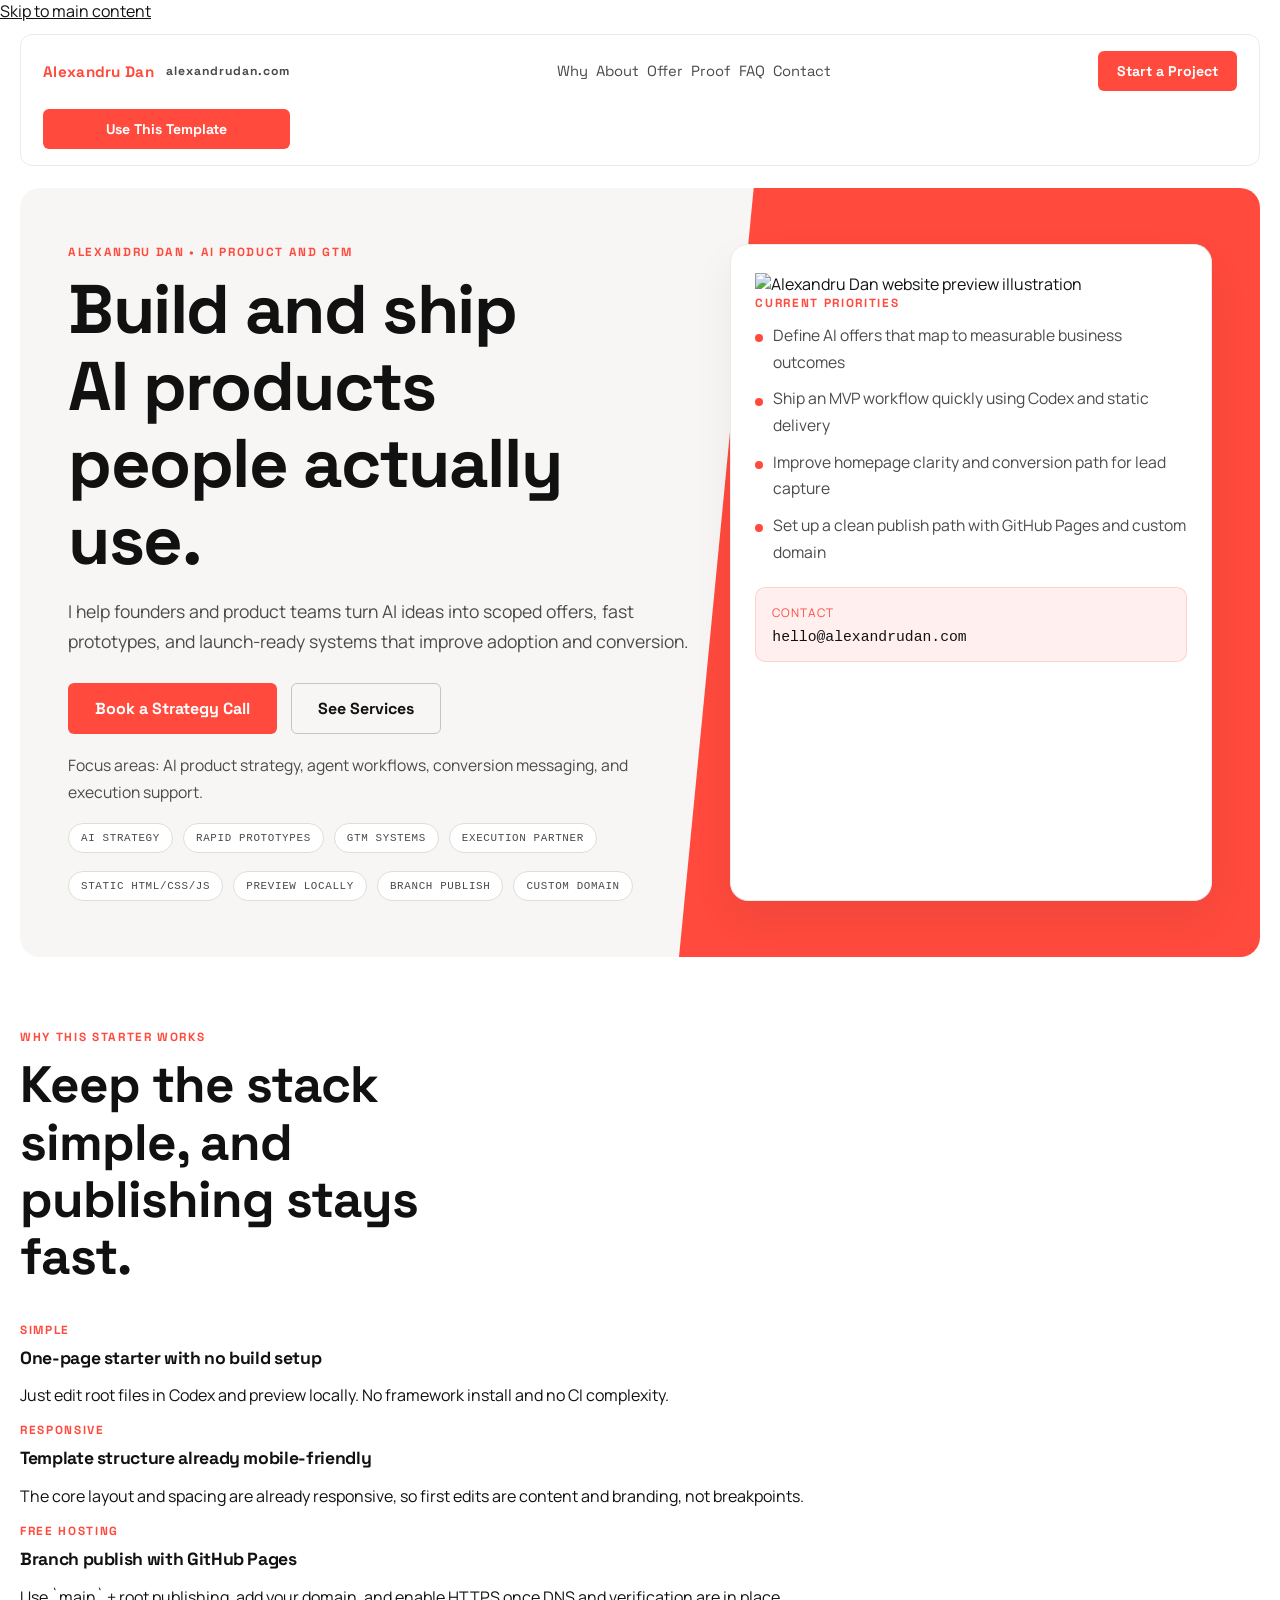
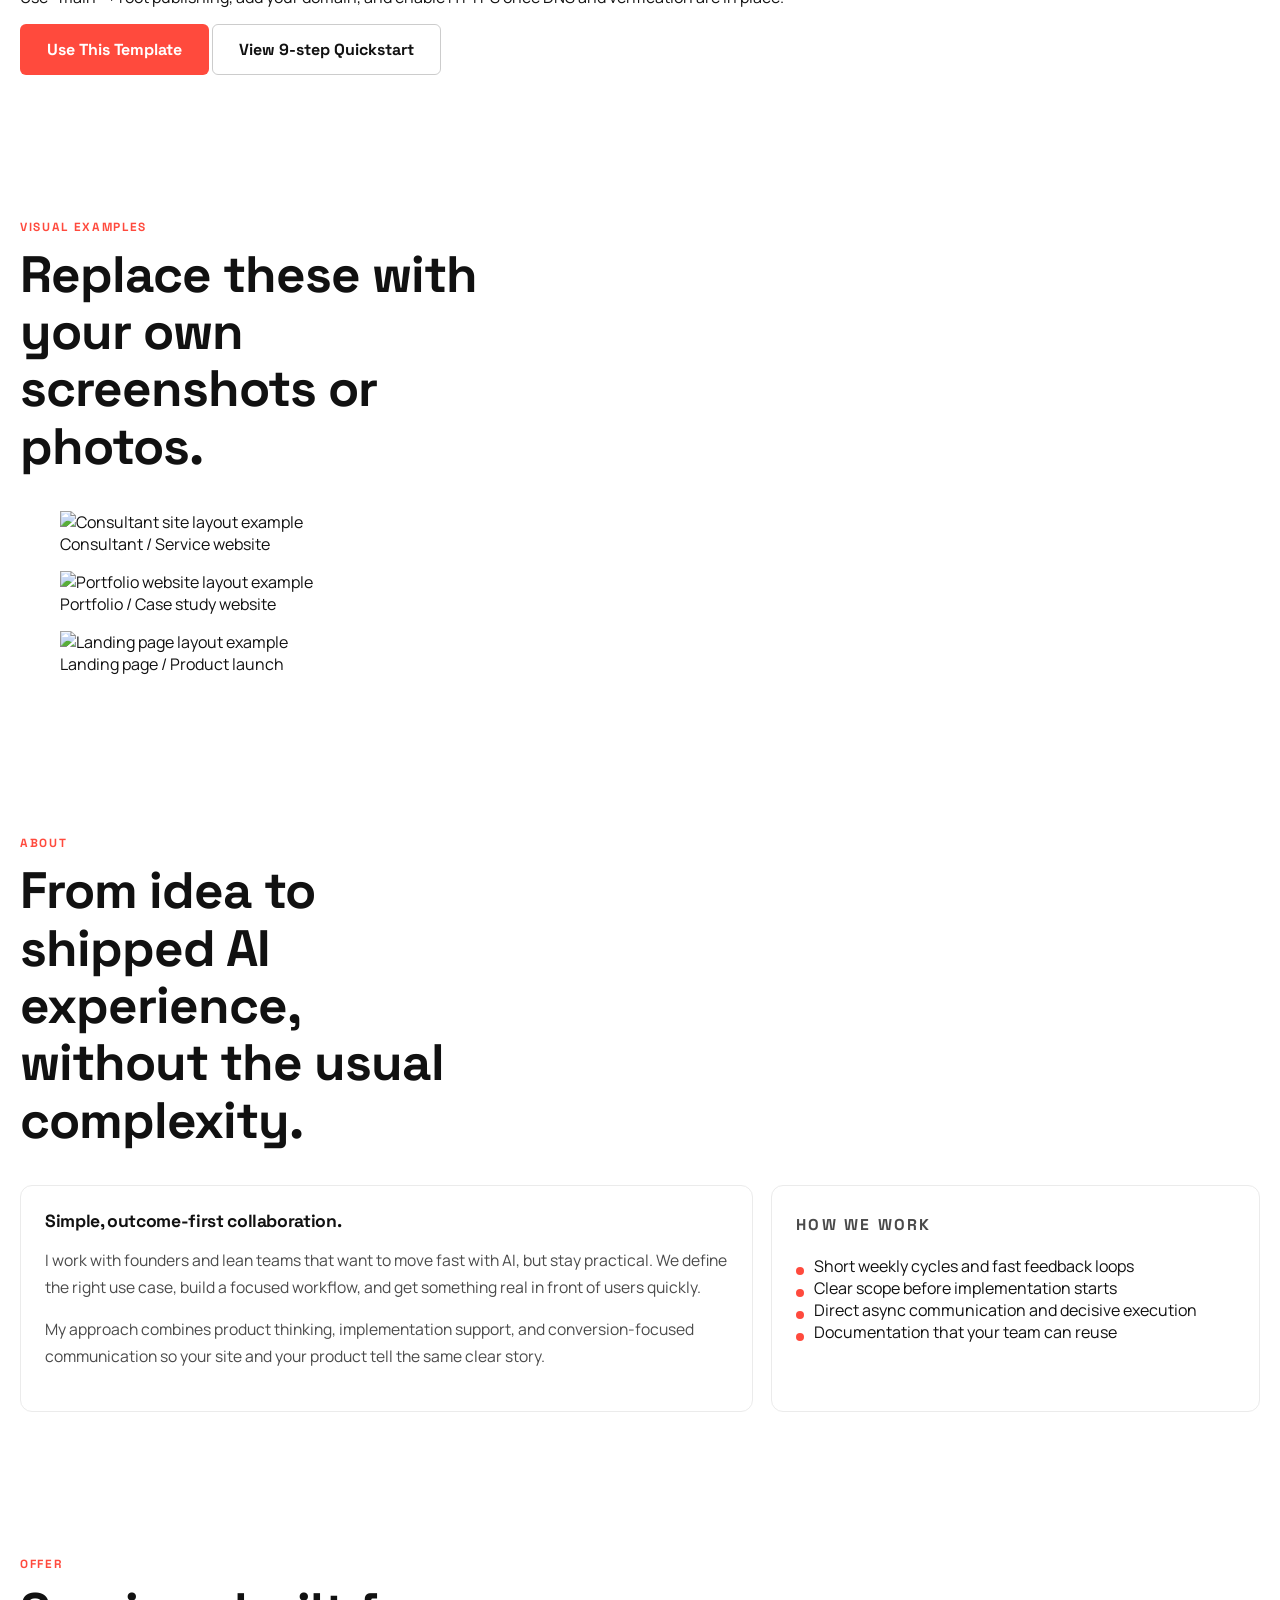
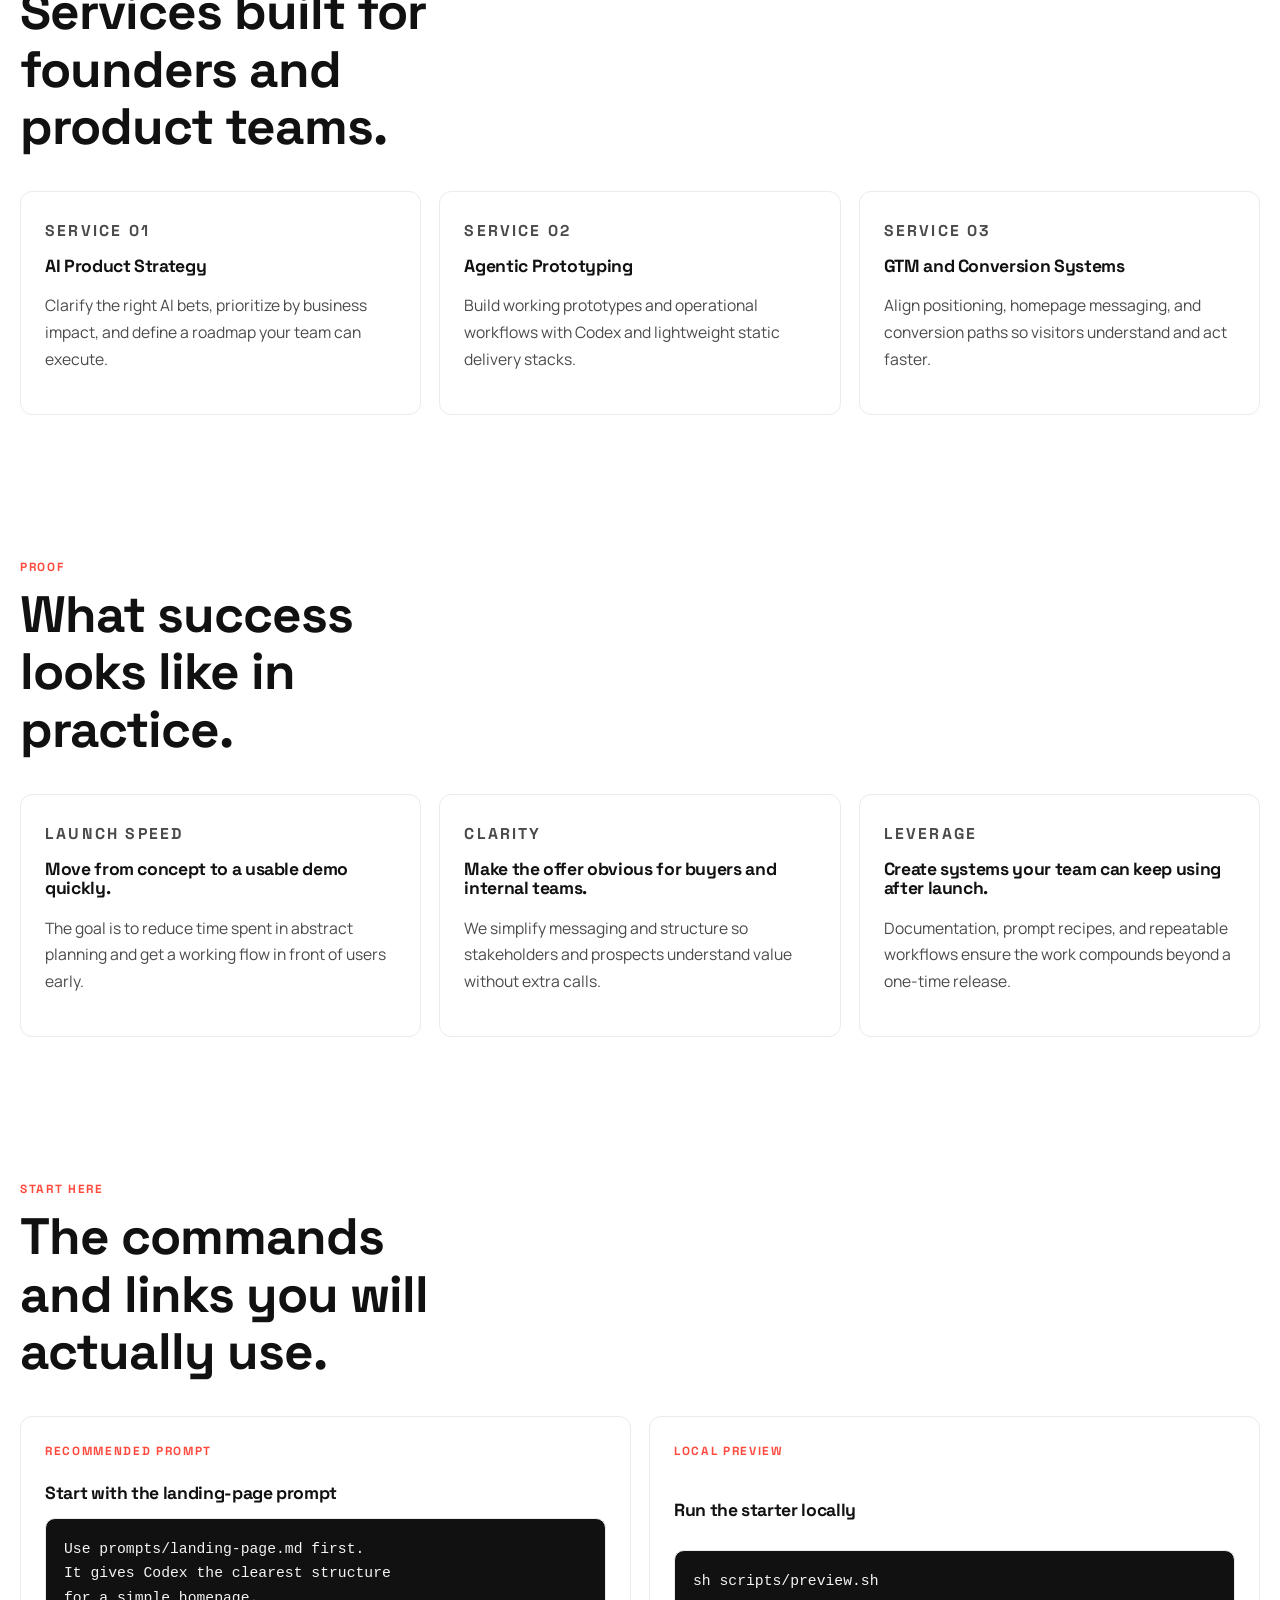
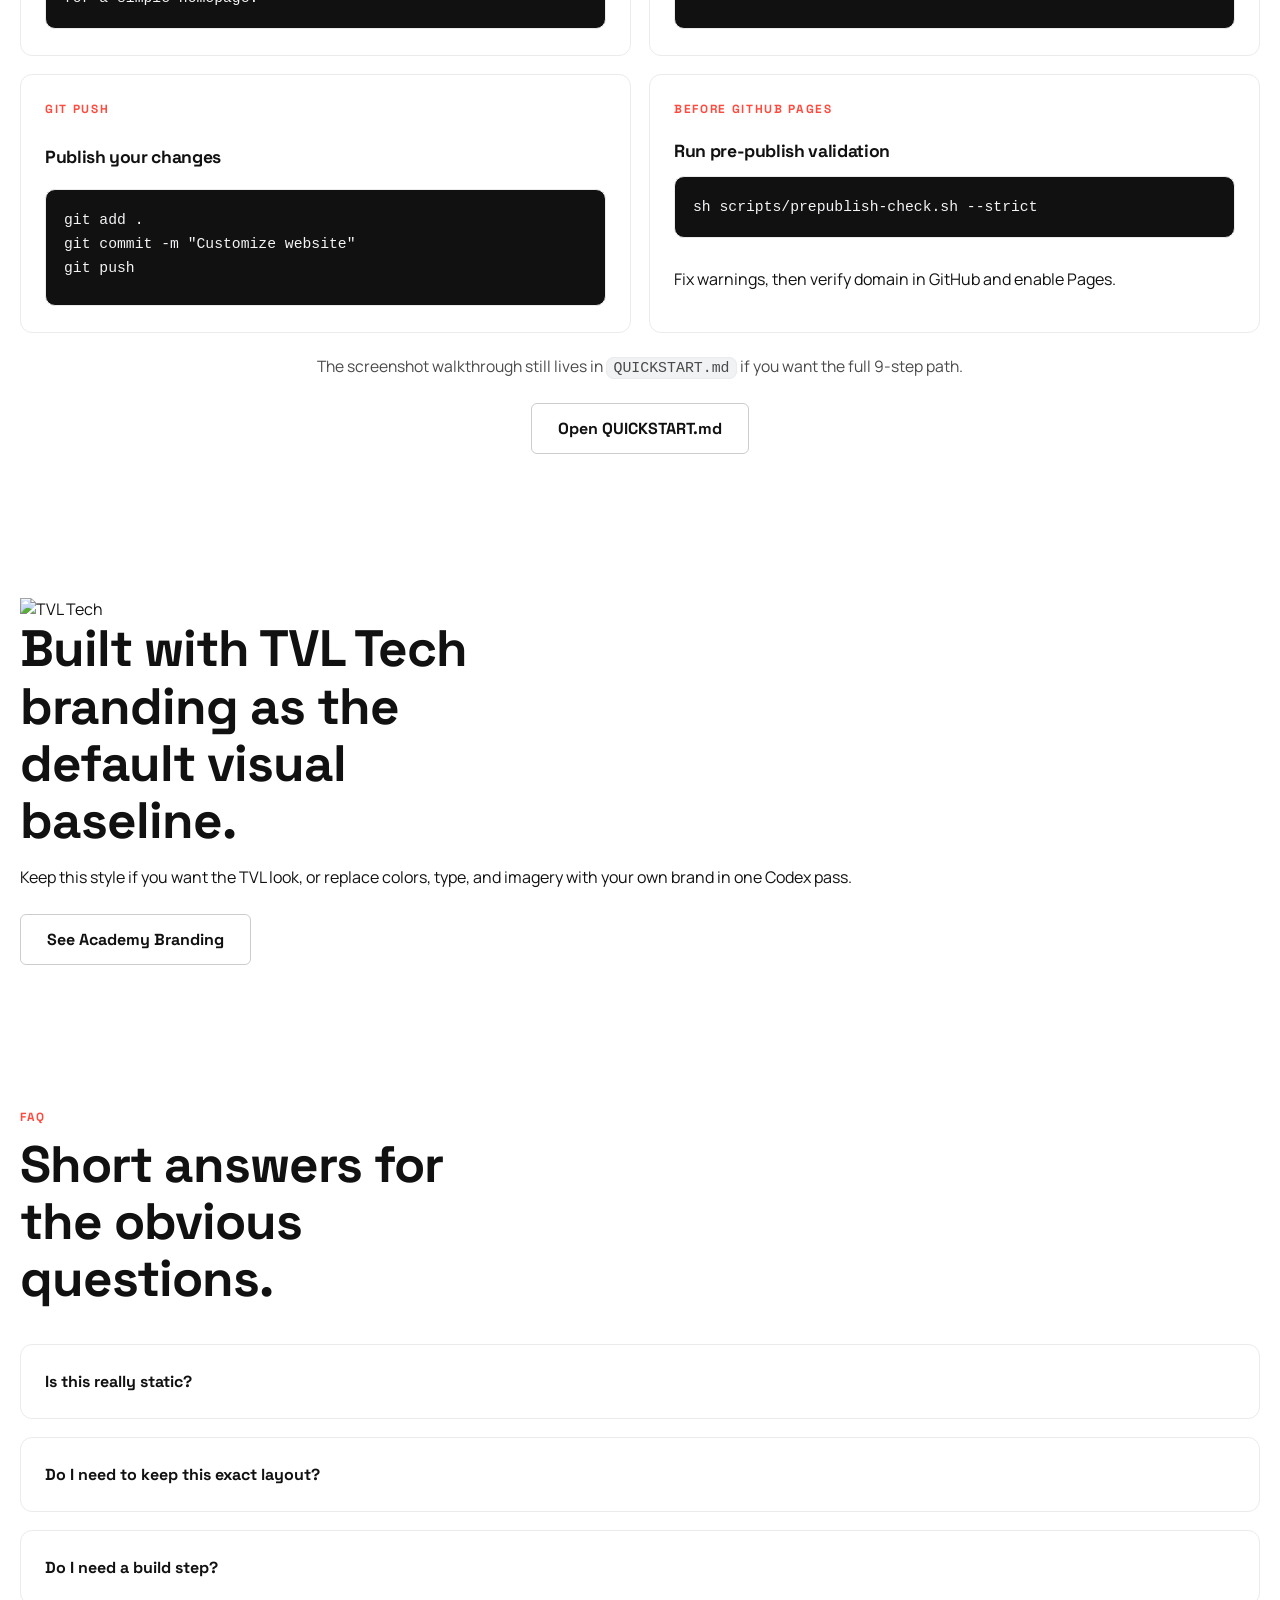
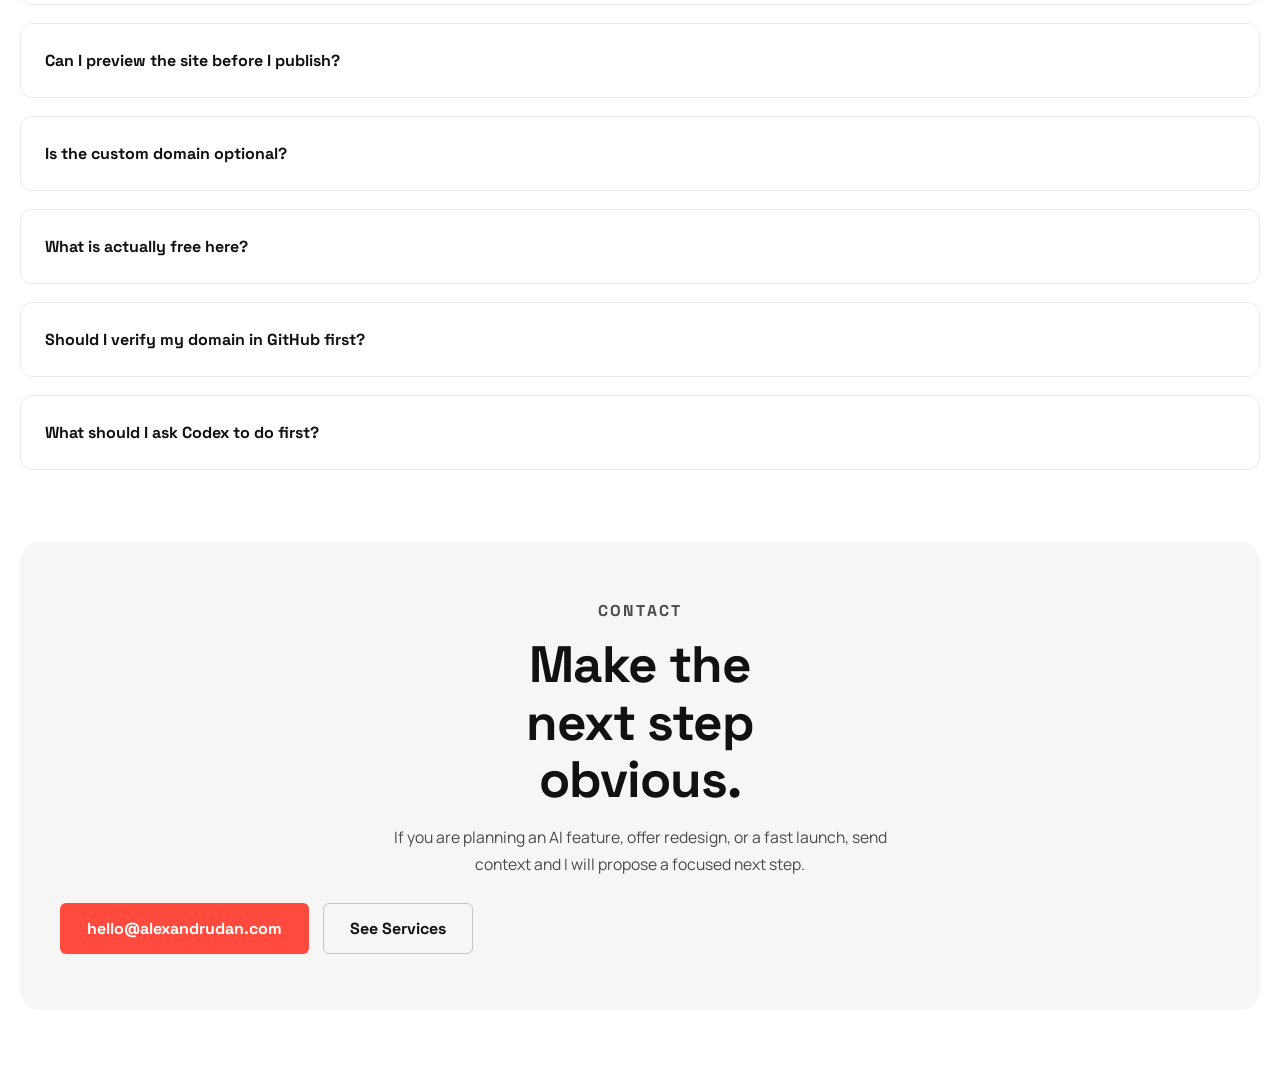
==== commit 55d0183b: "Ship alexandrudan.com worked example content" ====
--- a/index.html
+++ b/index.html
@@ -8,7 +8,9 @@
       name="description"
       content="A static website starter you can rewrite with Codex, preview locally, publish on GitHub Pages, and connect to your own domain."
     />
+    <meta name="robots" content="index,follow" />
     <meta name="theme-color" content="#101010" />
+    <meta property="og:site_name" content="Free Website Starter" />
     <meta property="og:title" content="Free Website Starter | Codex + GitHub Pages" />
     <meta
       property="og:description"
@@ -17,6 +19,7 @@
     <meta property="og:type" content="website" />
     <meta property="og:url" content="https://free-website.tvl.tech/" />
     <meta property="og:image" content="https://free-website.tvl.tech/og-image.png" />
+    <meta property="og:image:alt" content="Free Website Starter preview with Codex + GitHub Pages flow" />
     <meta name="twitter:card" content="summary_large_image" />
     <meta name="twitter:title" content="Free Website Starter | Codex + GitHub Pages" />
     <meta
@@ -24,6 +27,7 @@
       content="Use this starter, rewrite it with Codex, preview locally, publish on GitHub Pages, and connect your own domain."
     />
     <meta name="twitter:image" content="https://free-website.tvl.tech/og-image.png" />
+    <meta name="twitter:image:alt" content="Free Website Starter preview with Codex + GitHub Pages flow" />
     <link rel="canonical" href="https://free-website.tvl.tech/" />
     <link rel="icon" href="favicon.svg" type="image/svg+xml" />
     <link rel="icon" href="favicon-32.png" sizes="32x32" type="image/png" />
@@ -36,15 +40,67 @@
       href="https://fonts.googleapis.com/css2?family=Space+Grotesk:wght@400;500;700&amp;family=Manrope:wght@300;400;500;600;700&amp;display=swap"
       rel="stylesheet"
     />
+    <script type="application/ld+json">
+      {
+        "@context": "https://schema.org",
+        "@type": "HowTo",
+        "name": "Build a Free Website with Codex and GitHub Pages",
+        "description": "Template-first path to edit a static site with Codex, publish on GitHub Pages, and connect a custom domain.",
+        "totalTime": "PT20M",
+        "step": [
+          { "@type": "HowToStep", "name": "Use template", "text": "Create your own repository from the free-website template." },
+          { "@type": "HowToStep", "name": "Clone repository", "text": "Clone your new repository locally." },
+          { "@type": "HowToStep", "name": "Edit with Codex", "text": "Update index.html, styles.css, and script.js." },
+          { "@type": "HowToStep", "name": "Preview locally", "text": "Run sh scripts/preview.sh and verify on localhost." },
+          { "@type": "HowToStep", "name": "Push changes", "text": "Commit and push the updated static files to GitHub." },
+          { "@type": "HowToStep", "name": "Enable Pages", "text": "Set GitHub Pages source to main branch root." },
+          { "@type": "HowToStep", "name": "Connect domain", "text": "Verify the domain, update CNAME, and configure DNS." },
+          { "@type": "HowToStep", "name": "Confirm HTTPS", "text": "Wait for TLS provisioning and enforce HTTPS." }
+        ]
+      }
+    </script>
+    <script type="application/ld+json">
+      {
+        "@context": "https://schema.org",
+        "@type": "FAQPage",
+        "mainEntity": [
+          {
+            "@type": "Question",
+            "name": "Do I need a framework or build step?",
+            "acceptedAnswer": {
+              "@type": "Answer",
+              "text": "No. This template uses static HTML, CSS, and vanilla JavaScript and can publish directly from a branch."
+            }
+          },
+          {
+            "@type": "Question",
+            "name": "Can I use a custom domain with GitHub Pages?",
+            "acceptedAnswer": {
+              "@type": "Answer",
+              "text": "Yes. Verify your domain in GitHub, update CNAME, configure DNS, and wait for HTTPS provisioning."
+            }
+          },
+          {
+            "@type": "Question",
+            "name": "What is free and what usually costs money?",
+            "acceptedAnswer": {
+              "@type": "Answer",
+              "text": "The template and GitHub Pages hosting can stay free. Your custom domain is usually purchased from a domain registrar."
+            }
+          }
+        ]
+      }
+    </script>
     <link rel="stylesheet" href="styles.css" />
   </head>
   <body>
+    <a class="skip-link" href="#top">Skip to main content</a>
     <div class="background-grid" aria-hidden="true"></div>
 
     <div class="repo-banner" aria-label="Repository actions">
       <div class="repo-banner-inner">
         <p class="repo-banner-copy">
-          This is the public starter preview. Use the template, rewrite the content, and publish when it feels like yours.
+          Public preview of the starter. Use the template, edit with Codex, publish to your own domain.
         </p>
         <div class="repo-banner-actions">
           <a class="button button-small button-primary" href="https://github.com/danlex/free-website/generate">Use This Template</a>
@@ -58,8 +114,8 @@
       <header class="site-header">
         <a class="brand" href="#top" aria-label="Website starter brand">
           <span class="brand-template">
-            <span class="brand-name">Your Brand</span>
-            <span class="brand-context">Replace this</span>
+            <span class="brand-name">Alexandru Dan</span>
+            <span class="brand-context">alexandrudan.com</span>
           </span>
           <span class="brand-demo">
             <img class="brand-logo" src="favicon.svg" alt="TVL Academy" />
@@ -68,51 +124,61 @@
           </span>
         </a>
         <nav class="site-nav">
-          <a href="#about">About</a>
-          <a href="#offer">Offer</a>
-          <a href="#proof">Proof</a>
+          <a href="#why">Why</a>
+          <a class="template-only" href="#about">About</a>
+          <a class="template-only" href="#offer">Offer</a>
+          <a class="template-only" href="#proof">Proof</a>
+          <a class="demo-only" href="#compare">Compare</a>
+          <a class="demo-only" href="#quickstart">Steps</a>
           <a href="#faq">FAQ</a>
-          <a href="#contact">Contact</a>
+          <a class="template-only" href="#contact">Contact</a>
+          <a class="demo-only" href="#contact">Start</a>
         </nav>
         <a class="button button-small button-primary template-only" href="#contact">Start a Project</a>
         <a class="button button-small button-primary demo-only demo-inline-flex" href="https://github.com/danlex/free-website/generate">Use This Template</a>
       </header>
 
-      <main id="top">
+      <main id="top" tabindex="-1">
         <!-- Replace this hero with your actual audience, promise, and CTA. -->
         <section class="hero reveal">
           <div class="hero-copy">
-            <p class="eyebrow template-only">Starter demo. Replace this copy.</p>
+            <p class="eyebrow template-only">Alexandru Dan • AI Product and GTM</p>
             <p class="eyebrow demo-only">Build a Free Website with AI</p>
-            <h1 class="template-only">Turn what you do into one clear homepage.</h1>
+            <h1 class="template-only">Build and ship AI products people actually use.</h1>
             <h1 class="demo-only">Use this template, edit with Codex, and publish on GitHub Pages.</h1>
             <p class="lead template-only">
-              Use this starter for a consultant site, studio page, personal brand,
-              or small business homepage. Rewrite the copy, swap the visuals,
-              and keep only the sections you actually need.
+              I help founders and product teams turn AI ideas into scoped offers, fast prototypes, and launch-ready systems that improve adoption and conversion.
             </p>
             <p class="lead demo-only">
               The public demo shows the full path: use the template, rewrite the root files, preview locally, push to GitHub, turn on Pages, and connect your own domain.
             </p>
             <div class="hero-actions template-only">
-              <a class="button button-primary" href="#contact">Start a Project</a>
-              <a class="button button-secondary" href="#offer">See the Offer</a>
+              <a class="button button-primary" href="mailto:hello@alexandrudan.com">Book a Strategy Call</a>
+              <a class="button button-secondary" href="#offer">See Services</a>
             </div>
             <div class="hero-actions demo-only">
               <a class="button button-primary" href="https://github.com/danlex/free-website/generate">Use This Template</a>
               <a class="button button-secondary" href="https://github.com/danlex/free-website/blob/main/QUICKSTART.md">View Quickstart</a>
             </div>
             <p class="hero-note template-only">
-              Good first edits: business name, hero copy, colors, proof, and the final CTA.
+              Focus areas: AI product strategy, agent workflows, conversion messaging, and execution support.
             </p>
             <p class="hero-note demo-only">
               Hosting can stay free. Your domain is usually a separate purchase.
             </p>
+            <ol class="path-rail demo-only" aria-label="Fast path to launch">
+              <li>Use template</li>
+              <li>Edit with Codex</li>
+              <li>Preview local</li>
+              <li>Push to GitHub</li>
+              <li>Enable Pages</li>
+              <li>Add domain + HTTPS</li>
+            </ol>
             <div class="pill-row template-only">
-              <span class="pill">Clear headline</span>
-              <span class="pill">Simple offer</span>
-              <span class="pill">Real proof</span>
-              <span class="pill">One CTA</span>
+              <span class="pill">AI Strategy</span>
+              <span class="pill">Rapid Prototypes</span>
+              <span class="pill">GTM Systems</span>
+              <span class="pill">Execution Partner</span>
             </div>
             <div class="pill-row demo-only">
               <span class="pill">Static HTML/CSS/JS</span>
@@ -124,19 +190,29 @@
 
           <aside class="hero-panel">
             <div class="template-only">
-              <p class="panel-label">Starter checklist</p>
+              <img
+                class="hero-panel-image"
+                src="assets/images/hero-starter-preview.svg"
+                alt="Alexandru Dan website preview illustration"
+              />
+              <p class="panel-label">Current priorities</p>
               <ul class="path-list helper-list">
-                <li>Replace the headline with one clear promise</li>
-                <li>Swap these cards for your real offer or services</li>
-                <li>Add one piece of proof: result, logo, testimonial, or case study</li>
-                <li>Change the final CTA to the action you actually want</li>
+                <li>Define AI offers that map to measurable business outcomes</li>
+                <li>Ship an MVP workflow quickly using Codex and static delivery</li>
+                <li>Improve homepage clarity and conversion path for lead capture</li>
+                <li>Set up a clean publish path with GitHub Pages and custom domain</li>
               </ul>
               <div class="panel-command">
-                <p class="panel-command-label">Local preview</p>
-                <code>sh scripts/preview.sh</code>
+                <p class="panel-command-label">Contact</p>
+                <code>hello@alexandrudan.com</code>
               </div>
             </div>
             <div class="demo-only">
+              <img
+                class="hero-panel-image"
+                src="assets/images/hero-starter-preview.svg"
+                alt="Free Website starter preview"
+              />
               <p class="panel-label">How it works</p>
               <ul class="path-list helper-list">
                 <li>Use the template on GitHub</li>
@@ -144,6 +220,7 @@
                 <li>Run a local preview before you publish</li>
                 <li>Push to GitHub and enable Pages from <code>main</code></li>
                 <li>Verify your domain, then replace <code>CNAME</code></li>
+                <li>Compare tradeoffs with Carrd, Framer, and Webflow below</li>
               </ul>
               <div class="panel-command">
                 <p class="panel-command-label">Best first prompt</p>
@@ -153,82 +230,208 @@
           </aside>
         </section>
 
+        <section class="section reveal value-section" id="why">
+          <div class="section-heading">
+            <p class="section-label template-only">Why this starter works</p>
+            <p class="section-label demo-only">Why people use this flow</p>
+            <h2 class="template-only">Keep the stack simple, and publishing stays fast.</h2>
+            <h2 class="demo-only">The same pattern used by top no-code builders, but fully static.</h2>
+          </div>
+          <div class="value-grid">
+            <article class="value-card">
+              <p class="recipe-kicker">Simple</p>
+              <h3>One-page starter with no build setup</h3>
+              <p>Just edit root files in Codex and preview locally. No framework install and no CI complexity.</p>
+            </article>
+            <article class="value-card">
+              <p class="recipe-kicker">Responsive</p>
+              <h3>Template structure already mobile-friendly</h3>
+              <p>The core layout and spacing are already responsive, so first edits are content and branding, not breakpoints.</p>
+            </article>
+            <article class="value-card">
+              <p class="recipe-kicker">Free hosting</p>
+              <h3>Branch publish with GitHub Pages</h3>
+              <p>Use `main` + root publishing, add your domain, and enable HTTPS once DNS and verification are in place.</p>
+            </article>
+          </div>
+          <div class="value-actions">
+            <a class="button button-primary" href="https://github.com/danlex/free-website/generate">Use This Template</a>
+            <a class="button button-secondary" href="https://github.com/danlex/free-website/blob/main/QUICKSTART.md">View 9-step Quickstart</a>
+          </div>
+        </section>
+
+        <section class="section reveal image-showcase" id="examples">
+          <div class="section-heading">
+            <p class="section-label template-only">Visual examples</p>
+            <p class="section-label demo-only">What people build</p>
+            <h2 class="template-only">Replace these with your own screenshots or photos.</h2>
+            <h2 class="demo-only">Use the starter for consultant, portfolio, or launch pages.</h2>
+          </div>
+          <div class="image-grid">
+            <figure class="image-card">
+              <img src="assets/images/example-consultant.svg" alt="Consultant site layout example" loading="lazy" />
+              <figcaption>Consultant / Service website</figcaption>
+            </figure>
+            <figure class="image-card">
+              <img src="assets/images/example-portfolio.svg" alt="Portfolio website layout example" loading="lazy" />
+              <figcaption>Portfolio / Case study website</figcaption>
+            </figure>
+            <figure class="image-card">
+              <img src="assets/images/example-landing.svg" alt="Landing page layout example" loading="lazy" />
+              <figcaption>Landing page / Product launch</figcaption>
+            </figure>
+          </div>
+        </section>
+
         <!-- Replace this section with your own explanation, positioning, or about copy. -->
-        <section class="section reveal" id="about">
+        <section class="section reveal template-only" id="about">
           <div class="section-heading">
             <p class="section-label">About</p>
-            <h2>Explain what you do in plain language.</h2>
+            <h2>From idea to shipped AI experience, without the usual complexity.</h2>
           </div>
           <div class="split-grid">
             <article class="card card-large">
-              <h3>Say what you do without jargon.</h3>
+              <h3>Simple, outcome-first collaboration.</h3>
               <p>
-                This starter works best when the first sections sound like a real conversation.
-                Describe the audience, the problem, and the result you help them get.
+                I work with founders and lean teams that want to move fast with AI, but stay practical.
+                We define the right use case, build a focused workflow, and get something real in front of users quickly.
               </p>
               <p>
-                Example: “I help small teams turn messy messaging into simple websites
-                that explain the offer and get people to act.”
+                My approach combines product thinking, implementation support, and conversion-focused communication
+                so your site and your product tell the same clear story.
               </p>
             </article>
             <article class="card">
-              <p class="panel-label">Replace first</p>
+              <p class="panel-label">How we work</p>
               <ul class="helper-list">
-                <li>Business name and positioning</li>
-                <li>Main promise in the hero</li>
-                <li>Primary CTA label and destination</li>
-                <li>Contact details in the final section</li>
+                <li>Short weekly cycles and fast feedback loops</li>
+                <li>Clear scope before implementation starts</li>
+                <li>Direct async communication and decisive execution</li>
+                <li>Documentation that your team can reuse</li>
               </ul>
             </article>
           </div>
         </section>
 
         <!-- Replace these cards with your services, offers, plans, or feature list. -->
-        <section class="section reveal" id="offer">
+        <section class="section reveal template-only" id="offer">
           <div class="section-heading">
             <p class="section-label">Offer</p>
-            <h2>Show three clear things you help with.</h2>
+            <h2>Services built for founders and product teams.</h2>
           </div>
           <div class="feature-grid">
             <article class="feature-card">
-              <p class="recipe-kicker">Offer 01</p>
-              <h3>Strategy</h3>
-              <p>Replace this with a service, package, or feature and explain the outcome in one sentence.</p>
+              <p class="recipe-kicker">Service 01</p>
+              <h3>AI Product Strategy</h3>
+              <p>Clarify the right AI bets, prioritize by business impact, and define a roadmap your team can execute.</p>
             </article>
             <article class="feature-card">
-              <p class="recipe-kicker">Offer 02</p>
-              <h3>Execution</h3>
-              <p>Use this card for delivery, implementation, design, development, or the main way you help.</p>
+              <p class="recipe-kicker">Service 02</p>
+              <h3>Agentic Prototyping</h3>
+              <p>Build working prototypes and operational workflows with Codex and lightweight static delivery stacks.</p>
             </article>
             <article class="feature-card">
-              <p class="recipe-kicker">Offer 03</p>
-              <h3>Support</h3>
-              <p>Use the third card for retainers, maintenance, advisory help, onboarding, or ongoing support.</p>
+              <p class="recipe-kicker">Service 03</p>
+              <h3>GTM and Conversion Systems</h3>
+              <p>Align positioning, homepage messaging, and conversion paths so visitors understand and act faster.</p>
             </article>
           </div>
         </section>
 
         <!-- Replace this with testimonials, results, logos, numbers, or examples of work. -->
-        <section class="section reveal" id="proof">
+        <section class="section reveal template-only" id="proof">
           <div class="section-heading">
             <p class="section-label">Proof</p>
-            <h2>Give people a reason to trust you.</h2>
+            <h2>What success looks like in practice.</h2>
           </div>
           <div class="proof-grid">
             <article class="proof-card">
-              <p class="recipe-kicker">Result</p>
-              <h3>Add one outcome here.</h3>
-              <p>Use a metric, time saved, conversion lift, customer count, or launch result that makes the value feel real.</p>
+              <p class="recipe-kicker">Launch Speed</p>
+              <h3>Move from concept to a usable demo quickly.</h3>
+              <p>The goal is to reduce time spent in abstract planning and get a working flow in front of users early.</p>
             </article>
             <article class="proof-card">
-              <p class="recipe-kicker">Quote</p>
-              <h3>“Add one short testimonial or trust statement.”</h3>
-              <p>Name, role, company, or context goes here.</p>
+              <p class="recipe-kicker">Clarity</p>
+              <h3>Make the offer obvious for buyers and internal teams.</h3>
+              <p>We simplify messaging and structure so stakeholders and prospects understand value without extra calls.</p>
             </article>
             <article class="proof-card">
-              <p class="recipe-kicker">Trust</p>
-              <h3>Show logos, client names, certifications, or selected work.</h3>
-              <p>If you do not have testimonials yet, use this area for examples, screenshots, or a short case study summary.</p>
+              <p class="recipe-kicker">Leverage</p>
+              <h3>Create systems your team can keep using after launch.</h3>
+              <p>Documentation, prompt recipes, and repeatable workflows ensure the work compounds beyond a one-time release.</p>
+            </article>
+          </div>
+        </section>
+
+        <section class="section reveal demo-only compare-section" id="compare">
+          <div class="section-heading">
+            <p class="section-label">Competitor Snapshot</p>
+            <h2>How this starter compares with popular website builders.</h2>
+            <p class="compare-meta">Reviewed on April 11, 2026 from official docs and pricing pages.</p>
+          </div>
+          <div class="compare-grid">
+            <article class="compare-card compare-card-primary">
+              <p class="recipe-kicker">This starter</p>
+              <h3>Codex + GitHub Pages</h3>
+              <ul class="compare-list">
+                <li>Static HTML/CSS/JS and full code ownership</li>
+                <li>Branch publishing from <code>main</code> and <code>/ (root)</code></li>
+                <li>Custom domain and HTTPS supported on GitHub Pages</li>
+                <li>No mandatory platform subscription for hosting</li>
+              </ul>
+            </article>
+            <article class="compare-card">
+              <p class="recipe-kicker">Carrd</p>
+              <h3>Fast one-page builder</h3>
+              <ul class="compare-list">
+                <li>Custom domain publishing requires Pro Standard or higher</li>
+                <li>Free/entry path is optimized for Carrd-hosted URLs</li>
+                <li>Great for speed, lower raw code control</li>
+              </ul>
+            </article>
+            <article class="compare-card">
+              <p class="recipe-kicker">Framer</p>
+              <h3>Design-first editor</h3>
+              <ul class="compare-list">
+                <li>Free plan exists, but custom domain requires paid plan</li>
+                <li>Strong visual workflow and built-in CMS options</li>
+                <li>Good fit for design-heavy marketing teams</li>
+              </ul>
+            </article>
+            <article class="compare-card">
+              <p class="recipe-kicker">Webflow</p>
+              <h3>Visual CMS platform</h3>
+              <ul class="compare-list">
+                <li>Starter plan publishes to <code>webflow.io</code></li>
+                <li>Custom domain launch requires a paid Site plan</li>
+                <li>Powerful CMS and collaboration, steeper complexity</li>
+              </ul>
+            </article>
+          </div>
+          <p class="compare-sources">
+            Sources:
+            <a href="https://docs.github.com/en/pages/getting-started-with-github-pages/configuring-a-publishing-source-for-your-github-pages-site">GitHub Pages publish source</a>,
+            <a href="https://docs.github.com/en/pages/configuring-a-custom-domain-for-your-github-pages-site/managing-a-custom-domain-for-your-github-pages-site">GitHub custom domain</a>,
+            <a href="https://carrd.co/docs/sites/using-a-custom-domain">Carrd custom domain requirements</a>,
+            <a href="https://www.framer.com/pricing">Framer pricing</a>,
+            <a href="https://webflow.com/pricing">Webflow pricing</a>.
+          </p>
+          <div class="split-grid compare-fit">
+            <article class="card">
+              <p class="panel-label">Choose this starter when</p>
+              <ul class="helper-list">
+                <li>You want full source ownership and portability</li>
+                <li>You want free hosting and your own domain setup</li>
+                <li>You prefer prompting Codex over visual dragging</li>
+              </ul>
+            </article>
+            <article class="card">
+              <p class="panel-label">Choose a builder when</p>
+              <ul class="helper-list">
+                <li>You need visual editing by non-technical teammates</li>
+                <li>You need built-in CMS and editor permissions immediately</li>
+                <li>You accept platform plan costs as the speed tradeoff</li>
+              </ul>
             </article>
           </div>
         </section>
@@ -263,12 +466,9 @@
             </article>
             <article class="command-card">
               <p class="recipe-kicker">Before GitHub Pages</p>
-              <h3>Verify the domain, then check the file</h3>
-              <p>
-                GitHub recommends verifying your domain first. After that,
-                replace the demo <code>CNAME</code> value with your own domain
-                or delete it until you are ready to connect one.
-              </p>
+              <h3>Run pre-publish validation</h3>
+              <pre>sh scripts/prepublish-check.sh --strict</pre>
+              <p>Fix warnings, then verify domain in GitHub and enable Pages.</p>
             </article>
           </div>
           <p class="quickstart-note">The screenshot walkthrough still lives in <code>QUICKSTART.md</code> if you want the full 9-step path.</p>
@@ -279,6 +479,19 @@
           </div>
         </section>
 
+        <section class="section reveal tvl-section" id="tvl">
+          <div class="tvl-card">
+            <img class="tvl-wordmark" src="tvl-tech-wordmark.svg" alt="TVL Tech" />
+            <h2>Built with TVL Tech branding as the default visual baseline.</h2>
+            <p>
+              Keep this style if you want the TVL look, or replace colors, type, and imagery with your own brand in one Codex pass.
+            </p>
+            <div class="hero-actions">
+              <a class="button button-secondary" href="https://academy.tvl.tech/">See Academy Branding</a>
+            </div>
+          </div>
+        </section>
+
         <section class="section reveal" id="faq">
           <div class="section-heading">
             <p class="section-label">FAQ</p>
@@ -322,15 +535,24 @@
 
         <!-- Replace this final section with your own contact or conversion block. -->
         <section class="final-cta reveal" id="contact">
-          <p class="section-label">Contact</p>
-          <h2>Make the next step obvious.</h2>
-          <p>
-            Replace this with your booking link, email, contact form, waitlist,
-            or the one action you actually want a visitor to take.
+          <p class="section-label template-only">Contact</p>
+          <p class="section-label demo-only">Start</p>
+          <h2 class="template-only">Make the next step obvious.</h2>
+          <h2 class="demo-only">Use this template and launch your own website in one session.</h2>
+          <p class="template-only">
+            If you are planning an AI feature, offer redesign, or a fast launch,
+            send context and I will propose a focused next step.
           </p>
-          <div class="hero-actions">
-            <a class="button button-primary" href="mailto:hello@example.com">hello@example.com</a>
-            <a class="button button-secondary" href="#offer">See the Offer</a>
+          <p class="demo-only">
+            Use template, edit with Codex, run local preview, push to GitHub, enable Pages, add domain, and wait for HTTPS.
+          </p>
+          <div class="hero-actions template-only">
+            <a class="button button-primary" href="mailto:hello@alexandrudan.com">hello@alexandrudan.com</a>
+            <a class="button button-secondary" href="#offer">See Services</a>
+          </div>
+          <div class="hero-actions demo-only">
+            <a class="button button-primary" href="https://github.com/danlex/free-website/generate">Use This Template</a>
+            <a class="button button-secondary" href="https://github.com/danlex/free-website/blob/main/QUICKSTART.md">Open Quickstart</a>
           </div>
         </section>
       </main>
